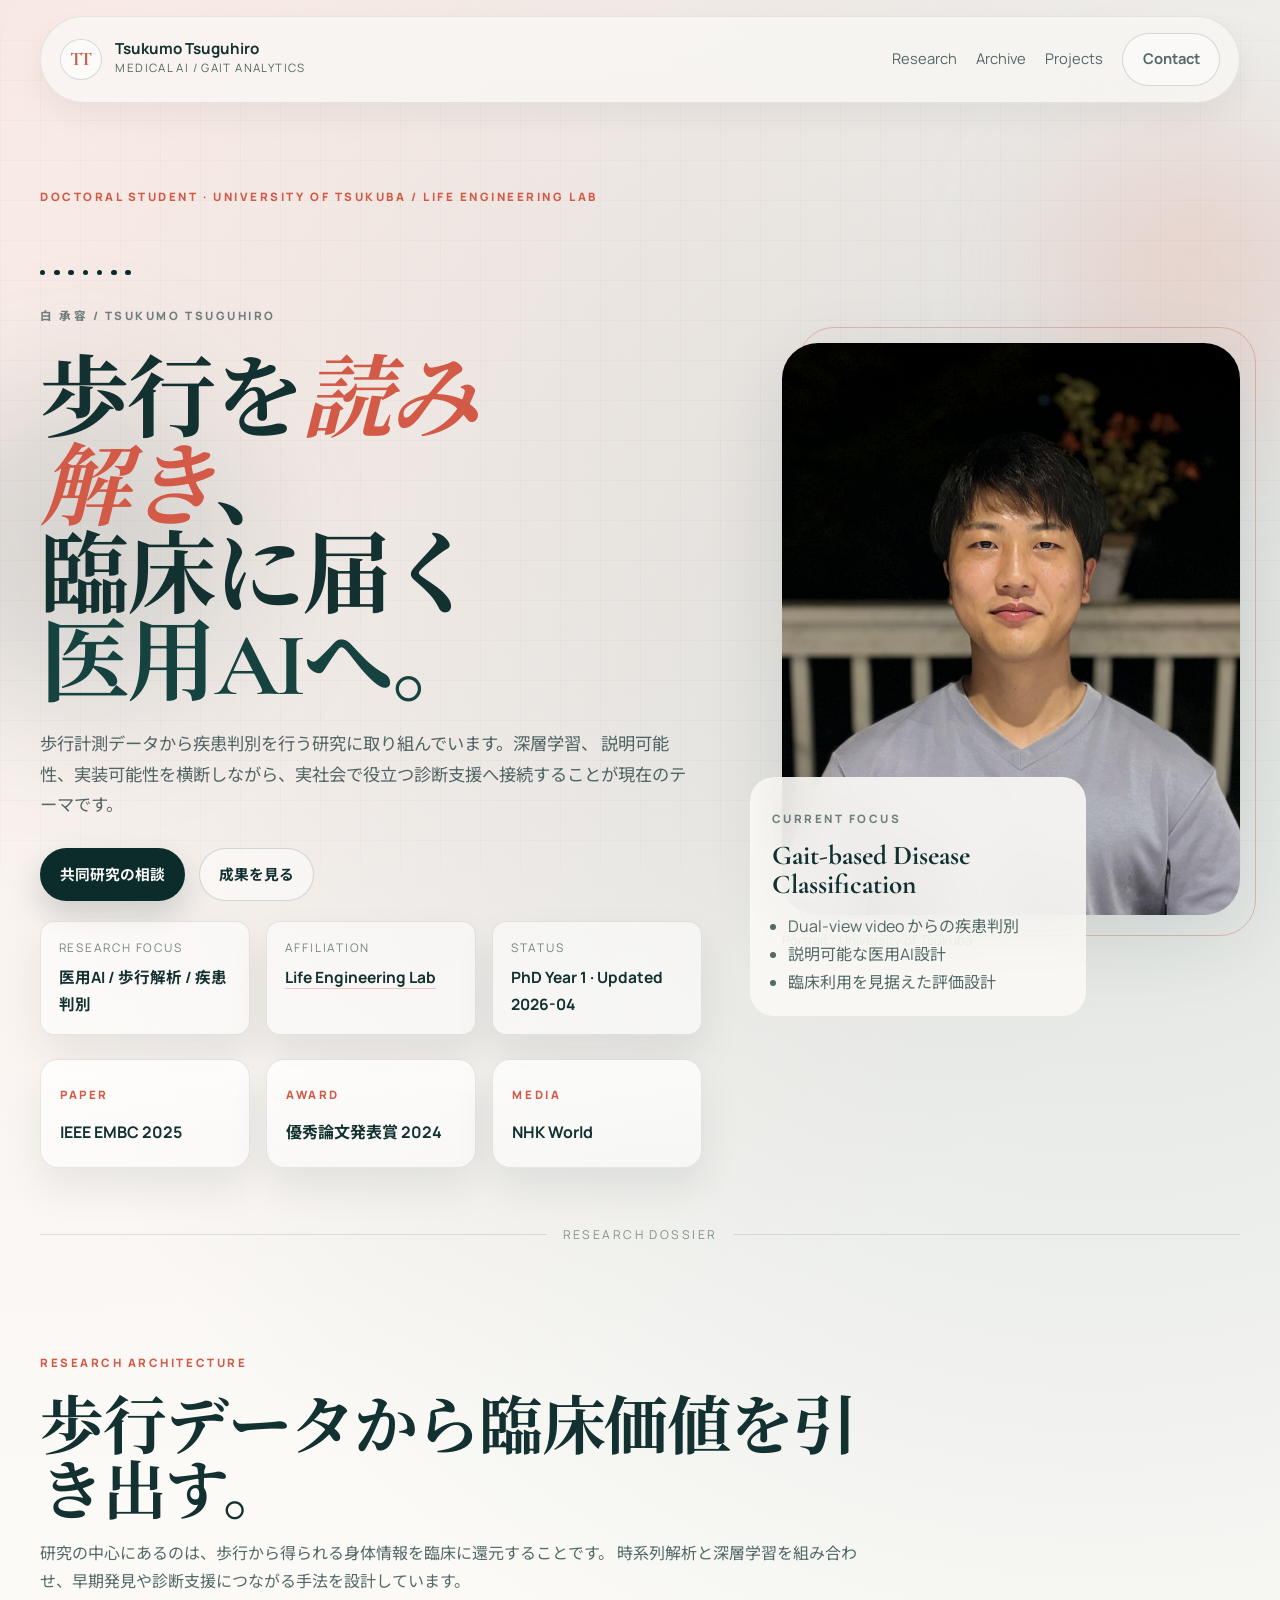
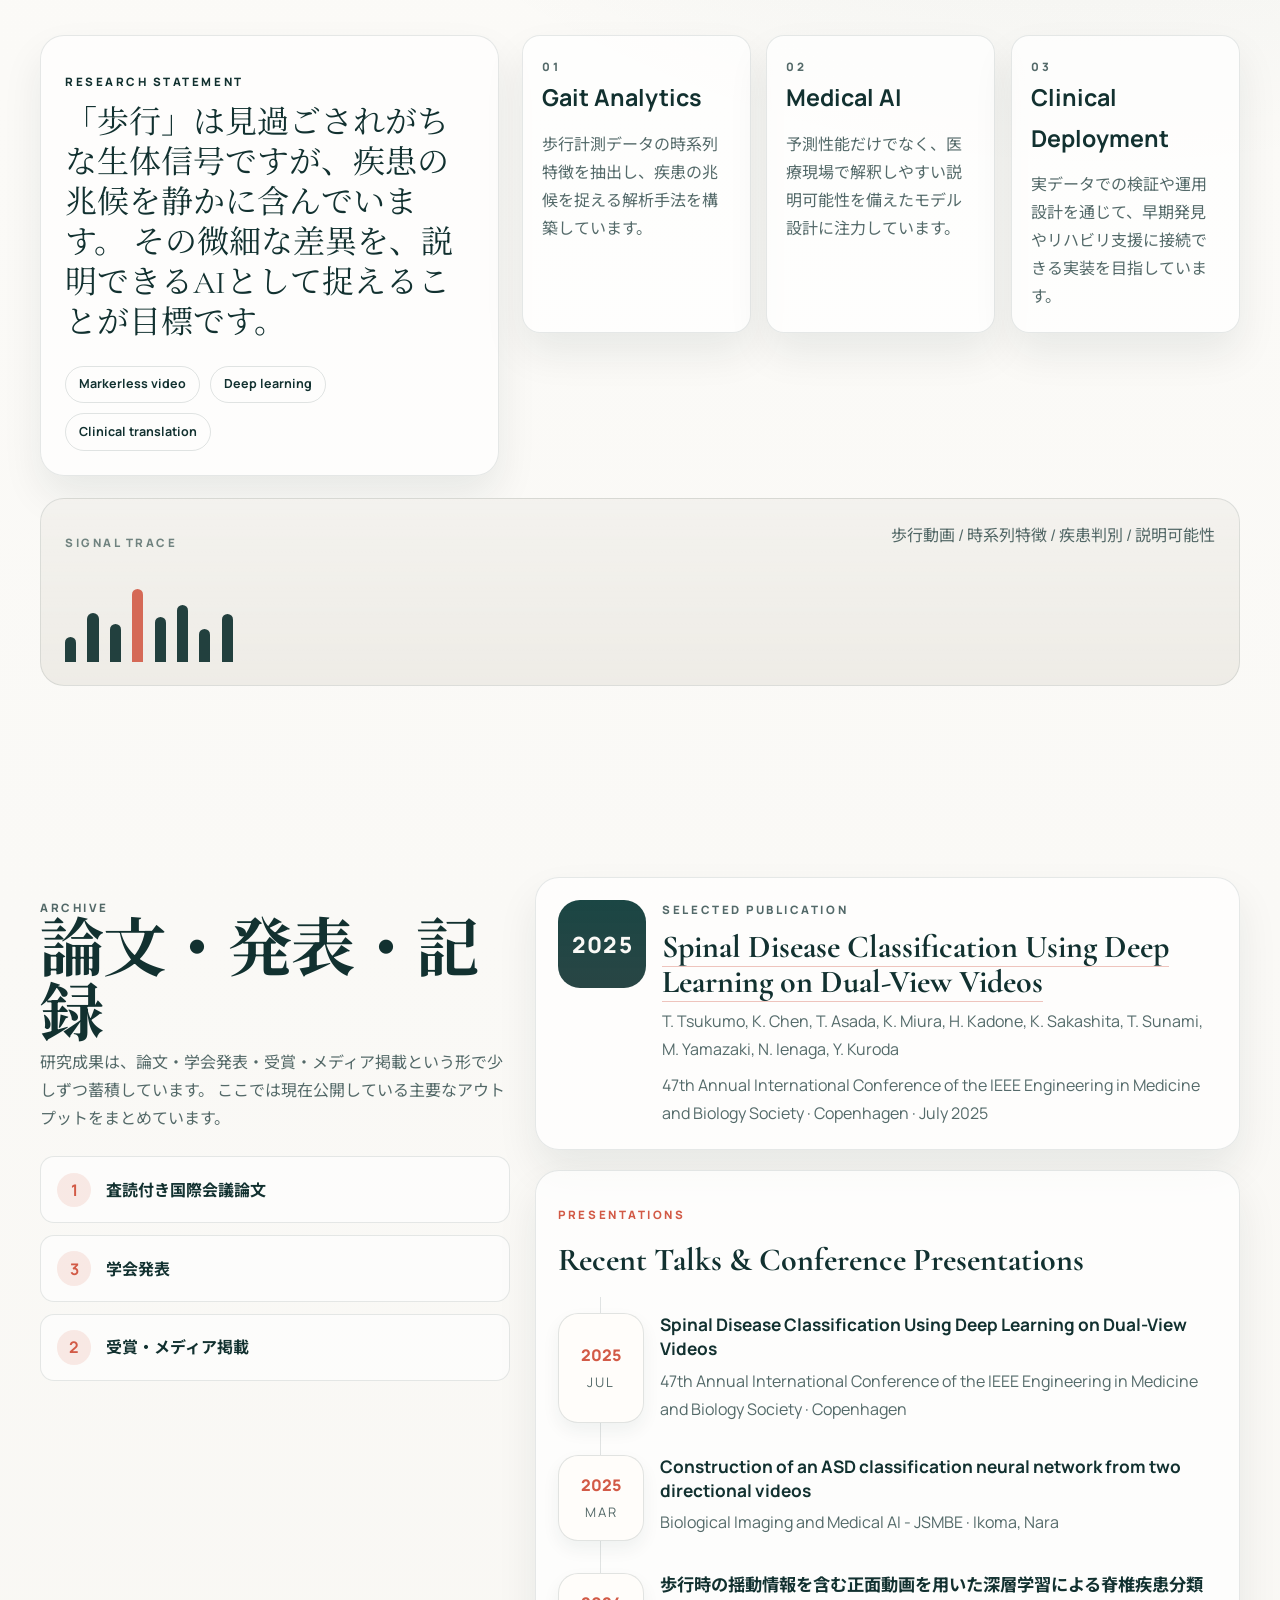
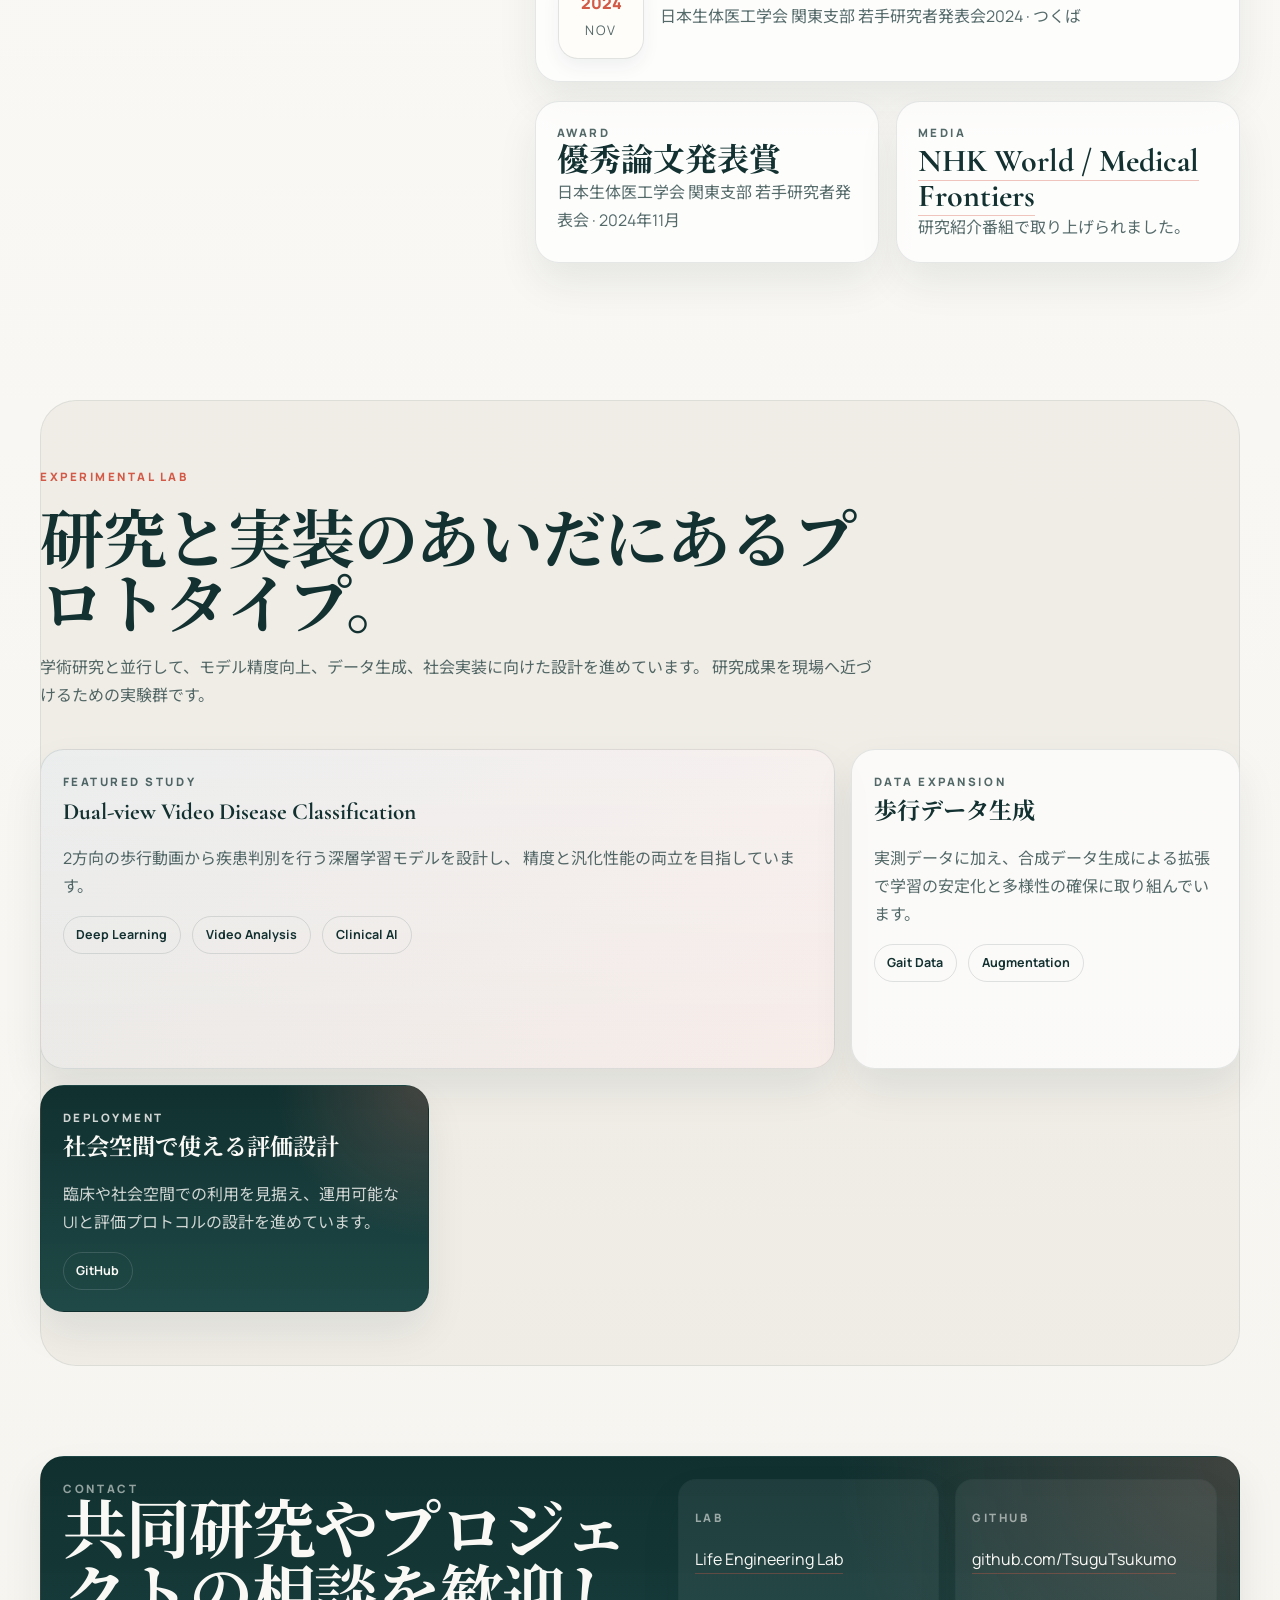
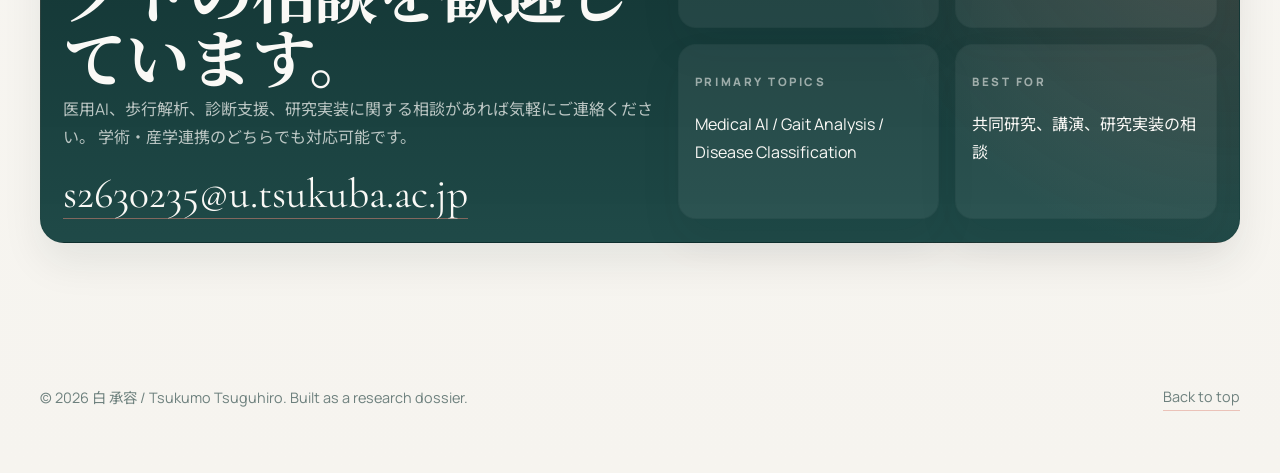
==== index.html @ 2a3fa779 "Revert "Refine portfolio navigation and mobile layout" This reverts commit 84656c43a8269ba6937ffa46a" ====
<!doctype html>
<html lang="ja">
  <head>
    <meta charset="utf-8" />
    <meta name="viewport" content="width=device-width, initial-scale=1" />
    <title>Tsukumo Tsuguhiro | Research Portfolio</title>
    <meta
      name="description"
      content="白 承容 / Tsukumo Tsuguhiro の研究ポートフォリオ。医用AI、歩行解析、疾患判別に関する研究・発表・プロジェクトをまとめた1ページサイト。"
    />
    <link rel="preconnect" href="https://fonts.googleapis.com" />
    <link rel="preconnect" href="https://fonts.gstatic.com" crossorigin />
    <link
      href="https://fonts.googleapis.com/css2?family=Cormorant+Garamond:wght@400;500;600;700&family=Manrope:wght@400;500;600;700;800&family=Noto+Sans+JP:wght@400;500;700&family=Noto+Serif+JP:wght@400;500;700&display=swap"
      rel="stylesheet"
    />
    <link rel="stylesheet" href="styles.css" />
  </head>
  <body>
    <div class="ambient-grid" aria-hidden="true"></div>
    <div class="page-orb orb-a" aria-hidden="true"></div>
    <div class="page-orb orb-b" aria-hidden="true"></div>

    <header class="site-header" id="top">
      <nav class="site-nav" aria-label="Main navigation">
        <a class="brand" href="#top">
          <span class="brand-mark">TT</span>
          <span>
            <strong>Tsukumo Tsuguhiro</strong>
            <small>Medical AI / Gait Analytics</small>
          </span>
        </a>

        <div class="nav-links">
          <a href="#research">Research</a>
          <a href="#publications">Archive</a>
          <a href="#projects">Projects</a>
          <a class="button button-nav" href="#contact">Contact</a>
        </div>
      </nav>

      <section class="hero">
        <div class="hero-copy" data-animate>
          <p class="eyebrow">Doctoral Student · University of Tsukuba / Life Engineering Lab</p>

          <div class="signal-row" aria-hidden="true">
            <span class="signal-dot"></span>
            <span class="signal-dot"></span>
            <span class="signal-dot"></span>
            <span class="signal-dot"></span>
            <span class="signal-dot"></span>
            <span class="signal-dot"></span>
            <span class="signal-dot"></span>
          </div>

          <p class="nameplate">白 承容 / Tsukumo Tsuguhiro</p>

          <h1 class="hero-title">
            歩行を<span class="accent">読み解き</span>、
            <br />
            臨床に届く
            <span class="serif-line">医用AIへ。</span>
          </h1>

          <p class="hero-lead">
            歩行計測データから疾患判別を行う研究に取り組んでいます。深層学習、
            説明可能性、実装可能性を横断しながら、実社会で役立つ診断支援へ接続することが現在のテーマです。
          </p>

          <div class="cta-row">
            <a class="button button-primary" href="#contact">共同研究の相談</a>
            <a class="button button-secondary" href="#publications">成果を見る</a>
          </div>

          <dl class="hero-facts">
            <div>
              <dt>Research Focus</dt>
              <dd>医用AI / 歩行解析 / 疾患判別</dd>
            </div>
            <div>
              <dt>Affiliation</dt>
              <dd>
                <a href="https://www.lelab.jp/" target="_blank" rel="noreferrer">Life Engineering Lab</a>
              </dd>
            </div>
            <div>
              <dt>Status</dt>
              <dd>PhD Year 1 · Updated 2026-04</dd>
            </div>
          </dl>

          <ul class="achievement-strip">
            <li>
              <span class="achievement-label">Paper</span>
              <strong>IEEE EMBC 2025</strong>
            </li>
            <li>
              <span class="achievement-label">Award</span>
              <strong>優秀論文発表賞 2024</strong>
            </li>
            <li>
              <span class="achievement-label">Media</span>
              <strong>NHK World</strong>
            </li>
          </ul>
        </div>

        <aside class="hero-visual" data-animate>
          <figure class="portrait-shell">
            <div class="portrait-frame">
              <img src="IMG_1524.jpeg" alt="白 承容 / Tsukumo Tsuguhiro" />
            </div>
            <figcaption class="portrait-caption">
              Portrait / University of Tsukuba
            </figcaption>
          </figure>

          <div class="focus-card">
            <p class="focus-label">Current Focus</p>
            <h2>Gait-based Disease Classification</h2>
            <ul>
              <li>Dual-view video からの疾患判別</li>
              <li>説明可能な医用AI設計</li>
              <li>臨床利用を見据えた評価設計</li>
            </ul>
          </div>
        </aside>
      </section>
    </header>

    <div class="section-divider" aria-hidden="true">
      <span>Research Dossier</span>
    </div>

    <main>
      <section class="section" id="research">
        <div class="section-heading" data-animate>
          <p class="eyebrow">Research Architecture</p>
          <h2>歩行データから臨床価値を引き出す。</h2>
          <p>
            研究の中心にあるのは、歩行から得られる身体情報を臨床に還元することです。
            時系列解析と深層学習を組み合わせ、早期発見や診断支援につながる手法を設計しています。
          </p>
        </div>

        <div class="research-grid">
          <article class="research-note" data-animate>
            <p class="note-label">Research Statement</p>
            <blockquote>
              「歩行」は見過ごされがちな生体信号ですが、疾患の兆候を静かに含んでいます。
              その微細な差異を、説明できるAIとして捉えることが目標です。
            </blockquote>
            <div class="note-meta">
              <span>Markerless video</span>
              <span>Deep learning</span>
              <span>Clinical translation</span>
            </div>
          </article>

          <div class="pillar-grid">
            <article class="pillar" data-animate>
              <p class="pillar-index">01</p>
              <h3>Gait Analytics</h3>
              <p>
                歩行計測データの時系列特徴を抽出し、疾患の兆候を捉える解析手法を構築しています。
              </p>
            </article>

            <article class="pillar" data-animate>
              <p class="pillar-index">02</p>
              <h3>Medical AI</h3>
              <p>
                予測性能だけでなく、医療現場で解釈しやすい説明可能性を備えたモデル設計に注力しています。
              </p>
            </article>

            <article class="pillar" data-animate>
              <p class="pillar-index">03</p>
              <h3>Clinical Deployment</h3>
              <p>
                実データでの検証や運用設計を通じて、早期発見やリハビリ支援に接続できる実装を目指しています。
              </p>
            </article>
          </div>
        </div>

        <div class="signal-band" data-animate>
          <div class="signal-band-head">
            <p class="signal-caption">Signal Trace</p>
            <p>歩行動画 / 時系列特徴 / 疾患判別 / 説明可能性</p>
          </div>
          <div class="signal-bars" aria-hidden="true">
            <span></span>
            <span></span>
            <span></span>
            <span></span>
            <span></span>
            <span></span>
            <span></span>
            <span></span>
          </div>
        </div>
      </section>

      <section class="section archive-section" id="publications">
        <div class="archive-layout">
          <aside class="archive-sidebar" data-animate>
            <p class="eyebrow">Archive</p>
            <h2>論文・発表・記録</h2>
            <p>
              研究成果は、論文・学会発表・受賞・メディア掲載という形で少しずつ蓄積しています。
              ここでは現在公開している主要なアウトプットをまとめています。
            </p>

            <ul class="archive-highlights">
              <li>
                <span>1</span>
                査読付き国際会議論文
              </li>
              <li>
                <span>3</span>
                学会発表
              </li>
              <li>
                <span>2</span>
                受賞・メディア掲載
              </li>
            </ul>
          </aside>

          <div class="archive-stream">
            <article class="publication-entry" data-animate>
              <div class="entry-year">2025</div>
              <div class="entry-body">
                <p class="entry-label">Selected Publication</p>
                <h3>
                  <a
                    href="https://ieeexplore.ieee.org/abstract/document/11254342"
                    target="_blank"
                    rel="noreferrer"
                  >
                    Spinal Disease Classification Using Deep Learning on Dual-View Videos
                  </a>
                </h3>
                <p>
                  T. Tsukumo, K. Chen, T. Asada, K. Miura, H. Kadone, K. Sakashita,
                  T. Sunami, M. Yamazaki, N. Ienaga, Y. Kuroda
                </p>
                <p>
                  47th Annual International Conference of the IEEE Engineering in Medicine and Biology Society ·
                  Copenhagen · July 2025
                </p>
              </div>
            </article>

            <section class="archive-cluster" data-animate>
              <div class="cluster-head">
                <p class="entry-label">Presentations</p>
                <h3>Recent Talks & Conference Presentations</h3>
              </div>

              <div class="timeline">
                <article class="timeline-item">
                  <div class="timeline-date">
                    <span class="year">2025</span>
                    <span class="month">Jul</span>
                  </div>
                  <div>
                    <h4>Spinal Disease Classification Using Deep Learning on Dual-View Videos</h4>
                    <p>
                      47th Annual International Conference of the IEEE Engineering in Medicine and Biology Society ·
                      Copenhagen
                    </p>
                  </div>
                </article>

                <article class="timeline-item">
                  <div class="timeline-date">
                    <span class="year">2025</span>
                    <span class="month">Mar</span>
                  </div>
                  <div>
                    <h4>Construction of an ASD classification neural network from two directional videos</h4>
                    <p>Biological Imaging and Medical AI - JSMBE · Ikoma, Nara</p>
                  </div>
                </article>

                <article class="timeline-item">
                  <div class="timeline-date">
                    <span class="year">2024</span>
                    <span class="month">Nov</span>
                  </div>
                  <div>
                    <h4>歩行時の揺動情報を含む正面動画を用いた深層学習による脊椎疾患分類</h4>
                    <p>日本生体医工学会 関東支部 若手研究者発表会2024 · つくば</p>
                  </div>
                </article>
              </div>
            </section>

            <div class="recognition-grid">
              <article class="recognition-card" data-animate>
                <p class="entry-label">Award</p>
                <h3>優秀論文発表賞</h3>
                <p>日本生体医工学会 関東支部 若手研究者発表会 · 2024年11月</p>
              </article>

              <article class="recognition-card" data-animate>
                <p class="entry-label">Media</p>
                <h3>
                  <a
                    href="https://www3.nhk.or.jp/nhkworld/en/shows/2050182/"
                    target="_blank"
                    rel="noreferrer"
                  >
                    NHK World / Medical Frontiers
                  </a>
                </h3>
                <p>研究紹介番組で取り上げられました。</p>
              </article>
            </div>
          </div>
        </div>
      </section>

      <section class="section section-alt" id="projects">
        <div class="section-heading" data-animate>
          <p class="eyebrow">Experimental Lab</p>
          <h2>研究と実装のあいだにあるプロトタイプ。</h2>
          <p>
            学術研究と並行して、モデル精度向上、データ生成、社会実装に向けた設計を進めています。
            研究成果を現場へ近づけるための実験群です。
          </p>
        </div>

        <div class="project-grid">
          <article class="project project-feature" data-animate>
            <p class="project-kicker">Featured Study</p>
            <h3>Dual-view Video Disease Classification</h3>
            <p>
              2方向の歩行動画から疾患判別を行う深層学習モデルを設計し、
              精度と汎化性能の両立を目指しています。
            </p>
            <div class="project-tags">
              <span>Deep Learning</span>
              <span>Video Analysis</span>
              <span>Clinical AI</span>
            </div>
          </article>

          <article class="project" data-animate>
            <p class="project-kicker">Data Expansion</p>
            <h3>歩行データ生成</h3>
            <p>
              実測データに加え、合成データ生成による拡張で学習の安定化と多様性の確保に取り組んでいます。
            </p>
            <div class="project-tags">
              <span>Gait Data</span>
              <span>Augmentation</span>
            </div>
          </article>

          <article class="project project-dark" data-animate>
            <p class="project-kicker">Deployment</p>
            <h3>社会空間で使える評価設計</h3>
            <p>
              臨床や社会空間での利用を見据え、運用可能なUIと評価プロトコルの設計を進めています。
            </p>
            <div class="project-links">
              <a href="https://github.com/TsuguTsukumo" target="_blank" rel="noreferrer">GitHub</a>
            </div>
          </article>
        </div>
      </section>

      <section class="section contact-section" id="contact">
        <div class="contact-panel" data-animate>
          <div class="contact-copy">
            <p class="eyebrow">Contact</p>
            <h2>共同研究やプロジェクトの相談を歓迎しています。</h2>
            <p>
              医用AI、歩行解析、診断支援、研究実装に関する相談があれば気軽にご連絡ください。
              学術・産学連携のどちらでも対応可能です。
            </p>
            <a class="contact-mail" href="mailto:s2630235@u.tsukuba.ac.jp">s2630235@u.tsukuba.ac.jp</a>
          </div>

          <div class="contact-details">
            <article>
              <p class="detail-label">Lab</p>
              <a href="https://www.lelab.jp/" target="_blank" rel="noreferrer">Life Engineering Lab</a>
            </article>
            <article>
              <p class="detail-label">GitHub</p>
              <a href="https://github.com/TsuguTsukumo" target="_blank" rel="noreferrer">github.com/TsuguTsukumo</a>
            </article>
            <article>
              <p class="detail-label">Primary Topics</p>
              <span>Medical AI / Gait Analysis / Disease Classification</span>
            </article>
            <article>
              <p class="detail-label">Best For</p>
              <span>共同研究、講演、研究実装の相談</span>
            </article>
          </div>
        </div>
      </section>
    </main>

    <footer class="site-footer">
      <p>© 2026 白 承容 / Tsukumo Tsuguhiro. Built as a research dossier.</p>
      <a href="#top">Back to top</a>
    </footer>

    <script src="script.js"></script>
  </body>
</html>
---- styles.css ----
:root {
  color-scheme: light;
  --offwhite: #faf9f6;
  --teal-900: #0b2c2b;
  --teal-800: #164240;
  --teal-700: #2c5b59;
  --terracotta: #d25a46;
  --terracotta-soft: #e68677;
  --sand: #e8e5dd;
  --card: rgba(255, 255, 255, 0.76);
  --card-solid: #fffdfa;
  --line: rgba(11, 44, 43, 0.12);
  --line-strong: rgba(11, 44, 43, 0.22);
  --text: #123130;
  --muted: rgba(18, 49, 48, 0.72);
  --shadow-soft: 0 24px 80px rgba(11, 44, 43, 0.1);
  --shadow-card: 0 20px 40px rgba(11, 44, 43, 0.08);
  --radius-xl: 36px;
  --radius-lg: 24px;
  --radius-md: 18px;
  --radius-sm: 14px;
  --container: min(1200px, calc(100vw - 48px));
  --font-display: "Cormorant Garamond", "Noto Serif JP", serif;
  --font-body: "Manrope", "Noto Sans JP", sans-serif;
}

* {
  box-sizing: border-box;
}

html {
  scroll-behavior: smooth;
}

body {
  margin: 0;
  min-height: 100vh;
  font-family: var(--font-body);
  color: var(--text);
  line-height: 1.75;
  background:
    radial-gradient(circle at top left, rgba(210, 90, 70, 0.12), transparent 28%),
    radial-gradient(circle at 86% 12%, rgba(22, 66, 64, 0.14), transparent 24%),
    linear-gradient(180deg, #fdfcf9 0%, var(--offwhite) 48%, #f6f4ef 100%);
  overflow-x: hidden;
}

a {
  color: inherit;
  text-decoration: none;
}

img {
  display: block;
  max-width: 100%;
}

::selection {
  background: var(--terracotta);
  color: #fff;
}

.ambient-grid {
  position: fixed;
  inset: 0;
  pointer-events: none;
  background-image:
    linear-gradient(rgba(11, 44, 43, 0.05) 1px, transparent 1px),
    linear-gradient(90deg, rgba(11, 44, 43, 0.05) 1px, transparent 1px);
  background-size: 40px 40px;
  mask-image: linear-gradient(to bottom, transparent, black 8%, black 92%, transparent);
  opacity: 0.45;
  z-index: -3;
}

.page-orb {
  position: fixed;
  border-radius: 999px;
  filter: blur(70px);
  pointer-events: none;
  z-index: -2;
}

.orb-a {
  top: 8rem;
  right: -4rem;
  width: 18rem;
  height: 18rem;
  background: rgba(230, 134, 119, 0.2);
}

.orb-b {
  left: -5rem;
  bottom: 12rem;
  width: 20rem;
  height: 20rem;
  background: rgba(22, 66, 64, 0.14);
}

.site-header,
main,
.site-footer {
  width: var(--container);
  margin: 0 auto;
}

.site-nav {
  position: sticky;
  top: 1rem;
  z-index: 20;
  display: flex;
  align-items: center;
  justify-content: space-between;
  gap: 1.5rem;
  margin-top: 1rem;
  padding: 1rem 1.2rem;
  background: rgba(250, 249, 246, 0.72);
  border: 1px solid rgba(11, 44, 43, 0.08);
  border-radius: 999px;
  backdrop-filter: blur(18px);
  box-shadow: 0 14px 30px rgba(11, 44, 43, 0.05);
}

.brand {
  display: inline-flex;
  align-items: center;
  gap: 0.85rem;
  min-width: 0;
}

.brand-mark {
  display: inline-grid;
  place-items: center;
  width: 2.6rem;
  height: 2.6rem;
  border-radius: 999px;
  border: 1px solid rgba(11, 44, 43, 0.16);
  background: rgba(255, 255, 255, 0.6);
  color: var(--terracotta);
  font-family: var(--font-display);
  font-size: 1.2rem;
  font-weight: 700;
}

.brand strong,
.brand small {
  display: block;
}

.brand strong {
  font-size: 0.95rem;
  line-height: 1.2;
}

.brand small {
  font-size: 0.72rem;
  letter-spacing: 0.12em;
  text-transform: uppercase;
  color: var(--muted);
}

.nav-links {
  display: flex;
  align-items: center;
  gap: 1.2rem;
  flex-wrap: wrap;
  justify-content: flex-end;
}

.nav-links a {
  color: var(--muted);
  font-size: 0.92rem;
  transition: color 180ms ease;
}

.nav-links a:hover,
.nav-links a:focus-visible {
  color: var(--terracotta);
}

.button {
  display: inline-flex;
  align-items: center;
  justify-content: center;
  gap: 0.5rem;
  min-height: 3rem;
  padding: 0.78rem 1.2rem;
  border-radius: 999px;
  border: 1px solid transparent;
  font-size: 0.92rem;
  font-weight: 700;
  transition:
    transform 180ms ease,
    background-color 180ms ease,
    border-color 180ms ease,
    color 180ms ease,
    box-shadow 180ms ease;
}

.button:hover,
.button:focus-visible {
  transform: translateY(-1px);
}

.button-primary {
  color: var(--offwhite);
  background: var(--teal-900);
  box-shadow: 0 14px 32px rgba(11, 44, 43, 0.18);
}

.button-primary:hover,
.button-primary:focus-visible {
  background: var(--terracotta);
}

.button-secondary,
.button-nav {
  border-color: rgba(11, 44, 43, 0.16);
  background: rgba(255, 255, 255, 0.5);
}

.button-secondary:hover,
.button-nav:hover,
.button-secondary:focus-visible,
.button-nav:focus-visible {
  border-color: rgba(210, 90, 70, 0.3);
  color: var(--terracotta);
}

.hero {
  display: grid;
  grid-template-columns: minmax(0, 1.15fr) minmax(320px, 0.85fr);
  gap: 3rem;
  align-items: center;
  min-height: calc(100vh - 6rem);
  padding: 4.5rem 0 3.5rem;
}

.hero-copy {
  display: grid;
  gap: 1.25rem;
}

.eyebrow,
.nameplate,
.achievement-label,
.focus-label,
.note-label,
.pillar-index,
.entry-label,
.project-kicker,
.detail-label,
.signal-caption {
  font-size: 0.72rem;
  letter-spacing: 0.22em;
  text-transform: uppercase;
  font-weight: 800;
}

.eyebrow,
.achievement-label,
.entry-label,
.project-kicker {
  color: var(--terracotta);
}

.nameplate,
.signal-caption,
.focus-label,
.detail-label {
  color: rgba(11, 44, 43, 0.56);
}

.signal-row {
  display: flex;
  align-items: flex-end;
  gap: 0.55rem;
  height: 2rem;
  margin-top: 0.3rem;
}

.signal-dot {
  width: 0.34rem;
  height: 0.34rem;
  border-radius: 999px;
  background: var(--teal-900);
  transform-origin: bottom;
  animation: wave 2s infinite ease-in-out;
}

.signal-dot:nth-child(2) {
  animation-delay: 0.18s;
}

.signal-dot:nth-child(3) {
  animation-delay: 0.36s;
}

.signal-dot:nth-child(4) {
  animation-delay: 0.54s;
}

.signal-dot:nth-child(5) {
  animation-delay: 0.72s;
}

.signal-dot:nth-child(6) {
  animation-delay: 0.9s;
}

.signal-dot:nth-child(7) {
  animation-delay: 1.08s;
}

.hero-title,
.section-heading h2,
.archive-sidebar h2,
.cluster-head h3,
.contact-copy h2,
.publication-entry h3,
.recognition-card h3,
.project h3,
.focus-card h2 {
  font-family: var(--font-display);
}

.hero-title {
  margin: 0;
  max-width: 11ch;
  font-size: clamp(3.4rem, 7vw, 6.8rem);
  line-height: 0.98;
  letter-spacing: -0.03em;
}

.hero-title .accent {
  color: var(--terracotta);
  font-style: italic;
}

.hero-title .serif-line {
  display: inline-block;
  color: var(--teal-800);
}

.hero-lead {
  margin: 0;
  max-width: 44rem;
  font-size: 1.08rem;
  color: var(--muted);
}

.cta-row {
  display: flex;
  gap: 0.85rem;
  flex-wrap: wrap;
  margin-top: 0.5rem;
}

.hero-facts {
  display: grid;
  grid-template-columns: repeat(3, minmax(0, 1fr));
  gap: 1rem;
  margin: 0;
}

.hero-facts div,
.achievement-strip li,
.research-note,
.pillar,
.publication-entry,
.archive-cluster,
.recognition-card,
.project,
.contact-panel,
.contact-details article {
  border: 1px solid rgba(11, 44, 43, 0.1);
  box-shadow: var(--shadow-card);
}

.hero-facts div {
  padding: 1rem 1.1rem;
  border-radius: var(--radius-sm);
  background: rgba(255, 255, 255, 0.55);
}

.hero-facts dt {
  margin-bottom: 0.35rem;
  font-size: 0.74rem;
  letter-spacing: 0.15em;
  text-transform: uppercase;
  color: rgba(11, 44, 43, 0.56);
}

.hero-facts dd {
  margin: 0;
  font-weight: 700;
  font-size: 0.97rem;
}

.hero-facts a {
  border-bottom: 1px solid rgba(210, 90, 70, 0.32);
}

.achievement-strip {
  display: grid;
  grid-template-columns: repeat(3, minmax(0, 1fr));
  gap: 1rem;
  padding: 0;
  margin: 0.25rem 0 0;
  list-style: none;
}

.achievement-strip li {
  min-height: 6.8rem;
  padding: 1.15rem 1.2rem;
  border-radius: var(--radius-md);
  background: linear-gradient(180deg, rgba(255, 255, 255, 0.78), rgba(255, 255, 255, 0.52));
}

.achievement-strip strong {
  display: block;
  margin-top: 0.7rem;
  font-size: 1rem;
}

.hero-visual {
  position: relative;
  padding: 1rem 0 4rem 2rem;
}

.portrait-shell {
  position: relative;
  margin: 0;
}

.portrait-shell::before {
  content: "";
  position: absolute;
  inset: -1rem -1rem 1rem 1rem;
  border: 1px solid rgba(210, 90, 70, 0.35);
  border-radius: var(--radius-xl);
}

.portrait-frame {
  position: relative;
  overflow: hidden;
  aspect-ratio: 4 / 5;
  border-radius: var(--radius-xl);
  background:
    linear-gradient(180deg, rgba(255, 255, 255, 0.18), transparent),
    linear-gradient(160deg, rgba(210, 90, 70, 0.12), rgba(22, 66, 64, 0.12));
  box-shadow: var(--shadow-soft);
}

.portrait-frame::after {
  content: "";
  position: absolute;
  inset: 0;
  background: linear-gradient(180deg, rgba(11, 44, 43, 0), rgba(11, 44, 43, 0.12));
  pointer-events: none;
}

.portrait-frame img {
  width: 100%;
  height: 100%;
  object-fit: cover;
  object-position: center top;
  filter: grayscale(10%) contrast(1.04) saturate(0.95);
  transform: scale(1.02);
}

.portrait-caption {
  margin-top: 0.9rem;
  color: rgba(11, 44, 43, 0.56);
  font-size: 0.82rem;
}

.focus-card {
  position: absolute;
  left: 0;
  bottom: 0;
  width: min(21rem, 90%);
  padding: 1.3rem 1.35rem;
  border-radius: var(--radius-lg);
  background: rgba(250, 249, 246, 0.9);
  backdrop-filter: blur(18px);
}

.focus-card h2 {
  margin: 0.2rem 0 0.75rem;
  font-size: 1.7rem;
  line-height: 1.08;
}

.focus-card ul {
  padding-left: 1rem;
  margin: 0;
  color: var(--muted);
}

.section-divider {
  display: flex;
  align-items: center;
  gap: 1rem;
  width: var(--container);
  margin: 0 auto;
  color: rgba(11, 44, 43, 0.48);
  font-size: 0.76rem;
  letter-spacing: 0.2em;
  text-transform: uppercase;
}

.section-divider::before,
.section-divider::after {
  content: "";
  flex: 1;
  height: 1px;
  background: rgba(11, 44, 43, 0.12);
}

.section {
  padding: 6rem 0;
}

.section-alt {
  position: relative;
}

.section-alt::before {
  content: "";
  position: absolute;
  inset: 2.6rem 0;
  border-radius: var(--radius-xl);
  background: rgba(232, 229, 221, 0.52);
  border: 1px solid rgba(11, 44, 43, 0.08);
  z-index: -1;
}

.section-heading {
  max-width: 52rem;
  display: grid;
  gap: 0.75rem;
  margin-bottom: 2.5rem;
}

.section-heading h2,
.archive-sidebar h2,
.contact-copy h2 {
  margin: 0;
  font-size: clamp(2.3rem, 5vw, 4rem);
  line-height: 1.02;
  letter-spacing: -0.02em;
}

.section-heading p:last-child,
.archive-sidebar p,
.contact-copy p {
  margin: 0;
  color: var(--muted);
}

.research-grid {
  display: grid;
  grid-template-columns: minmax(280px, 0.78fr) minmax(0, 1.22fr);
  gap: 1.4rem;
  align-items: start;
}

.research-note {
  padding: 1.5rem;
  border-radius: var(--radius-lg);
  background: rgba(255, 255, 255, 0.62);
}

.research-note blockquote {
  margin: 0;
  font-family: var(--font-display);
  font-size: 2rem;
  line-height: 1.25;
}

.note-meta {
  display: flex;
  flex-wrap: wrap;
  gap: 0.65rem;
  margin-top: 1.4rem;
}

.note-meta span,
.project-tags span,
.project-links a {
  display: inline-flex;
  align-items: center;
  min-height: 2.2rem;
  padding: 0.42rem 0.8rem;
  border-radius: 999px;
  border: 1px solid rgba(11, 44, 43, 0.12);
  font-size: 0.78rem;
  font-weight: 700;
}

.pillar-grid {
  display: grid;
  grid-template-columns: repeat(3, minmax(0, 1fr));
  gap: 1rem;
}

.pillar {
  height: 100%;
  padding: 1.3rem 1.2rem 1.35rem;
  border-radius: var(--radius-md);
  background: rgba(255, 255, 255, 0.68);
}

.pillar-index {
  margin: 0 0 0.65rem;
}

.pillar h3,
.project h3 {
  margin: 0 0 0.75rem;
  font-size: 1.45rem;
}

.pillar p,
.project p,
.recognition-card p,
.publication-entry p,
.timeline-item p {
  margin: 0;
  color: var(--muted);
}

.signal-band {
  display: grid;
  gap: 1.1rem;
  margin-top: 1.4rem;
  padding: 1.4rem 1.5rem;
  border: 1px solid rgba(11, 44, 43, 0.1);
  border-radius: var(--radius-lg);
  background:
    linear-gradient(180deg, rgba(255, 255, 255, 0.5), rgba(255, 255, 255, 0.28)),
    var(--sand);
}

.signal-band-head {
  display: flex;
  flex-wrap: wrap;
  justify-content: space-between;
  gap: 0.75rem;
}

.signal-band-head p:last-child {
  margin: 0;
  color: var(--muted);
}

.signal-bars {
  display: flex;
  align-items: flex-end;
  gap: 0.7rem;
  height: 5rem;
}

.signal-bars span {
  width: 0.7rem;
  border-radius: 999px 999px 0 0;
  background: var(--teal-900);
  opacity: 0.9;
  animation: rise 2.6s infinite ease-in-out;
}

.signal-bars span:nth-child(1) {
  height: 32%;
}

.signal-bars span:nth-child(2) {
  height: 62%;
  animation-delay: 0.15s;
}

.signal-bars span:nth-child(3) {
  height: 48%;
  animation-delay: 0.3s;
}

.signal-bars span:nth-child(4) {
  height: 92%;
  background: var(--terracotta);
  animation-delay: 0.45s;
}

.signal-bars span:nth-child(5) {
  height: 56%;
  animation-delay: 0.6s;
}

.signal-bars span:nth-child(6) {
  height: 72%;
  animation-delay: 0.75s;
}

.signal-bars span:nth-child(7) {
  height: 42%;
  animation-delay: 0.9s;
}

.signal-bars span:nth-child(8) {
  height: 60%;
  animation-delay: 1.05s;
}

.archive-layout {
  display: grid;
  grid-template-columns: minmax(280px, 0.8fr) minmax(0, 1.2fr);
  gap: 1.6rem;
  align-items: start;
}

.archive-sidebar {
  position: sticky;
  top: 6.8rem;
  padding: 1.3rem 0;
}

.archive-highlights {
  display: grid;
  gap: 0.75rem;
  list-style: none;
  padding: 0;
  margin: 1.5rem 0 0;
}

.archive-highlights li {
  display: flex;
  align-items: center;
  gap: 0.9rem;
  padding: 0.95rem 1rem;
  border-radius: var(--radius-sm);
  border: 1px solid rgba(11, 44, 43, 0.1);
  background: rgba(255, 255, 255, 0.56);
  font-weight: 700;
}

.archive-highlights span {
  display: inline-grid;
  place-items: center;
  width: 2.15rem;
  height: 2.15rem;
  border-radius: 999px;
  background: rgba(210, 90, 70, 0.12);
  color: var(--terracotta);
}

.archive-stream {
  display: grid;
  gap: 1.2rem;
}

.publication-entry,
.archive-cluster,
.recognition-card,
.project,
.contact-panel {
  background: rgba(255, 255, 255, 0.7);
  border-radius: var(--radius-lg);
}

.publication-entry {
  display: grid;
  grid-template-columns: 88px 1fr;
  gap: 1rem;
  padding: 1.4rem;
}

.entry-year {
  display: inline-grid;
  place-items: center;
  align-self: start;
  width: 88px;
  min-height: 88px;
  border-radius: 22px;
  background: linear-gradient(180deg, rgba(22, 66, 64, 0.98), rgba(11, 44, 43, 0.88));
  color: var(--offwhite);
  font-size: 1.4rem;
  font-weight: 800;
  letter-spacing: 0.06em;
}

.entry-body {
  display: grid;
  gap: 0.5rem;
}

.publication-entry h3,
.recognition-card h3,
.cluster-head h3 {
  margin: 0;
  font-size: clamp(1.55rem, 3vw, 2rem);
  line-height: 1.1;
}

.publication-entry a,
.recognition-card a,
.contact-details a {
  text-decoration: none;
  border-bottom: 1px solid rgba(210, 90, 70, 0.35);
}

.archive-cluster {
  padding: 1.4rem;
}

.cluster-head {
  display: grid;
  gap: 0.35rem;
  margin-bottom: 1.2rem;
}

.timeline {
  display: grid;
  gap: 1rem;
}

.timeline-item {
  position: relative;
  display: grid;
  grid-template-columns: 86px 1fr;
  gap: 1rem;
  padding: 1rem 0 0 0;
}

.timeline-item::before {
  content: "";
  position: absolute;
  left: 42px;
  top: 0;
  bottom: -1rem;
  width: 1px;
  background: rgba(11, 44, 43, 0.12);
}

.timeline-item:last-child::before {
  bottom: 2rem;
}

.timeline-date {
  position: relative;
  z-index: 1;
  display: grid;
  place-items: center;
  align-content: center;
  gap: 0.1rem;
  width: 86px;
  min-height: 86px;
  border-radius: 20px;
  background: var(--card-solid);
  border: 1px solid rgba(11, 44, 43, 0.12);
  box-shadow: 0 8px 18px rgba(11, 44, 43, 0.06);
}

.timeline-date .year {
  color: var(--terracotta);
  font-size: 1rem;
  font-weight: 800;
}

.timeline-date .month {
  color: var(--muted);
  font-size: 0.82rem;
  letter-spacing: 0.16em;
  text-transform: uppercase;
}

.timeline-item h4 {
  margin: 0 0 0.35rem;
  font-size: 1.08rem;
  line-height: 1.4;
}

.recognition-grid {
  display: grid;
  grid-template-columns: repeat(2, minmax(0, 1fr));
  gap: 1rem;
}

.recognition-card {
  padding: 1.3rem;
}

.project-grid {
  display: grid;
  grid-template-columns: repeat(3, minmax(0, 1fr));
  gap: 1rem;
}

.project {
  padding: 1.35rem;
}

.project-feature {
  grid-column: span 2;
  min-height: 20rem;
  background:
    linear-gradient(135deg, rgba(11, 44, 43, 0.08), rgba(210, 90, 70, 0.08)),
    linear-gradient(180deg, rgba(255, 255, 255, 0.94), rgba(255, 255, 255, 0.66));
}

.project-dark {
  background:
    radial-gradient(circle at top right, rgba(230, 134, 119, 0.24), transparent 34%),
    linear-gradient(180deg, rgba(11, 44, 43, 0.98), rgba(22, 66, 64, 0.96));
  color: var(--offwhite);
}

.project-dark p,
.project-dark .project-kicker {
  color: rgba(250, 249, 246, 0.82);
}

.project-dark .project-links a {
  color: var(--offwhite);
  border-color: rgba(250, 249, 246, 0.14);
}

.project-tags,
.project-links {
  display: flex;
  flex-wrap: wrap;
  gap: 0.7rem;
  margin-top: 1rem;
}

.contact-section {
  padding-top: 3rem;
}

.contact-panel {
  display: grid;
  grid-template-columns: minmax(0, 1.05fr) minmax(280px, 0.95fr);
  gap: 1.2rem;
  padding: 1.4rem;
  background:
    radial-gradient(circle at top right, rgba(230, 134, 119, 0.22), transparent 32%),
    linear-gradient(180deg, rgba(11, 44, 43, 0.98), rgba(22, 66, 64, 0.96));
  color: var(--offwhite);
}

.contact-panel .eyebrow,
.contact-panel .detail-label {
  color: rgba(250, 249, 246, 0.56);
}

.contact-copy p {
  color: rgba(250, 249, 246, 0.72);
}

.contact-mail {
  display: inline-block;
  margin-top: 1.2rem;
  font-family: var(--font-display);
  font-size: clamp(1.8rem, 4vw, 2.6rem);
  line-height: 1.15;
  border-bottom: 1px solid rgba(230, 134, 119, 0.5);
}

.contact-details {
  display: grid;
  grid-template-columns: repeat(2, minmax(0, 1fr));
  gap: 1rem;
}

.contact-details article {
  padding: 1rem 1rem 1.1rem;
  border-radius: var(--radius-md);
  background: rgba(255, 255, 255, 0.06);
}

.contact-details a,
.contact-details span {
  display: inline-block;
  margin-top: 0.35rem;
  color: var(--offwhite);
}

.site-footer {
  display: flex;
  align-items: center;
  justify-content: space-between;
  gap: 1rem;
  padding: 2rem 0 3rem;
  color: rgba(11, 44, 43, 0.58);
  font-size: 0.9rem;
}

.site-footer a {
  border-bottom: 1px solid rgba(210, 90, 70, 0.32);
}

[data-animate] {
  opacity: 0;
  transform: translateY(30px);
  transition:
    opacity 700ms ease,
    transform 700ms cubic-bezier(0.2, 1, 0.22, 1);
  will-change: opacity, transform;
}

[data-animate].visible {
  opacity: 1;
  transform: translateY(0);
}

@keyframes wave {
  0%,
  100% {
    height: 0.34rem;
    background: var(--teal-900);
    opacity: 0.3;
  }

  50% {
    height: 1.7rem;
    background: var(--terracotta);
    opacity: 1;
  }
}

@keyframes rise {
  0%,
  100% {
    transform: scaleY(0.85);
  }

  50% {
    transform: scaleY(1.08);
  }
}

@media (max-width: 1100px) {
  .hero,
  .research-grid,
  .archive-layout,
  .contact-panel {
    grid-template-columns: 1fr;
  }

  .hero {
    min-height: auto;
    padding-top: 3rem;
  }

  .hero-visual {
    padding: 0 0 4rem;
  }

  .archive-sidebar {
    position: static;
    padding-top: 0;
  }

  .project-grid {
    grid-template-columns: 1fr 1fr;
  }

  .project-feature {
    grid-column: span 2;
  }
}

@media (max-width: 820px) {
  .site-nav {
    padding: 1rem;
    border-radius: 28px;
  }

  .nav-links {
    justify-content: flex-start;
  }

  .hero-facts,
  .achievement-strip,
  .pillar-grid,
  .recognition-grid,
  .contact-details {
    grid-template-columns: 1fr;
  }

  .publication-entry,
  .timeline-item,
  .project-grid {
    grid-template-columns: 1fr;
  }

  .entry-year,
  .timeline-date {
    width: 100%;
    min-height: auto;
    padding: 0.9rem 1rem;
    justify-items: start;
  }

  .timeline-item::before {
    display: none;
  }

  .project-feature {
    grid-column: span 1;
    min-height: auto;
  }
}

@media (max-width: 640px) {
  :root {
    --container: min(100vw - 28px, 1000px);
  }

  .site-nav {
    position: static;
    margin-top: 0.8rem;
  }

  .brand {
    width: 100%;
  }

  .site-nav,
  .nav-links,
  .cta-row,
  .site-footer {
    flex-direction: column;
    align-items: flex-start;
  }

  .hero {
    padding-top: 2rem;
    gap: 2rem;
  }

  .hero-title {
    font-size: clamp(2.8rem, 14vw, 4rem);
  }

  .section {
    padding: 4.5rem 0;
  }

  .focus-card {
    position: relative;
    width: 100%;
    margin-top: -1rem;
  }

  .section-divider {
    margin-top: 1rem;
  }

  .contact-mail {
    font-size: 1.55rem;
  }
}

@media (prefers-reduced-motion: reduce) {
  html {
    scroll-behavior: auto;
  }

  *,
  *::before,
  *::after {
    animation: none !important;
    transition: none !important;
  }

  [data-animate] {
    opacity: 1;
    transform: none;
  }
}
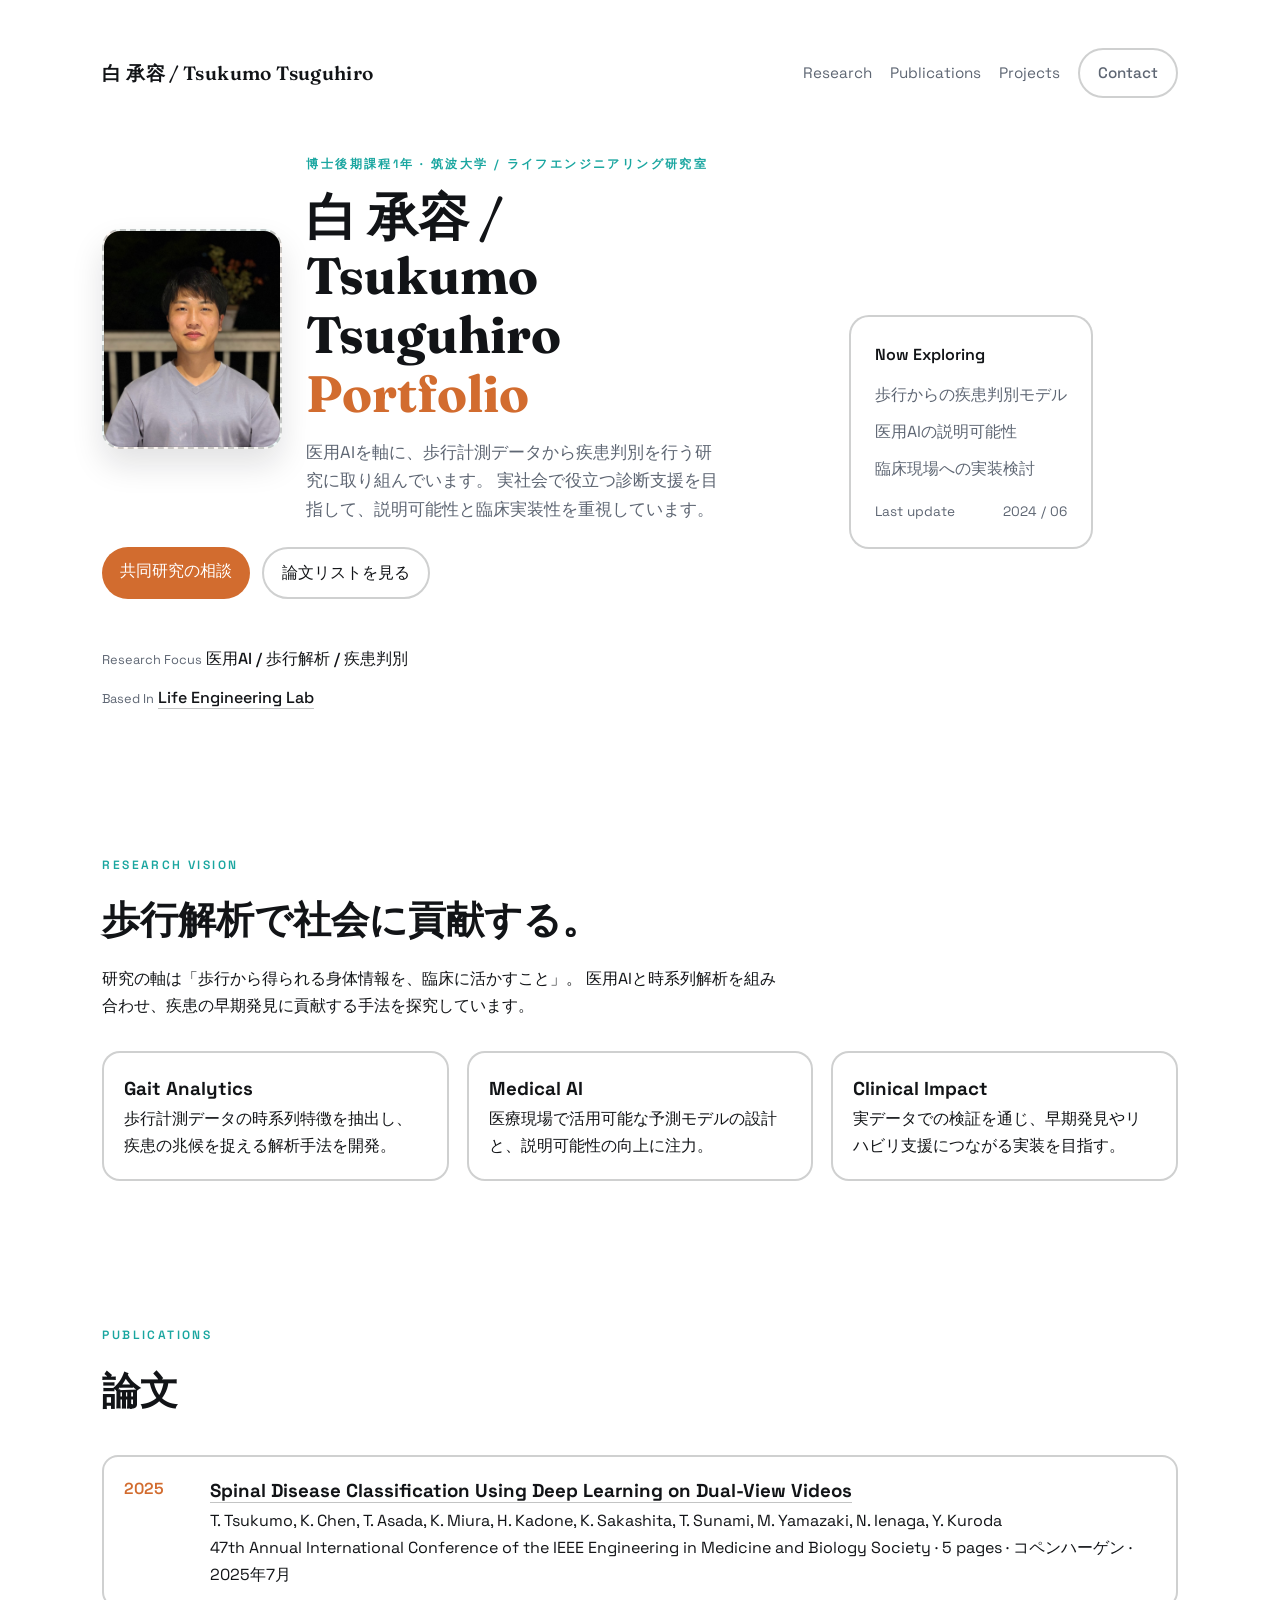
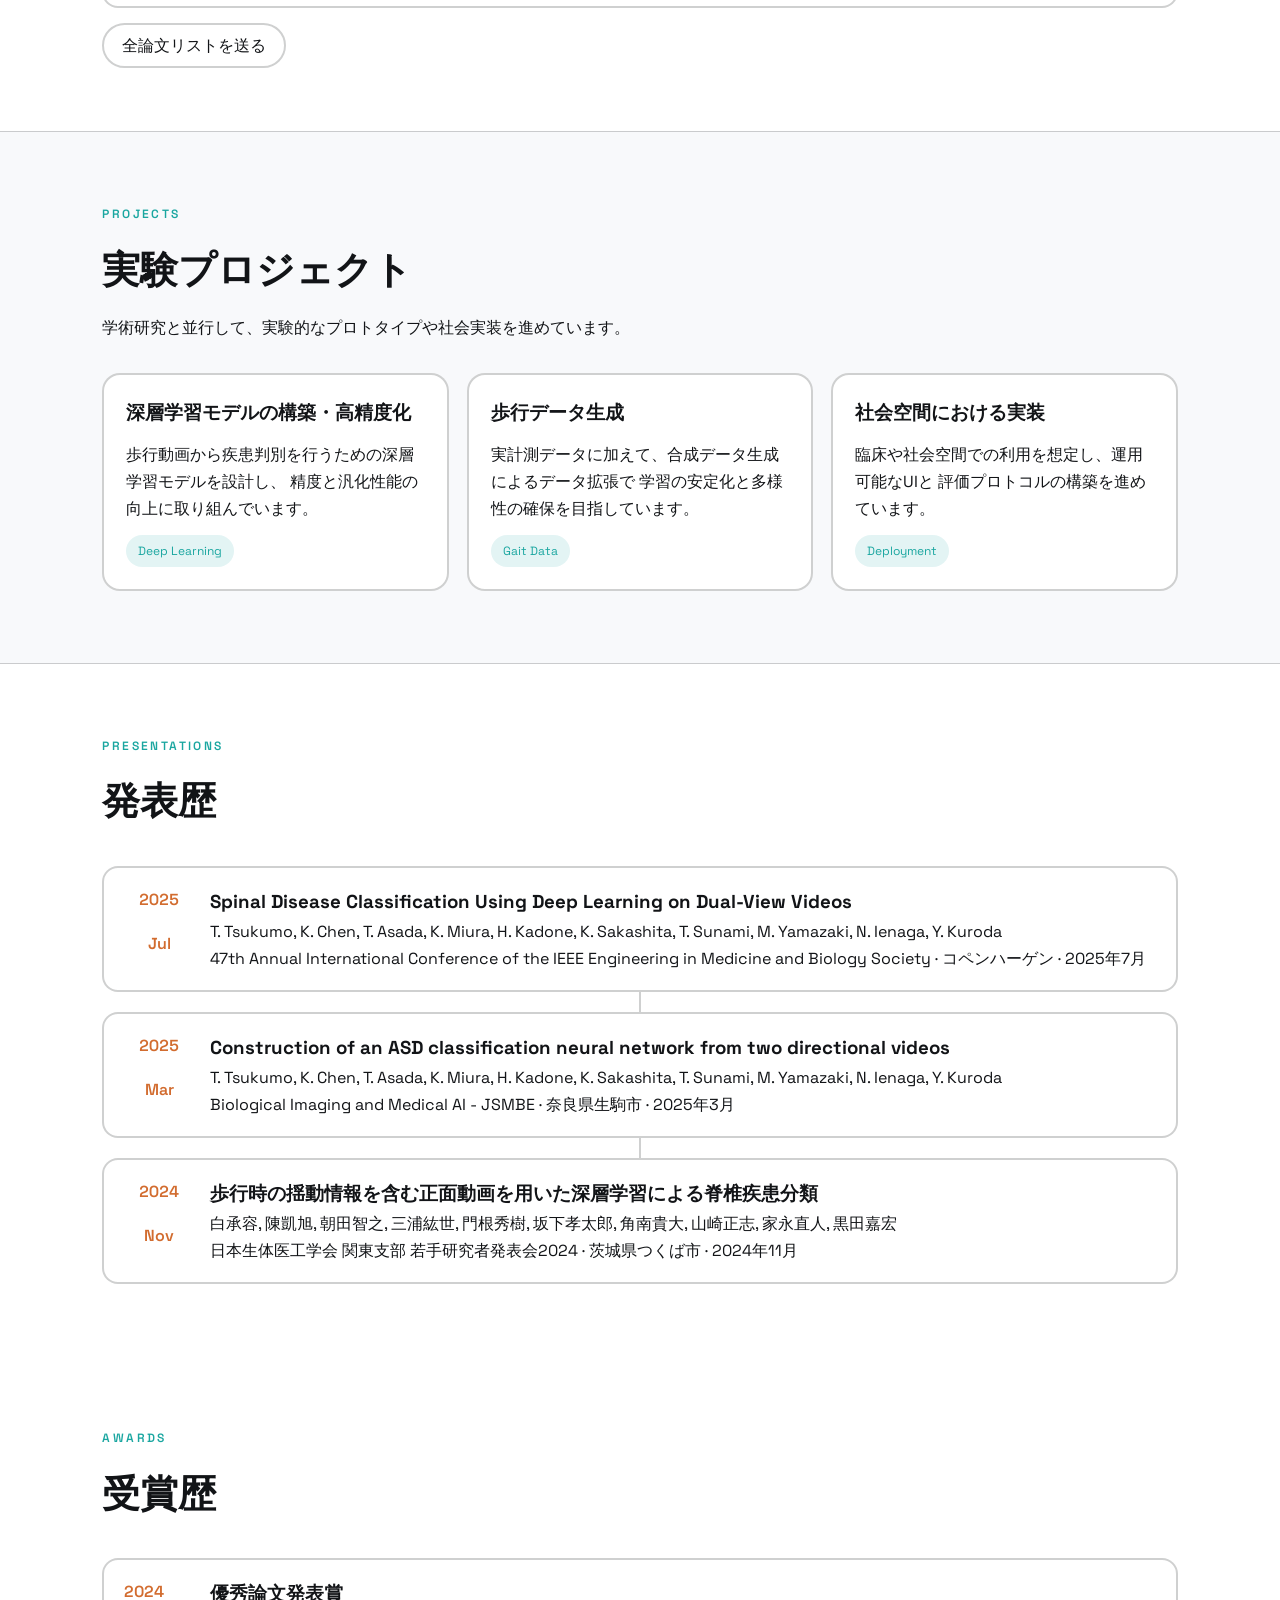
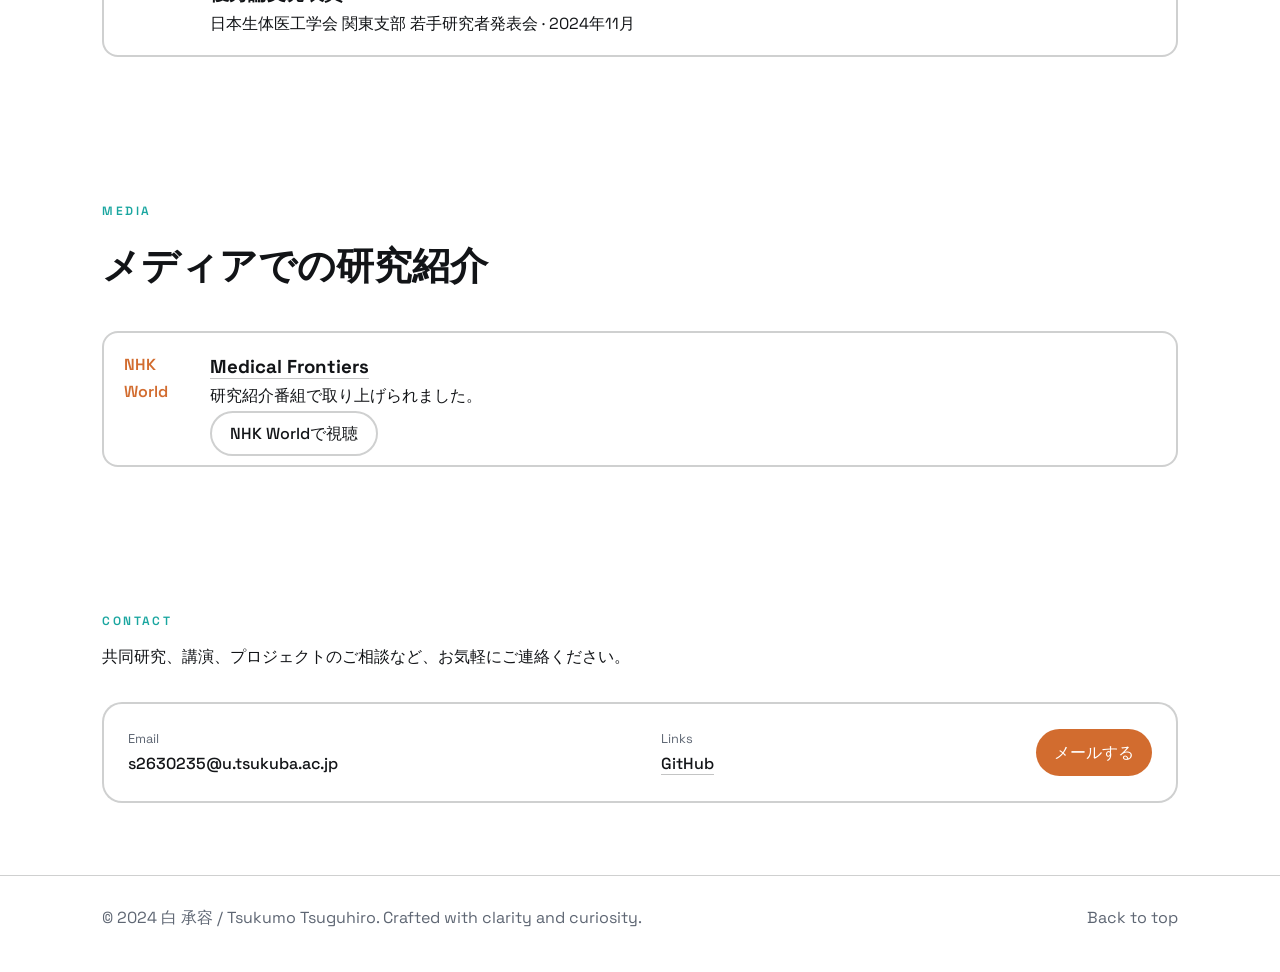
==== commit 195f7859: "Adjust portfolio hero layout on desktop" ====
--- a/index.html
+++ b/index.html
@@ -3,412 +3,272 @@
   <head>
     <meta charset="utf-8" />
     <meta name="viewport" content="width=device-width, initial-scale=1" />
-    <title>Tsukumo Tsuguhiro | Research Portfolio</title>
+    <title>Research Portfolio | PhD Student</title>
     <meta
       name="description"
-      content="白 承容 / Tsukumo Tsuguhiro の研究ポートフォリオ。医用AI、歩行解析、疾患判別に関する研究・発表・プロジェクトをまとめた1ページサイト。"
+      content="博士課程学生のための自己紹介ポートフォリオ。研究テーマ、成果、活動、連絡先を美しくまとめた1ページサイト。"
     />
     <link rel="preconnect" href="https://fonts.googleapis.com" />
     <link rel="preconnect" href="https://fonts.gstatic.com" crossorigin />
     <link
-      href="https://fonts.googleapis.com/css2?family=Cormorant+Garamond:wght@400;500;600;700&family=Manrope:wght@400;500;600;700;800&family=Noto+Sans+JP:wght@400;500;700&family=Noto+Serif+JP:wght@400;500;700&display=swap"
+      href="https://fonts.googleapis.com/css2?family=Fraunces:opsz,wght@9..144,300;9..144,600;9..144,800&family=Space+Grotesk:wght@300;400;500;600&display=swap"
       rel="stylesheet"
     />
     <link rel="stylesheet" href="styles.css" />
   </head>
   <body>
-    <div class="ambient-grid" aria-hidden="true"></div>
-    <div class="page-orb orb-a" aria-hidden="true"></div>
-    <div class="page-orb orb-b" aria-hidden="true"></div>
-
-    <header class="site-header" id="top">
-      <nav class="site-nav" aria-label="Main navigation">
-        <a class="brand" href="#top">
-          <span class="brand-mark">TT</span>
-          <span>
-            <strong>Tsukumo Tsuguhiro</strong>
-            <small>Medical AI / Gait Analytics</small>
-          </span>
-        </a>
-
+    <div class="noise"></div>
+    <header class="hero" id="top">
+      <nav class="nav">
+        <div class="brand">白 承容 / Tsukumo Tsuguhiro</div>
         <div class="nav-links">
           <a href="#research">Research</a>
-          <a href="#publications">Archive</a>
+          <a href="#publications">Publications</a>
           <a href="#projects">Projects</a>
-          <a class="button button-nav" href="#contact">Contact</a>
+          <a href="#contact" class="btn">Contact</a>
         </div>
       </nav>
 
-      <section class="hero">
-        <div class="hero-copy" data-animate>
-          <p class="eyebrow">Doctoral Student · University of Tsukuba / Life Engineering Lab</p>
-
-          <div class="signal-row" aria-hidden="true">
-            <span class="signal-dot"></span>
-            <span class="signal-dot"></span>
-            <span class="signal-dot"></span>
-            <span class="signal-dot"></span>
-            <span class="signal-dot"></span>
-            <span class="signal-dot"></span>
-            <span class="signal-dot"></span>
-          </div>
-
-          <p class="nameplate">白 承容 / Tsukumo Tsuguhiro</p>
-
-          <h1 class="hero-title">
-            歩行を<span class="accent">読み解き</span>、
-            <br />
-            臨床に届く
-            <span class="serif-line">医用AIへ。</span>
-          </h1>
-
-          <p class="hero-lead">
-            歩行計測データから疾患判別を行う研究に取り組んでいます。深層学習、
-            説明可能性、実装可能性を横断しながら、実社会で役立つ診断支援へ接続することが現在のテーマです。
-          </p>
-
+      <div class="hero-grid">
+        <div class="hero-copy">
+          <div class="hero-intro">
+            <div class="photo-placeholder hero-photo" aria-label="Portrait">
+              <img src="IMG_1524.jpeg" alt="白 承容 / Tsukumo Tsuguhiro" />
+            </div>
+            <div class="hero-heading">
+              <p class="eyebrow">博士後期課程1年 · 筑波大学 / ライフエンジニアリング研究室</p>
+              <h1>
+                白 承容 / Tsukumo Tsuguhiro
+                <span class="accent">Portfolio</span>
+              </h1>
+              <p class="lead">
+                医用AIを軸に、歩行計測データから疾患判別を行う研究に取り組んでいます。
+                実社会で役立つ診断支援を目指して、説明可能性と臨床実装性を重視しています。
+              </p>
+            </div>
+          </div>
           <div class="cta-row">
-            <a class="button button-primary" href="#contact">共同研究の相談</a>
-            <a class="button button-secondary" href="#publications">成果を見る</a>
-          </div>
-
-          <dl class="hero-facts">
-            <div>
-              <dt>Research Focus</dt>
-              <dd>医用AI / 歩行解析 / 疾患判別</dd>
-            </div>
-            <div>
-              <dt>Affiliation</dt>
-              <dd>
-                <a href="https://www.lelab.jp/" target="_blank" rel="noreferrer">Life Engineering Lab</a>
-              </dd>
-            </div>
-            <div>
-              <dt>Status</dt>
-              <dd>PhD Year 1 · Updated 2026-04</dd>
-            </div>
-          </dl>
-
-          <ul class="achievement-strip">
-            <li>
-              <span class="achievement-label">Paper</span>
-              <strong>IEEE EMBC 2025</strong>
-            </li>
-            <li>
-              <span class="achievement-label">Award</span>
-              <strong>優秀論文発表賞 2024</strong>
-            </li>
-            <li>
-              <span class="achievement-label">Media</span>
-              <strong>NHK World</strong>
-            </li>
-          </ul>
-        </div>
-
-        <aside class="hero-visual" data-animate>
-          <figure class="portrait-shell">
-            <div class="portrait-frame">
-              <img src="IMG_1524.jpeg" alt="白 承容 / Tsukumo Tsuguhiro" />
-            </div>
-            <figcaption class="portrait-caption">
-              Portrait / University of Tsukuba
-            </figcaption>
-          </figure>
-
-          <div class="focus-card">
-            <p class="focus-label">Current Focus</p>
-            <h2>Gait-based Disease Classification</h2>
+            <a class="btn primary" href="#contact">共同研究の相談</a>
+            <a class="btn ghost" href="#publications">論文リストを見る</a>
+          </div>
+          <div class="hero-meta">
+            <div>
+              <span class="meta-label">Research Focus</span>
+              <span class="meta-value">医用AI / 歩行解析 / 疾患判別</span>
+            </div>
+            <div>
+              <span class="meta-label">Based In</span>
+              <span class="meta-value"><a class="title-link" href="https://www.lelab.jp/" target="_blank" rel="noreferrer">Life Engineering Lab</a></span>
+            </div>
+          </div>
+        </div>
+
+        <div class="hero-card" aria-hidden="true">
+          <div class="orb"></div>
+          <div class="card">
+            <p class="card-title">Now Exploring</p>
             <ul>
-              <li>Dual-view video からの疾患判別</li>
-              <li>説明可能な医用AI設計</li>
-              <li>臨床利用を見据えた評価設計</li>
+              <li>歩行からの疾患判別モデル</li>
+              <li>医用AIの説明可能性</li>
+              <li>臨床現場への実装検討</li>
             </ul>
-          </div>
-        </aside>
-      </section>
+            <div class="card-footer">
+              <span>Last update</span>
+              <span>2024 / 06</span>
+            </div>
+          </div>
+        </div>
+      </div>
     </header>
-
-    <div class="section-divider" aria-hidden="true">
-      <span>Research Dossier</span>
-    </div>
 
     <main>
       <section class="section" id="research">
-        <div class="section-heading" data-animate>
-          <p class="eyebrow">Research Architecture</p>
-          <h2>歩行データから臨床価値を引き出す。</h2>
+        <div class="section-head" data-animate>
+          <p class="eyebrow">Research Vision</p>
+          <h2>歩行解析で社会に貢献する。</h2>
           <p>
-            研究の中心にあるのは、歩行から得られる身体情報を臨床に還元することです。
-            時系列解析と深層学習を組み合わせ、早期発見や診断支援につながる手法を設計しています。
+            研究の軸は「歩行から得られる身体情報を、臨床に活かすこと」。
+            医用AIと時系列解析を組み合わせ、疾患の早期発見に貢献する手法を探究しています。
           </p>
         </div>
-
-        <div class="research-grid">
-          <article class="research-note" data-animate>
-            <p class="note-label">Research Statement</p>
-            <blockquote>
-              「歩行」は見過ごされがちな生体信号ですが、疾患の兆候を静かに含んでいます。
-              その微細な差異を、説明できるAIとして捉えることが目標です。
-            </blockquote>
-            <div class="note-meta">
-              <span>Markerless video</span>
-              <span>Deep learning</span>
-              <span>Clinical translation</span>
-            </div>
+        <div class="pill-grid" data-animate>
+          <div class="pill">
+            <h3>Gait Analytics</h3>
+            <p>
+              歩行計測データの時系列特徴を抽出し、疾患の兆候を捉える解析手法を開発。
+            </p>
+          </div>
+          <div class="pill">
+            <h3>Medical AI</h3>
+            <p>
+              医療現場で活用可能な予測モデルの設計と、説明可能性の向上に注力。
+            </p>
+          </div>
+          <div class="pill">
+            <h3>Clinical Impact</h3>
+            <p>
+              実データでの検証を通じ、早期発見やリハビリ支援につながる実装を目指す。
+            </p>
+          </div>
+        </div>
+      </section>
+
+      <section class="section" id="publications">
+        <div class="section-head" data-animate>
+          <p class="eyebrow">Publications</p>
+          <h2>論文</h2>
+        </div>
+        <div class="timeline" data-animate>
+          <div class="timeline-item">
+            <span class="year">2025</span>
+            <div>
+              <h3><a class="title-link" href="https://ieeexplore.ieee.org/abstract/document/11254342" target="_blank" rel="noreferrer">Spinal Disease Classification Using Deep Learning on Dual-View Videos</a></h3>
+              <p>T. Tsukumo, K. Chen, T. Asada, K. Miura, H. Kadone, K. Sakashita, T. Sunami, M. Yamazaki, N. Ienaga, Y. Kuroda</p>
+              <p>47th Annual International Conference of the IEEE Engineering in Medicine and Biology Society · 5 pages · コペンハーゲン · 2025年7月</p>
+            </div>
+          </div>
+        </div>
+        <div class="section-action">
+          <a class="btn ghost" href="#contact">全論文リストを送る</a>
+        </div>
+      </section>
+
+      <section class="section alt" id="projects">
+        <div class="section-head" data-animate>
+          <p class="eyebrow">Projects</p>
+          <h2>実験プロジェクト</h2>
+          <p>
+            学術研究と並行して、実験的なプロトタイプや社会実装を進めています。
+          </p>
+        </div>
+        <div class="project-grid" data-animate>
+          <article class="project">
+            <h3>深層学習モデルの構築・高精度化</h3>
+            <p>
+              歩行動画から疾患判別を行うための深層学習モデルを設計し、
+              精度と汎化性能の向上に取り組んでいます。
+            </p>
+            <span class="tag">Deep Learning</span>
           </article>
-
-          <div class="pillar-grid">
-            <article class="pillar" data-animate>
-              <p class="pillar-index">01</p>
-              <h3>Gait Analytics</h3>
-              <p>
-                歩行計測データの時系列特徴を抽出し、疾患の兆候を捉える解析手法を構築しています。
-              </p>
-            </article>
-
-            <article class="pillar" data-animate>
-              <p class="pillar-index">02</p>
-              <h3>Medical AI</h3>
-              <p>
-                予測性能だけでなく、医療現場で解釈しやすい説明可能性を備えたモデル設計に注力しています。
-              </p>
-            </article>
-
-            <article class="pillar" data-animate>
-              <p class="pillar-index">03</p>
-              <h3>Clinical Deployment</h3>
-              <p>
-                実データでの検証や運用設計を通じて、早期発見やリハビリ支援に接続できる実装を目指しています。
-              </p>
-            </article>
-          </div>
-        </div>
-
-        <div class="signal-band" data-animate>
-          <div class="signal-band-head">
-            <p class="signal-caption">Signal Trace</p>
-            <p>歩行動画 / 時系列特徴 / 疾患判別 / 説明可能性</p>
-          </div>
-          <div class="signal-bars" aria-hidden="true">
-            <span></span>
-            <span></span>
-            <span></span>
-            <span></span>
-            <span></span>
-            <span></span>
-            <span></span>
-            <span></span>
-          </div>
-        </div>
-      </section>
-
-      <section class="section archive-section" id="publications">
-        <div class="archive-layout">
-          <aside class="archive-sidebar" data-animate>
-            <p class="eyebrow">Archive</p>
-            <h2>論文・発表・記録</h2>
-            <p>
-              研究成果は、論文・学会発表・受賞・メディア掲載という形で少しずつ蓄積しています。
-              ここでは現在公開している主要なアウトプットをまとめています。
-            </p>
-
-            <ul class="archive-highlights">
-              <li>
-                <span>1</span>
-                査読付き国際会議論文
-              </li>
-              <li>
-                <span>3</span>
-                学会発表
-              </li>
-              <li>
-                <span>2</span>
-                受賞・メディア掲載
-              </li>
-            </ul>
-          </aside>
-
-          <div class="archive-stream">
-            <article class="publication-entry" data-animate>
-              <div class="entry-year">2025</div>
-              <div class="entry-body">
-                <p class="entry-label">Selected Publication</p>
-                <h3>
-                  <a
-                    href="https://ieeexplore.ieee.org/abstract/document/11254342"
-                    target="_blank"
-                    rel="noreferrer"
-                  >
-                    Spinal Disease Classification Using Deep Learning on Dual-View Videos
-                  </a>
-                </h3>
-                <p>
-                  T. Tsukumo, K. Chen, T. Asada, K. Miura, H. Kadone, K. Sakashita,
-                  T. Sunami, M. Yamazaki, N. Ienaga, Y. Kuroda
-                </p>
-                <p>
-                  47th Annual International Conference of the IEEE Engineering in Medicine and Biology Society ·
-                  Copenhagen · July 2025
-                </p>
-              </div>
-            </article>
-
-            <section class="archive-cluster" data-animate>
-              <div class="cluster-head">
-                <p class="entry-label">Presentations</p>
-                <h3>Recent Talks & Conference Presentations</h3>
-              </div>
-
-              <div class="timeline">
-                <article class="timeline-item">
-                  <div class="timeline-date">
-                    <span class="year">2025</span>
-                    <span class="month">Jul</span>
-                  </div>
-                  <div>
-                    <h4>Spinal Disease Classification Using Deep Learning on Dual-View Videos</h4>
+          <article class="project">
+            <h3>歩行データ生成</h3>
+            <p>
+              実計測データに加えて、合成データ生成によるデータ拡張で
+              学習の安定化と多様性の確保を目指しています。
+            </p>
+            <span class="tag">Gait Data</span>
+          </article>
+          <article class="project">
+            <h3>社会空間における実装</h3>
+            <p>
+              臨床や社会空間での利用を想定し、運用可能なUIと
+              評価プロトコルの構築を進めています。
+            </p>
+            <span class="tag">Deployment</span>
+          </article>
+        </div>
+      </section>
+
+      <section class="section" id="presentations">
+        <div class="section-head" data-animate>
+          <p class="eyebrow">Presentations</p>
+          <h2>発表歴</h2>
+        </div>
+        <div class="timeline" data-animate>
+          <div class="timeline-item">
+            <div class="year-block">
+              <span class="year">2025</span>
+              <span class="month">Jul</span>
+            </div>
+            <div>
+              <h3>Spinal Disease Classification Using Deep Learning on Dual-View Videos</h3>
+              <p>T. Tsukumo, K. Chen, T. Asada, K. Miura, H. Kadone, K. Sakashita, T. Sunami, M. Yamazaki, N. Ienaga, Y. Kuroda</p>
+              <p>47th Annual International Conference of the IEEE Engineering in Medicine and Biology Society · コペンハーゲン · 2025年7月</p>
+            </div>
+          </div>
+          <div class="timeline-item">
+            <div class="year-block">
+              <span class="year">2025</span>
+              <span class="month">Mar</span>
+            </div>
+            <div>
+              <h3>Construction of an ASD classification neural network from two directional videos</h3>
+              <p>T. Tsukumo, K. Chen, T. Asada, K. Miura, H. Kadone, K. Sakashita, T. Sunami, M. Yamazaki, N. Ienaga, Y. Kuroda</p>
+              <p>Biological Imaging and Medical AI - JSMBE · 奈良県生駒市 · 2025年3月</p>
+            </div>
+          </div>
+          <div class="timeline-item">
+            <div class="year-block">
+              <span class="year">2024</span>
+              <span class="month">Nov</span>
+            </div>
+            <div>
+              <h3>歩行時の揺動情報を含む正面動画を用いた深層学習による脊椎疾患分類</h3>
+              <p>白承容, 陳凱旭, 朝田智之, 三浦紘世, 門根秀樹, 坂下孝太郎, 角南貴大, 山崎正志, 家永直人, 黒田嘉宏</p>
+              <p>日本生体医工学会 関東支部 若手研究者発表会2024 · 茨城県つくば市 · 2024年11月</p>
+            </div>
+          </div>
+        </div>
+      </section>
+
+      <section class="section" id="awards">
+        <div class="section-head" data-animate>
+          <p class="eyebrow">Awards</p>
+          <h2>受賞歴</h2>
+        </div>
+        <div class="timeline" data-animate>
+          <div class="timeline-item">
+            <span class="year">2024</span>
+            <div>
+              <h3>優秀論文発表賞</h3>
+              <p>日本生体医工学会 関東支部 若手研究者発表会 · 2024年11月</p>
+            </div>
+          </div>
+        </div>
+      </section>
+
+      <section class="section" id="media">
+        <div class="section-head" data-animate>
+          <p class="eyebrow">Media</p>
+          <h2>メディアでの研究紹介</h2>
+        </div>
+        <div class="timeline" data-animate>
+          <div class="timeline-item">
+            <span class="year">NHK World</span>
+            <div>
+              <h3><a class="title-link" href="https://www3.nhk.or.jp/nhkworld/en/shows/2050182/" target="_blank" rel="noreferrer">Medical Frontiers</a></h3>
+              <p>研究紹介番組で取り上げられました。</p>
+              <p class="media-link"><a class="btn ghost" href="https://www3.nhk.or.jp/nhkworld/en/shows/2050182/" target="_blank" rel="noreferrer">NHK Worldで視聴</a></p>
+            </div>
+          </div>
+        </div>
+      </section>
+
+      
+
+      <section class="section contact" id="contact">
+        <div class="section-head" data-animate>
+          <p class="eyebrow">Contact</p>
                     <p>
-                      47th Annual International Conference of the IEEE Engineering in Medicine and Biology Society ·
-                      Copenhagen
-                    </p>
-                  </div>
-                </article>
-
-                <article class="timeline-item">
-                  <div class="timeline-date">
-                    <span class="year">2025</span>
-                    <span class="month">Mar</span>
-                  </div>
-                  <div>
-                    <h4>Construction of an ASD classification neural network from two directional videos</h4>
-                    <p>Biological Imaging and Medical AI - JSMBE · Ikoma, Nara</p>
-                  </div>
-                </article>
-
-                <article class="timeline-item">
-                  <div class="timeline-date">
-                    <span class="year">2024</span>
-                    <span class="month">Nov</span>
-                  </div>
-                  <div>
-                    <h4>歩行時の揺動情報を含む正面動画を用いた深層学習による脊椎疾患分類</h4>
-                    <p>日本生体医工学会 関東支部 若手研究者発表会2024 · つくば</p>
-                  </div>
-                </article>
-              </div>
-            </section>
-
-            <div class="recognition-grid">
-              <article class="recognition-card" data-animate>
-                <p class="entry-label">Award</p>
-                <h3>優秀論文発表賞</h3>
-                <p>日本生体医工学会 関東支部 若手研究者発表会 · 2024年11月</p>
-              </article>
-
-              <article class="recognition-card" data-animate>
-                <p class="entry-label">Media</p>
-                <h3>
-                  <a
-                    href="https://www3.nhk.or.jp/nhkworld/en/shows/2050182/"
-                    target="_blank"
-                    rel="noreferrer"
-                  >
-                    NHK World / Medical Frontiers
-                  </a>
-                </h3>
-                <p>研究紹介番組で取り上げられました。</p>
-              </article>
-            </div>
-          </div>
-        </div>
-      </section>
-
-      <section class="section section-alt" id="projects">
-        <div class="section-heading" data-animate>
-          <p class="eyebrow">Experimental Lab</p>
-          <h2>研究と実装のあいだにあるプロトタイプ。</h2>
-          <p>
-            学術研究と並行して、モデル精度向上、データ生成、社会実装に向けた設計を進めています。
-            研究成果を現場へ近づけるための実験群です。
+            共同研究、講演、プロジェクトのご相談など、お気軽にご連絡ください。
           </p>
         </div>
-
-        <div class="project-grid">
-          <article class="project project-feature" data-animate>
-            <p class="project-kicker">Featured Study</p>
-            <h3>Dual-view Video Disease Classification</h3>
-            <p>
-              2方向の歩行動画から疾患判別を行う深層学習モデルを設計し、
-              精度と汎化性能の両立を目指しています。
-            </p>
-            <div class="project-tags">
-              <span>Deep Learning</span>
-              <span>Video Analysis</span>
-              <span>Clinical AI</span>
-            </div>
-          </article>
-
-          <article class="project" data-animate>
-            <p class="project-kicker">Data Expansion</p>
-            <h3>歩行データ生成</h3>
-            <p>
-              実測データに加え、合成データ生成による拡張で学習の安定化と多様性の確保に取り組んでいます。
-            </p>
-            <div class="project-tags">
-              <span>Gait Data</span>
-              <span>Augmentation</span>
-            </div>
-          </article>
-
-          <article class="project project-dark" data-animate>
-            <p class="project-kicker">Deployment</p>
-            <h3>社会空間で使える評価設計</h3>
-            <p>
-              臨床や社会空間での利用を見据え、運用可能なUIと評価プロトコルの設計を進めています。
-            </p>
-            <div class="project-links">
-              <a href="https://github.com/TsuguTsukumo" target="_blank" rel="noreferrer">GitHub</a>
-            </div>
-          </article>
-        </div>
-      </section>
-
-      <section class="section contact-section" id="contact">
-        <div class="contact-panel" data-animate>
-          <div class="contact-copy">
-            <p class="eyebrow">Contact</p>
-            <h2>共同研究やプロジェクトの相談を歓迎しています。</h2>
-            <p>
-              医用AI、歩行解析、診断支援、研究実装に関する相談があれば気軽にご連絡ください。
-              学術・産学連携のどちらでも対応可能です。
-            </p>
-            <a class="contact-mail" href="mailto:s2630235@u.tsukuba.ac.jp">s2630235@u.tsukuba.ac.jp</a>
-          </div>
-
-          <div class="contact-details">
-            <article>
-              <p class="detail-label">Lab</p>
-              <a href="https://www.lelab.jp/" target="_blank" rel="noreferrer">Life Engineering Lab</a>
-            </article>
-            <article>
-              <p class="detail-label">GitHub</p>
-              <a href="https://github.com/TsuguTsukumo" target="_blank" rel="noreferrer">github.com/TsuguTsukumo</a>
-            </article>
-            <article>
-              <p class="detail-label">Primary Topics</p>
-              <span>Medical AI / Gait Analysis / Disease Classification</span>
-            </article>
-            <article>
-              <p class="detail-label">Best For</p>
-              <span>共同研究、講演、研究実装の相談</span>
-            </article>
-          </div>
+        <div class="contact-card" data-animate>
+          <div>
+            <p class="meta-label">Email</p>
+            <p class="meta-value">s2630235@u.tsukuba.ac.jp</p>
+          </div>
+          <div>
+            <p class="meta-label">Links</p>
+            <p class="meta-value"><a class="title-link" href="https://github.com/TsuguTsukumo" target="_blank" rel="noreferrer">GitHub</a></p>
+          </div>
+          <a class="btn primary" href="mailto:s2630235@u.tsukuba.ac.jp">メールする</a>
         </div>
       </section>
     </main>
 
-    <footer class="site-footer">
-      <p>© 2026 白 承容 / Tsukumo Tsuguhiro. Built as a research dossier.</p>
+    <footer class="footer">
+      <p>© 2024 白 承容 / Tsukumo Tsuguhiro. Crafted with clarity and curiosity.</p>
       <a href="#top">Back to top</a>
     </footer>
 
--- a/styles.css
+++ b/styles.css
@@ -1,1179 +1,457 @@
 :root {
   color-scheme: light;
-  --offwhite: #faf9f6;
-  --teal-900: #0b2c2b;
-  --teal-800: #164240;
-  --teal-700: #2c5b59;
-  --terracotta: #d25a46;
-  --terracotta-soft: #e68677;
-  --sand: #e8e5dd;
-  --card: rgba(255, 255, 255, 0.76);
-  --card-solid: #fffdfa;
-  --line: rgba(11, 44, 43, 0.12);
-  --line-strong: rgba(11, 44, 43, 0.22);
-  --text: #123130;
-  --muted: rgba(18, 49, 48, 0.72);
-  --shadow-soft: 0 24px 80px rgba(11, 44, 43, 0.1);
-  --shadow-card: 0 20px 40px rgba(11, 44, 43, 0.08);
-  --radius-xl: 36px;
-  --radius-lg: 24px;
-  --radius-md: 18px;
-  --radius-sm: 14px;
-  --container: min(1200px, calc(100vw - 48px));
-  --font-display: "Cormorant Garamond", "Noto Serif JP", serif;
-  --font-body: "Manrope", "Noto Sans JP", sans-serif;
+  --bg: #ffffff;
+  --bg-soft: #f8f9fb;
+  --text: #121417;
+  --muted: #5e6673;
+  --accent: #d26c2f;
+  --accent-2: #1aa6a0;
+  --card: #ffffff;
+  --border: rgba(18, 20, 23, 0.2);
+  --radius: 20px;
+  --font-head: "Fraunces", serif;
+  --font-body: "Space Grotesk", sans-serif;
 }
 
 * {
   box-sizing: border-box;
-}
-
-html {
-  scroll-behavior: smooth;
+  margin: 0;
+  padding: 0;
 }
 
 body {
+  font-family: var(--font-body);
+  background: var(--bg);
+  color: var(--text);
+  min-height: 100vh;
+  line-height: 1.7;
+}
+
+.noise {
+  display: none;
+}
+
+.hero {
+  padding: 48px 8vw 72px;
+}
+
+.nav {
+  display: flex;
+  justify-content: space-between;
+  align-items: center;
+  margin-bottom: 56px;
+}
+
+.brand {
+  font-family: var(--font-head);
+  font-size: 1.2rem;
+  font-weight: 600;
+  letter-spacing: 0.02em;
+}
+
+.nav-links {
+  display: flex;
+  gap: 18px;
+  align-items: center;
+}
+
+.nav a {
+  color: var(--muted);
+  text-decoration: none;
+  font-size: 0.95rem;
+}
+
+.btn {
+  border: 2px solid var(--border);
+  padding: 10px 18px;
+  border-radius: 999px;
+  text-decoration: none;
+  color: var(--text);
+  font-weight: 500;
+}
+
+.btn.primary {
+  background: var(--accent);
+  color: #ffffff;
+  border: none;
+}
+
+.btn.ghost {
+  background: transparent;
+}
+
+.hero-grid {
+  display: grid;
+  grid-template-columns: minmax(0, 1.2fr) minmax(260px, 0.8fr);
+  gap: 40px;
+  align-items: center;
+}
+
+.hero-copy h1 {
+  font-family: var(--font-head);
+  font-size: clamp(2.4rem, 4vw, 3.6rem);
+  line-height: 1.15;
   margin: 0;
-  min-height: 100vh;
-  font-family: var(--font-body);
-  color: var(--text);
-  line-height: 1.75;
-  background:
-    radial-gradient(circle at top left, rgba(210, 90, 70, 0.12), transparent 28%),
-    radial-gradient(circle at 86% 12%, rgba(22, 66, 64, 0.14), transparent 24%),
-    linear-gradient(180deg, #fdfcf9 0%, var(--offwhite) 48%, #f6f4ef 100%);
-  overflow-x: hidden;
-}
-
-a {
-  color: inherit;
-  text-decoration: none;
-}
-
-img {
-  display: block;
-  max-width: 100%;
-}
-
-::selection {
-  background: var(--terracotta);
-  color: #fff;
-}
-
-.ambient-grid {
-  position: fixed;
-  inset: 0;
-  pointer-events: none;
-  background-image:
-    linear-gradient(rgba(11, 44, 43, 0.05) 1px, transparent 1px),
-    linear-gradient(90deg, rgba(11, 44, 43, 0.05) 1px, transparent 1px);
-  background-size: 40px 40px;
-  mask-image: linear-gradient(to bottom, transparent, black 8%, black 92%, transparent);
-  opacity: 0.45;
-  z-index: -3;
-}
-
-.page-orb {
-  position: fixed;
-  border-radius: 999px;
-  filter: blur(70px);
-  pointer-events: none;
-  z-index: -2;
-}
-
-.orb-a {
-  top: 8rem;
-  right: -4rem;
-  width: 18rem;
-  height: 18rem;
-  background: rgba(230, 134, 119, 0.2);
-}
-
-.orb-b {
-  left: -5rem;
-  bottom: 12rem;
-  width: 20rem;
-  height: 20rem;
-  background: rgba(22, 66, 64, 0.14);
-}
-
-.site-header,
-main,
-.site-footer {
-  width: var(--container);
-  margin: 0 auto;
-}
-
-.site-nav {
-  position: sticky;
-  top: 1rem;
-  z-index: 20;
-  display: flex;
-  align-items: center;
-  justify-content: space-between;
-  gap: 1.5rem;
-  margin-top: 1rem;
-  padding: 1rem 1.2rem;
-  background: rgba(250, 249, 246, 0.72);
-  border: 1px solid rgba(11, 44, 43, 0.08);
-  border-radius: 999px;
-  backdrop-filter: blur(18px);
-  box-shadow: 0 14px 30px rgba(11, 44, 43, 0.05);
-}
-
-.brand {
-  display: inline-flex;
-  align-items: center;
-  gap: 0.85rem;
-  min-width: 0;
-}
-
-.brand-mark {
-  display: inline-grid;
+  word-break: keep-all;
+  overflow-wrap: normal;
+}
+
+.hero-copy .accent {
+  color: var(--accent);
+}
+
+.eyebrow {
+  text-transform: uppercase;
+  font-size: 0.75rem;
+  letter-spacing: 0.2em;
+  color: var(--accent-2);
+  font-weight: 600;
+}
+
+.lead {
+  color: var(--muted);
+  font-size: 1.05rem;
+  max-width: 560px;
+}
+
+.cta-row {
+  margin: 24px 0 28px;
+  display: flex;
+  gap: 12px;
+  flex-wrap: wrap;
+}
+
+.hero-meta {
+  display: grid;
+  gap: 12px;
+  margin-top: 18px;
+}
+
+.photo-placeholder {
+  width: 180px;
+  height: 220px;
+  border: 2px dashed var(--border);
+  border-radius: 18px;
+  display: grid;
   place-items: center;
-  width: 2.6rem;
-  height: 2.6rem;
-  border-radius: 999px;
-  border: 1px solid rgba(11, 44, 43, 0.16);
-  background: rgba(255, 255, 255, 0.6);
-  color: var(--terracotta);
-  font-family: var(--font-display);
-  font-size: 1.2rem;
-  font-weight: 700;
-}
-
-.brand strong,
-.brand small {
-  display: block;
-}
-
-.brand strong {
-  font-size: 0.95rem;
-  line-height: 1.2;
-}
-
-.brand small {
-  font-size: 0.72rem;
-  letter-spacing: 0.12em;
-  text-transform: uppercase;
-  color: var(--muted);
-}
-
-.nav-links {
-  display: flex;
-  align-items: center;
-  gap: 1.2rem;
-  flex-wrap: wrap;
-  justify-content: flex-end;
-}
-
-.nav-links a {
-  color: var(--muted);
-  font-size: 0.92rem;
-  transition: color 180ms ease;
-}
-
-.nav-links a:hover,
-.nav-links a:focus-visible {
-  color: var(--terracotta);
-}
-
-.button {
-  display: inline-flex;
-  align-items: center;
-  justify-content: center;
-  gap: 0.5rem;
-  min-height: 3rem;
-  padding: 0.78rem 1.2rem;
-  border-radius: 999px;
-  border: 1px solid transparent;
-  font-size: 0.92rem;
-  font-weight: 700;
-  transition:
-    transform 180ms ease,
-    background-color 180ms ease,
-    border-color 180ms ease,
-    color 180ms ease,
-    box-shadow 180ms ease;
-}
-
-.button:hover,
-.button:focus-visible {
-  transform: translateY(-1px);
-}
-
-.button-primary {
-  color: var(--offwhite);
-  background: var(--teal-900);
-  box-shadow: 0 14px 32px rgba(11, 44, 43, 0.18);
-}
-
-.button-primary:hover,
-.button-primary:focus-visible {
-  background: var(--terracotta);
-}
-
-.button-secondary,
-.button-nav {
-  border-color: rgba(11, 44, 43, 0.16);
-  background: rgba(255, 255, 255, 0.5);
-}
-
-.button-secondary:hover,
-.button-nav:hover,
-.button-secondary:focus-visible,
-.button-nav:focus-visible {
-  border-color: rgba(210, 90, 70, 0.3);
-  color: var(--terracotta);
-}
-
-.hero {
-  display: grid;
-  grid-template-columns: minmax(0, 1.15fr) minmax(320px, 0.85fr);
-  gap: 3rem;
-  align-items: center;
-  min-height: calc(100vh - 6rem);
-  padding: 4.5rem 0 3.5rem;
-}
-
-.hero-copy {
-  display: grid;
-  gap: 1.25rem;
-}
-
-.eyebrow,
-.nameplate,
-.achievement-label,
-.focus-label,
-.note-label,
-.pillar-index,
-.entry-label,
-.project-kicker,
-.detail-label,
-.signal-caption {
-  font-size: 0.72rem;
-  letter-spacing: 0.22em;
-  text-transform: uppercase;
-  font-weight: 800;
-}
-
-.eyebrow,
-.achievement-label,
-.entry-label,
-.project-kicker {
-  color: var(--terracotta);
-}
-
-.nameplate,
-.signal-caption,
-.focus-label,
-.detail-label {
-  color: rgba(11, 44, 43, 0.56);
-}
-
-.signal-row {
-  display: flex;
-  align-items: flex-end;
-  gap: 0.55rem;
-  height: 2rem;
-  margin-top: 0.3rem;
-}
-
-.signal-dot {
-  width: 0.34rem;
-  height: 0.34rem;
-  border-radius: 999px;
-  background: var(--teal-900);
-  transform-origin: bottom;
-  animation: wave 2s infinite ease-in-out;
-}
-
-.signal-dot:nth-child(2) {
-  animation-delay: 0.18s;
-}
-
-.signal-dot:nth-child(3) {
-  animation-delay: 0.36s;
-}
-
-.signal-dot:nth-child(4) {
-  animation-delay: 0.54s;
-}
-
-.signal-dot:nth-child(5) {
-  animation-delay: 0.72s;
-}
-
-.signal-dot:nth-child(6) {
-  animation-delay: 0.9s;
-}
-
-.signal-dot:nth-child(7) {
-  animation-delay: 1.08s;
-}
-
-.hero-title,
-.section-heading h2,
-.archive-sidebar h2,
-.cluster-head h3,
-.contact-copy h2,
-.publication-entry h3,
-.recognition-card h3,
-.project h3,
-.focus-card h2 {
-  font-family: var(--font-display);
-}
-
-.hero-title {
+  color: var(--muted);
+  font-size: 0.9rem;
   margin: 0;
-  max-width: 11ch;
-  font-size: clamp(3.4rem, 7vw, 6.8rem);
-  line-height: 0.98;
-  letter-spacing: -0.03em;
-}
-
-.hero-title .accent {
-  color: var(--terracotta);
-  font-style: italic;
-}
-
-.hero-title .serif-line {
-  display: inline-block;
-  color: var(--teal-800);
-}
-
-.hero-lead {
-  margin: 0;
-  max-width: 44rem;
-  font-size: 1.08rem;
-  color: var(--muted);
-}
-
-.cta-row {
-  display: flex;
-  gap: 0.85rem;
-  flex-wrap: wrap;
-  margin-top: 0.5rem;
-}
-
-.hero-facts {
-  display: grid;
-  grid-template-columns: repeat(3, minmax(0, 1fr));
-  gap: 1rem;
-  margin: 0;
-}
-
-.hero-facts div,
-.achievement-strip li,
-.research-note,
-.pillar,
-.publication-entry,
-.archive-cluster,
-.recognition-card,
-.project,
-.contact-panel,
-.contact-details article {
-  border: 1px solid rgba(11, 44, 43, 0.1);
-  box-shadow: var(--shadow-card);
-}
-
-.hero-facts div {
-  padding: 1rem 1.1rem;
-  border-radius: var(--radius-sm);
-  background: rgba(255, 255, 255, 0.55);
-}
-
-.hero-facts dt {
-  margin-bottom: 0.35rem;
-  font-size: 0.74rem;
-  letter-spacing: 0.15em;
-  text-transform: uppercase;
-  color: rgba(11, 44, 43, 0.56);
-}
-
-.hero-facts dd {
-  margin: 0;
-  font-weight: 700;
-  font-size: 0.97rem;
-}
-
-.hero-facts a {
-  border-bottom: 1px solid rgba(210, 90, 70, 0.32);
-}
-
-.achievement-strip {
-  display: grid;
-  grid-template-columns: repeat(3, minmax(0, 1fr));
-  gap: 1rem;
-  padding: 0;
-  margin: 0.25rem 0 0;
-  list-style: none;
-}
-
-.achievement-strip li {
-  min-height: 6.8rem;
-  padding: 1.15rem 1.2rem;
-  border-radius: var(--radius-md);
-  background: linear-gradient(180deg, rgba(255, 255, 255, 0.78), rgba(255, 255, 255, 0.52));
-}
-
-.achievement-strip strong {
-  display: block;
-  margin-top: 0.7rem;
-  font-size: 1rem;
-}
-
-.hero-visual {
-  position: relative;
-  padding: 1rem 0 4rem 2rem;
-}
-
-.portrait-shell {
-  position: relative;
-  margin: 0;
-}
-
-.portrait-shell::before {
-  content: "";
-  position: absolute;
-  inset: -1rem -1rem 1rem 1rem;
-  border: 1px solid rgba(210, 90, 70, 0.35);
-  border-radius: var(--radius-xl);
-}
-
-.portrait-frame {
+}
+
+.hero-photo {
   position: relative;
   overflow: hidden;
-  aspect-ratio: 4 / 5;
-  border-radius: var(--radius-xl);
-  background:
-    linear-gradient(180deg, rgba(255, 255, 255, 0.18), transparent),
-    linear-gradient(160deg, rgba(210, 90, 70, 0.12), rgba(22, 66, 64, 0.12));
-  box-shadow: var(--shadow-soft);
-}
-
-.portrait-frame::after {
+  background: linear-gradient(140deg, rgba(210, 108, 47, 0.08), rgba(26, 166, 160, 0.08));
+  box-shadow: 0 16px 32px rgba(18, 20, 23, 0.12);
+}
+
+.hero-photo::after {
   content: "";
   position: absolute;
   inset: 0;
-  background: linear-gradient(180deg, rgba(11, 44, 43, 0), rgba(11, 44, 43, 0.12));
-  pointer-events: none;
-}
-
-.portrait-frame img {
+  border: 1px solid rgba(18, 20, 23, 0.08);
+  border-radius: 18px;
+}
+
+.hero-photo img {
   width: 100%;
   height: 100%;
   object-fit: cover;
-  object-position: center top;
-  filter: grayscale(10%) contrast(1.04) saturate(0.95);
-  transform: scale(1.02);
-}
-
-.portrait-caption {
-  margin-top: 0.9rem;
-  color: rgba(11, 44, 43, 0.56);
-  font-size: 0.82rem;
-}
-
-.focus-card {
-  position: absolute;
-  left: 0;
-  bottom: 0;
-  width: min(21rem, 90%);
-  padding: 1.3rem 1.35rem;
-  border-radius: var(--radius-lg);
-  background: rgba(250, 249, 246, 0.9);
-  backdrop-filter: blur(18px);
-}
-
-.focus-card h2 {
-  margin: 0.2rem 0 0.75rem;
-  font-size: 1.7rem;
-  line-height: 1.08;
-}
-
-.focus-card ul {
-  padding-left: 1rem;
-  margin: 0;
-  color: var(--muted);
-}
-
-.section-divider {
-  display: flex;
-  align-items: center;
-  gap: 1rem;
-  width: var(--container);
-  margin: 0 auto;
-  color: rgba(11, 44, 43, 0.48);
-  font-size: 0.76rem;
-  letter-spacing: 0.2em;
-  text-transform: uppercase;
-}
-
-.section-divider::before,
-.section-divider::after {
-  content: "";
-  flex: 1;
-  height: 1px;
-  background: rgba(11, 44, 43, 0.12);
+  display: block;
+}
+
+.meta-label {
+  font-size: 0.8rem;
+  color: var(--muted);
+}
+
+.meta-value {
+  font-weight: 500;
+}
+
+.hero-card {
+  display: flex;
+  align-items: center;
+  justify-content: center;
+}
+
+.hero-copy {
+  display: flex;
+  flex-direction: column;
+  align-items: flex-start;
+}
+
+.hero-intro {
+  display: grid;
+  grid-template-columns: 180px minmax(0, 1fr);
+  gap: 24px;
+  align-items: center;
+  width: 100%;
+}
+
+.hero-heading {
+  display: grid;
+  gap: 14px;
+}
+
+.hero-photo {
+  align-self: center;
+  width: 180px;
+}
+
+@media (max-width: 900px) {
+  .hero-grid {
+    grid-template-columns: 1fr;
+  }
+
+  .hero-copy {
+    align-items: center;
+    text-align: center;
+  }
+
+  .hero-intro {
+    grid-template-columns: 1fr;
+    justify-items: center;
+  }
+
+  .hero-heading {
+    justify-items: center;
+  }
+}
+
+.orb {
+  display: none;
+}
+
+.card {
+  background: var(--card);
+  border-radius: var(--radius);
+  padding: 24px;
+  border: 2px solid var(--border);
+}
+
+.card-title {
+  font-weight: 600;
+  margin-bottom: 12px;
+}
+
+.card ul {
+  list-style: none;
+  display: grid;
+  gap: 10px;
+  color: var(--muted);
+}
+
+.card-footer {
+  display: flex;
+  justify-content: space-between;
+  margin-top: 18px;
+  font-size: 0.85rem;
+  color: var(--muted);
 }
 
 .section {
-  padding: 6rem 0;
-}
-
-.section-alt {
+  padding: 72px 8vw;
+}
+
+.section.alt {
+  background: var(--bg-soft);
+  border-top: 1px solid var(--border);
+  border-bottom: 1px solid var(--border);
+}
+
+.section-head {
+  max-width: 680px;
+  display: grid;
+  gap: 12px;
+  margin-bottom: 32px;
+}
+
+.section-head h2 {
+  font-family: var(--font-head);
+  font-size: clamp(2rem, 3vw, 2.8rem);
+}
+
+.pill-grid {
+  display: grid;
+  gap: 18px;
+  grid-template-columns: repeat(auto-fit, minmax(220px, 1fr));
+}
+
+.pill {
+  background: var(--card);
+  border-radius: 18px;
+  padding: 20px;
+  border: 2px solid var(--border);
+}
+
+.timeline {
+  display: grid;
+  gap: 20px;
+}
+
+.timeline-item {
+  display: grid;
+  grid-template-columns: 70px 1fr;
+  gap: 16px;
+  padding: 18px 20px;
+  border-radius: 16px;
+  background: var(--card);
+  border: 2px solid var(--border);
+}
+
+.year-block {
+  display: grid;
+  gap: 2px;
+  justify-items: center;
+  width: 70px;
+  text-align: center;
+  font-variant-numeric: tabular-nums;
+}
+
+.year {
+  font-weight: 600;
+  color: var(--accent);
+}
+
+.month {
+  font: inherit;
+  font-weight: 600;
+  color: var(--accent);
+}
+
+#presentations .timeline {
   position: relative;
 }
 
-.section-alt::before {
+#presentations .timeline-item {
+  position: relative;
+  background: var(--card);
+  z-index: 1;
+}
+
+#presentations .timeline::before {
   content: "";
   position: absolute;
-  inset: 2.6rem 0;
-  border-radius: var(--radius-xl);
-  background: rgba(232, 229, 221, 0.52);
-  border: 1px solid rgba(11, 44, 43, 0.08);
-  z-index: -1;
-}
-
-.section-heading {
-  max-width: 52rem;
-  display: grid;
-  gap: 0.75rem;
-  margin-bottom: 2.5rem;
-}
-
-.section-heading h2,
-.archive-sidebar h2,
-.contact-copy h2 {
-  margin: 0;
-  font-size: clamp(2.3rem, 5vw, 4rem);
-  line-height: 1.02;
-  letter-spacing: -0.02em;
-}
-
-.section-heading p:last-child,
-.archive-sidebar p,
-.contact-copy p {
-  margin: 0;
-  color: var(--muted);
-}
-
-.research-grid {
-  display: grid;
-  grid-template-columns: minmax(280px, 0.78fr) minmax(0, 1.22fr);
-  gap: 1.4rem;
-  align-items: start;
-}
-
-.research-note {
-  padding: 1.5rem;
-  border-radius: var(--radius-lg);
-  background: rgba(255, 255, 255, 0.62);
-}
-
-.research-note blockquote {
-  margin: 0;
-  font-family: var(--font-display);
-  font-size: 2rem;
-  line-height: 1.25;
-}
-
-.note-meta {
+  left: 50%;
+  transform: translateX(-50%);
+  top: 18px;
+  bottom: 18px;
+  width: 2px;
+  background: var(--border);
+}
+
+
+.section-action {
+  margin-top: 24px;
+}
+
+.title-link {
+  color: inherit;
+  text-decoration: none;
+  border-bottom: 1px solid rgba(18, 20, 23, 0.25);
+}
+
+.title-link:hover {
+  color: var(--accent);
+  border-bottom-color: var(--accent);
+}
+
+.media-link {
+  margin-top: 10px;
+}
+
+
+.project-grid {
+  display: grid;
+  gap: 18px;
+  grid-template-columns: repeat(auto-fit, minmax(240px, 1fr));
+}
+
+.project {
+  background: var(--card);
+  border-radius: 18px;
+  padding: 22px;
+  border: 2px solid var(--border);
+  display: grid;
+  gap: 12px;
+}
+
+.tag {
+  display: inline-block;
+  padding: 6px 12px;
+  border-radius: 999px;
+  background: rgba(26, 166, 160, 0.12);
+  color: var(--accent-2);
+  font-size: 0.75rem;
+  width: fit-content;
+}
+
+.split {
+  display: grid;
+  grid-template-columns: repeat(auto-fit, minmax(240px, 1fr));
+  gap: 20px;
+}
+
+.contact-card {
+  background: var(--card);
+  border-radius: var(--radius);
+  padding: 24px;
+  border: 2px solid var(--border);
   display: flex;
   flex-wrap: wrap;
-  gap: 0.65rem;
-  margin-top: 1.4rem;
-}
-
-.note-meta span,
-.project-tags span,
-.project-links a {
-  display: inline-flex;
-  align-items: center;
-  min-height: 2.2rem;
-  padding: 0.42rem 0.8rem;
-  border-radius: 999px;
-  border: 1px solid rgba(11, 44, 43, 0.12);
-  font-size: 0.78rem;
-  font-weight: 700;
-}
-
-.pillar-grid {
-  display: grid;
-  grid-template-columns: repeat(3, minmax(0, 1fr));
-  gap: 1rem;
-}
-
-.pillar {
-  height: 100%;
-  padding: 1.3rem 1.2rem 1.35rem;
-  border-radius: var(--radius-md);
-  background: rgba(255, 255, 255, 0.68);
-}
-
-.pillar-index {
-  margin: 0 0 0.65rem;
-}
-
-.pillar h3,
-.project h3 {
-  margin: 0 0 0.75rem;
-  font-size: 1.45rem;
-}
-
-.pillar p,
-.project p,
-.recognition-card p,
-.publication-entry p,
-.timeline-item p {
-  margin: 0;
-  color: var(--muted);
-}
-
-.signal-band {
-  display: grid;
-  gap: 1.1rem;
-  margin-top: 1.4rem;
-  padding: 1.4rem 1.5rem;
-  border: 1px solid rgba(11, 44, 43, 0.1);
-  border-radius: var(--radius-lg);
-  background:
-    linear-gradient(180deg, rgba(255, 255, 255, 0.5), rgba(255, 255, 255, 0.28)),
-    var(--sand);
-}
-
-.signal-band-head {
-  display: flex;
-  flex-wrap: wrap;
+  gap: 24px;
+  align-items: center;
   justify-content: space-between;
-  gap: 0.75rem;
-}
-
-.signal-band-head p:last-child {
-  margin: 0;
-  color: var(--muted);
-}
-
-.signal-bars {
-  display: flex;
-  align-items: flex-end;
-  gap: 0.7rem;
-  height: 5rem;
-}
-
-.signal-bars span {
-  width: 0.7rem;
-  border-radius: 999px 999px 0 0;
-  background: var(--teal-900);
-  opacity: 0.9;
-  animation: rise 2.6s infinite ease-in-out;
-}
-
-.signal-bars span:nth-child(1) {
-  height: 32%;
-}
-
-.signal-bars span:nth-child(2) {
-  height: 62%;
-  animation-delay: 0.15s;
-}
-
-.signal-bars span:nth-child(3) {
-  height: 48%;
-  animation-delay: 0.3s;
-}
-
-.signal-bars span:nth-child(4) {
-  height: 92%;
-  background: var(--terracotta);
-  animation-delay: 0.45s;
-}
-
-.signal-bars span:nth-child(5) {
-  height: 56%;
-  animation-delay: 0.6s;
-}
-
-.signal-bars span:nth-child(6) {
-  height: 72%;
-  animation-delay: 0.75s;
-}
-
-.signal-bars span:nth-child(7) {
-  height: 42%;
-  animation-delay: 0.9s;
-}
-
-.signal-bars span:nth-child(8) {
-  height: 60%;
-  animation-delay: 1.05s;
-}
-
-.archive-layout {
-  display: grid;
-  grid-template-columns: minmax(280px, 0.8fr) minmax(0, 1.2fr);
-  gap: 1.6rem;
-  align-items: start;
-}
-
-.archive-sidebar {
-  position: sticky;
-  top: 6.8rem;
-  padding: 1.3rem 0;
-}
-
-.archive-highlights {
-  display: grid;
-  gap: 0.75rem;
-  list-style: none;
-  padding: 0;
-  margin: 1.5rem 0 0;
-}
-
-.archive-highlights li {
-  display: flex;
-  align-items: center;
-  gap: 0.9rem;
-  padding: 0.95rem 1rem;
-  border-radius: var(--radius-sm);
-  border: 1px solid rgba(11, 44, 43, 0.1);
-  background: rgba(255, 255, 255, 0.56);
-  font-weight: 700;
-}
-
-.archive-highlights span {
-  display: inline-grid;
-  place-items: center;
-  width: 2.15rem;
-  height: 2.15rem;
-  border-radius: 999px;
-  background: rgba(210, 90, 70, 0.12);
-  color: var(--terracotta);
-}
-
-.archive-stream {
-  display: grid;
-  gap: 1.2rem;
-}
-
-.publication-entry,
-.archive-cluster,
-.recognition-card,
-.project,
-.contact-panel {
-  background: rgba(255, 255, 255, 0.7);
-  border-radius: var(--radius-lg);
-}
-
-.publication-entry {
-  display: grid;
-  grid-template-columns: 88px 1fr;
-  gap: 1rem;
-  padding: 1.4rem;
-}
-
-.entry-year {
-  display: inline-grid;
-  place-items: center;
-  align-self: start;
-  width: 88px;
-  min-height: 88px;
-  border-radius: 22px;
-  background: linear-gradient(180deg, rgba(22, 66, 64, 0.98), rgba(11, 44, 43, 0.88));
-  color: var(--offwhite);
-  font-size: 1.4rem;
-  font-weight: 800;
-  letter-spacing: 0.06em;
-}
-
-.entry-body {
-  display: grid;
-  gap: 0.5rem;
-}
-
-.publication-entry h3,
-.recognition-card h3,
-.cluster-head h3 {
-  margin: 0;
-  font-size: clamp(1.55rem, 3vw, 2rem);
-  line-height: 1.1;
-}
-
-.publication-entry a,
-.recognition-card a,
-.contact-details a {
+}
+
+.footer {
+  padding: 28px 8vw 40px;
+  display: flex;
+  justify-content: space-between;
+  color: var(--muted);
+  border-top: 1px solid var(--border);
+}
+
+.footer a {
+  color: var(--muted);
   text-decoration: none;
-  border-bottom: 1px solid rgba(210, 90, 70, 0.35);
-}
-
-.archive-cluster {
-  padding: 1.4rem;
-}
-
-.cluster-head {
-  display: grid;
-  gap: 0.35rem;
-  margin-bottom: 1.2rem;
-}
-
-.timeline {
-  display: grid;
-  gap: 1rem;
-}
-
-.timeline-item {
-  position: relative;
-  display: grid;
-  grid-template-columns: 86px 1fr;
-  gap: 1rem;
-  padding: 1rem 0 0 0;
-}
-
-.timeline-item::before {
-  content: "";
-  position: absolute;
-  left: 42px;
-  top: 0;
-  bottom: -1rem;
-  width: 1px;
-  background: rgba(11, 44, 43, 0.12);
-}
-
-.timeline-item:last-child::before {
-  bottom: 2rem;
-}
-
-.timeline-date {
-  position: relative;
-  z-index: 1;
-  display: grid;
-  place-items: center;
-  align-content: center;
-  gap: 0.1rem;
-  width: 86px;
-  min-height: 86px;
-  border-radius: 20px;
-  background: var(--card-solid);
-  border: 1px solid rgba(11, 44, 43, 0.12);
-  box-shadow: 0 8px 18px rgba(11, 44, 43, 0.06);
-}
-
-.timeline-date .year {
-  color: var(--terracotta);
-  font-size: 1rem;
-  font-weight: 800;
-}
-
-.timeline-date .month {
-  color: var(--muted);
-  font-size: 0.82rem;
-  letter-spacing: 0.16em;
-  text-transform: uppercase;
-}
-
-.timeline-item h4 {
-  margin: 0 0 0.35rem;
-  font-size: 1.08rem;
-  line-height: 1.4;
-}
-
-.recognition-grid {
-  display: grid;
-  grid-template-columns: repeat(2, minmax(0, 1fr));
-  gap: 1rem;
-}
-
-.recognition-card {
-  padding: 1.3rem;
-}
-
-.project-grid {
-  display: grid;
-  grid-template-columns: repeat(3, minmax(0, 1fr));
-  gap: 1rem;
-}
-
-.project {
-  padding: 1.35rem;
-}
-
-.project-feature {
-  grid-column: span 2;
-  min-height: 20rem;
-  background:
-    linear-gradient(135deg, rgba(11, 44, 43, 0.08), rgba(210, 90, 70, 0.08)),
-    linear-gradient(180deg, rgba(255, 255, 255, 0.94), rgba(255, 255, 255, 0.66));
-}
-
-.project-dark {
-  background:
-    radial-gradient(circle at top right, rgba(230, 134, 119, 0.24), transparent 34%),
-    linear-gradient(180deg, rgba(11, 44, 43, 0.98), rgba(22, 66, 64, 0.96));
-  color: var(--offwhite);
-}
-
-.project-dark p,
-.project-dark .project-kicker {
-  color: rgba(250, 249, 246, 0.82);
-}
-
-.project-dark .project-links a {
-  color: var(--offwhite);
-  border-color: rgba(250, 249, 246, 0.14);
-}
-
-.project-tags,
-.project-links {
-  display: flex;
-  flex-wrap: wrap;
-  gap: 0.7rem;
-  margin-top: 1rem;
-}
-
-.contact-section {
-  padding-top: 3rem;
-}
-
-.contact-panel {
-  display: grid;
-  grid-template-columns: minmax(0, 1.05fr) minmax(280px, 0.95fr);
-  gap: 1.2rem;
-  padding: 1.4rem;
-  background:
-    radial-gradient(circle at top right, rgba(230, 134, 119, 0.22), transparent 32%),
-    linear-gradient(180deg, rgba(11, 44, 43, 0.98), rgba(22, 66, 64, 0.96));
-  color: var(--offwhite);
-}
-
-.contact-panel .eyebrow,
-.contact-panel .detail-label {
-  color: rgba(250, 249, 246, 0.56);
-}
-
-.contact-copy p {
-  color: rgba(250, 249, 246, 0.72);
-}
-
-.contact-mail {
-  display: inline-block;
-  margin-top: 1.2rem;
-  font-family: var(--font-display);
-  font-size: clamp(1.8rem, 4vw, 2.6rem);
-  line-height: 1.15;
-  border-bottom: 1px solid rgba(230, 134, 119, 0.5);
-}
-
-.contact-details {
-  display: grid;
-  grid-template-columns: repeat(2, minmax(0, 1fr));
-  gap: 1rem;
-}
-
-.contact-details article {
-  padding: 1rem 1rem 1.1rem;
-  border-radius: var(--radius-md);
-  background: rgba(255, 255, 255, 0.06);
-}
-
-.contact-details a,
-.contact-details span {
-  display: inline-block;
-  margin-top: 0.35rem;
-  color: var(--offwhite);
-}
-
-.site-footer {
-  display: flex;
-  align-items: center;
-  justify-content: space-between;
-  gap: 1rem;
-  padding: 2rem 0 3rem;
-  color: rgba(11, 44, 43, 0.58);
-  font-size: 0.9rem;
-}
-
-.site-footer a {
-  border-bottom: 1px solid rgba(210, 90, 70, 0.32);
 }
 
 [data-animate] {
-  opacity: 0;
-  transform: translateY(30px);
-  transition:
-    opacity 700ms ease,
-    transform 700ms cubic-bezier(0.2, 1, 0.22, 1);
-  will-change: opacity, transform;
-}
-
-[data-animate].visible {
   opacity: 1;
-  transform: translateY(0);
-}
-
-@keyframes wave {
-  0%,
-  100% {
-    height: 0.34rem;
-    background: var(--teal-900);
-    opacity: 0.3;
-  }
-
-  50% {
-    height: 1.7rem;
-    background: var(--terracotta);
-    opacity: 1;
-  }
-}
-
-@keyframes rise {
-  0%,
-  100% {
-    transform: scaleY(0.85);
-  }
-
-  50% {
-    transform: scaleY(1.08);
-  }
-}
-
-@media (max-width: 1100px) {
-  .hero,
-  .research-grid,
-  .archive-layout,
-  .contact-panel {
+  transform: none;
+  transition: none;
+}
+
+@media (max-width: 900px) {
+  .nav {
+    flex-direction: column;
+    gap: 16px;
+  }
+
+  .nav-links {
+    flex-wrap: wrap;
+    justify-content: center;
+  }
+
+  .footer {
+    flex-direction: column;
+    gap: 12px;
+  }
+}
+
+@media (max-width: 600px) {
+  .hero {
+    padding: 36px 6vw 64px;
+  }
+
+  .section {
+    padding: 64px 6vw;
+  }
+
+  .timeline-item {
     grid-template-columns: 1fr;
   }
-
-  .hero {
-    min-height: auto;
-    padding-top: 3rem;
-  }
-
-  .hero-visual {
-    padding: 0 0 4rem;
-  }
-
-  .archive-sidebar {
-    position: static;
-    padding-top: 0;
-  }
-
-  .project-grid {
-    grid-template-columns: 1fr 1fr;
-  }
-
-  .project-feature {
-    grid-column: span 2;
-  }
-}
-
-@media (max-width: 820px) {
-  .site-nav {
-    padding: 1rem;
-    border-radius: 28px;
-  }
-
-  .nav-links {
-    justify-content: flex-start;
-  }
-
-  .hero-facts,
-  .achievement-strip,
-  .pillar-grid,
-  .recognition-grid,
-  .contact-details {
-    grid-template-columns: 1fr;
-  }
-
-  .publication-entry,
-  .timeline-item,
-  .project-grid {
-    grid-template-columns: 1fr;
-  }
-
-  .entry-year,
-  .timeline-date {
-    width: 100%;
-    min-height: auto;
-    padding: 0.9rem 1rem;
-    justify-items: start;
-  }
-
-  .timeline-item::before {
-    display: none;
-  }
-
-  .project-feature {
-    grid-column: span 1;
-    min-height: auto;
-  }
-}
-
-@media (max-width: 640px) {
-  :root {
-    --container: min(100vw - 28px, 1000px);
-  }
-
-  .site-nav {
-    position: static;
-    margin-top: 0.8rem;
-  }
-
-  .brand {
-    width: 100%;
-  }
-
-  .site-nav,
-  .nav-links,
-  .cta-row,
-  .site-footer {
-    flex-direction: column;
-    align-items: flex-start;
-  }
-
-  .hero {
-    padding-top: 2rem;
-    gap: 2rem;
-  }
-
-  .hero-title {
-    font-size: clamp(2.8rem, 14vw, 4rem);
-  }
-
-  .section {
-    padding: 4.5rem 0;
-  }
-
-  .focus-card {
-    position: relative;
-    width: 100%;
-    margin-top: -1rem;
-  }
-
-  .section-divider {
-    margin-top: 1rem;
-  }
-
-  .contact-mail {
-    font-size: 1.55rem;
-  }
-}
-
-@media (prefers-reduced-motion: reduce) {
-  html {
-    scroll-behavior: auto;
-  }
-
-  *,
-  *::before,
-  *::after {
-    animation: none !important;
-    transition: none !important;
-  }
-
-  [data-animate] {
-    opacity: 1;
-    transform: none;
-  }
-}
+}
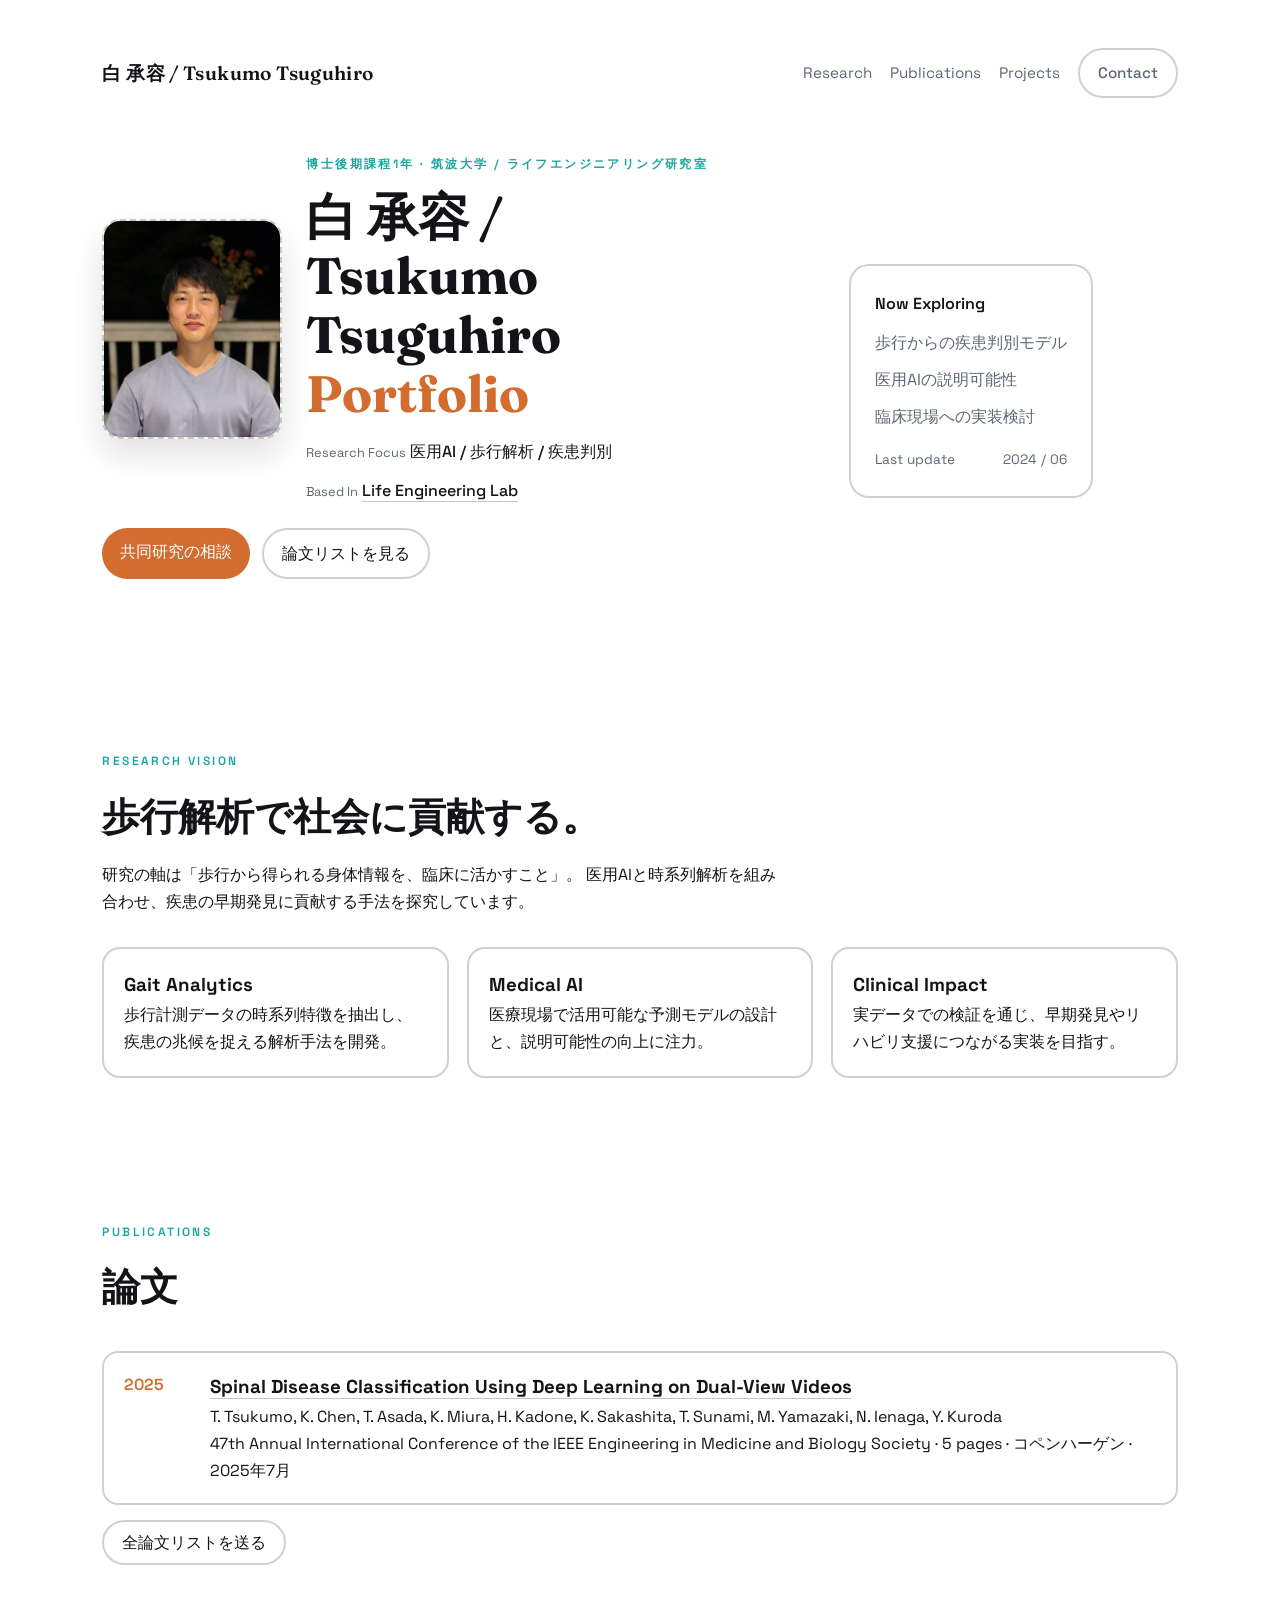
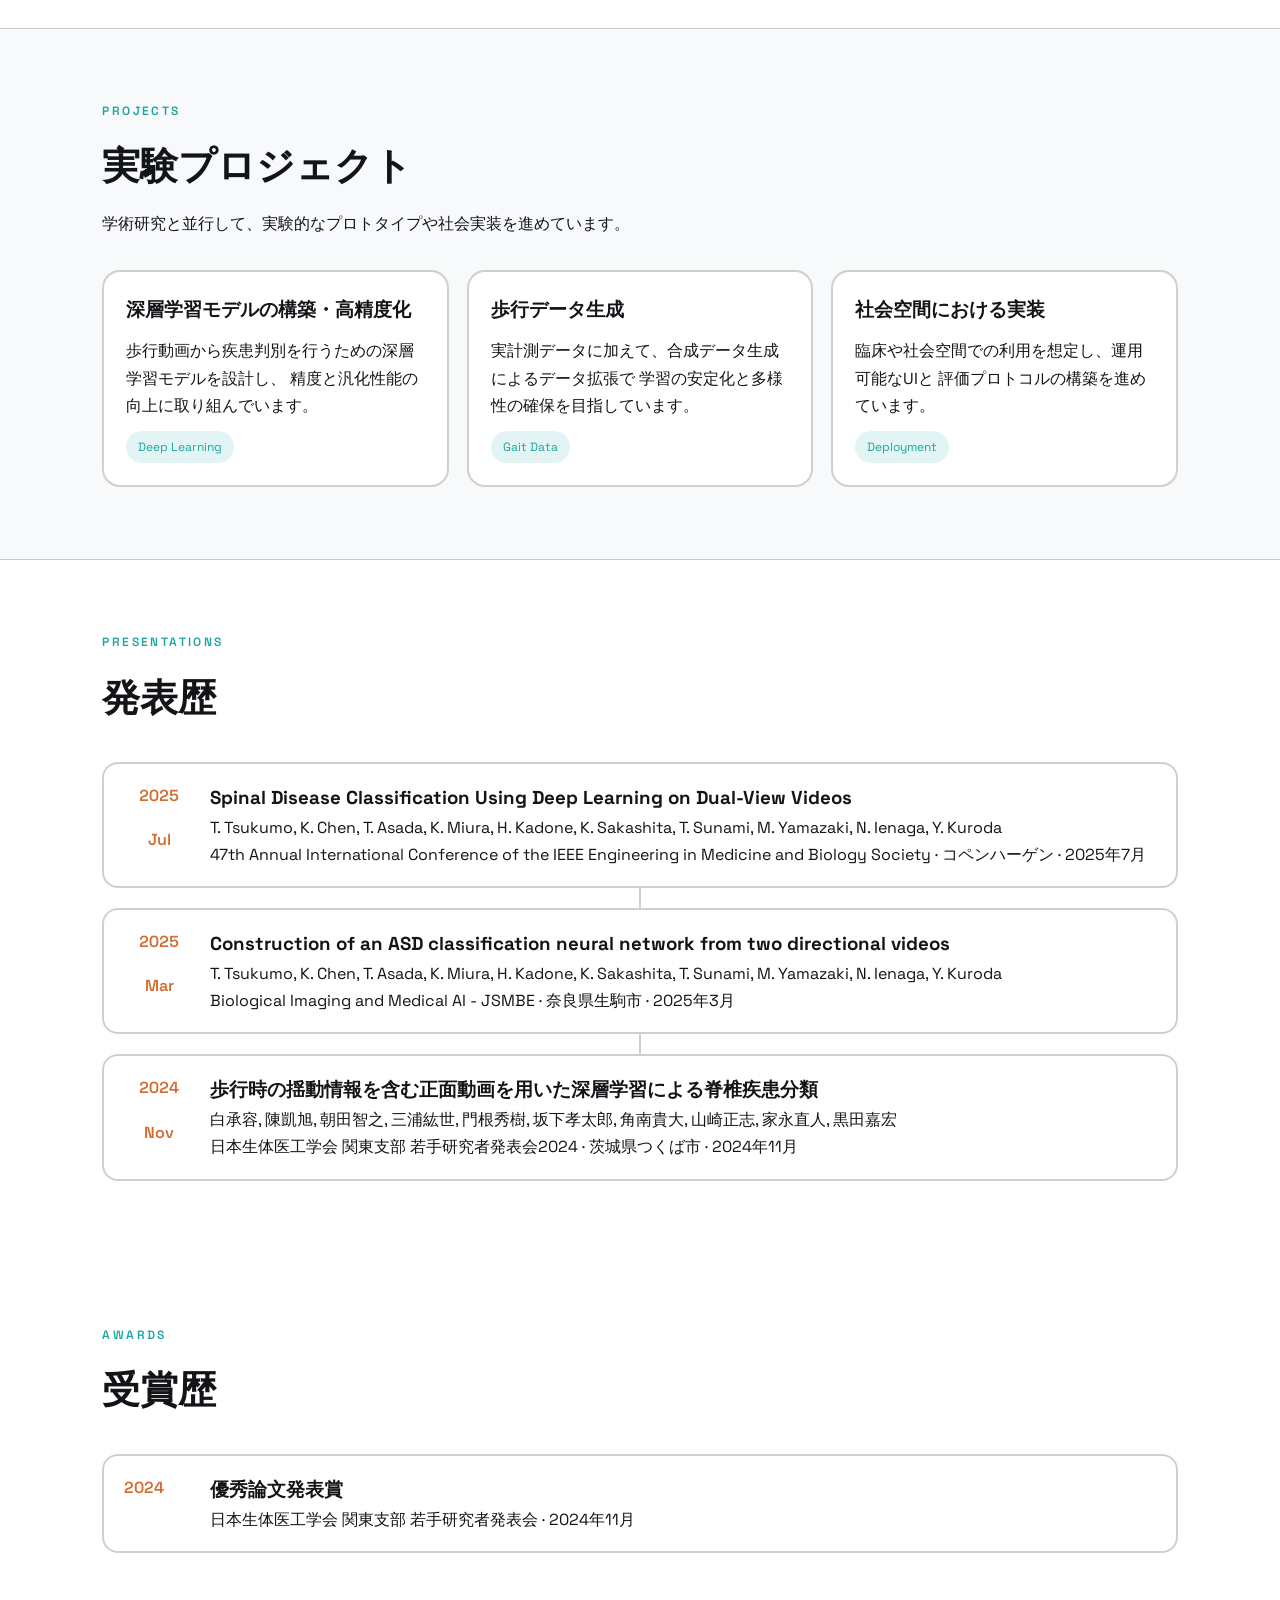
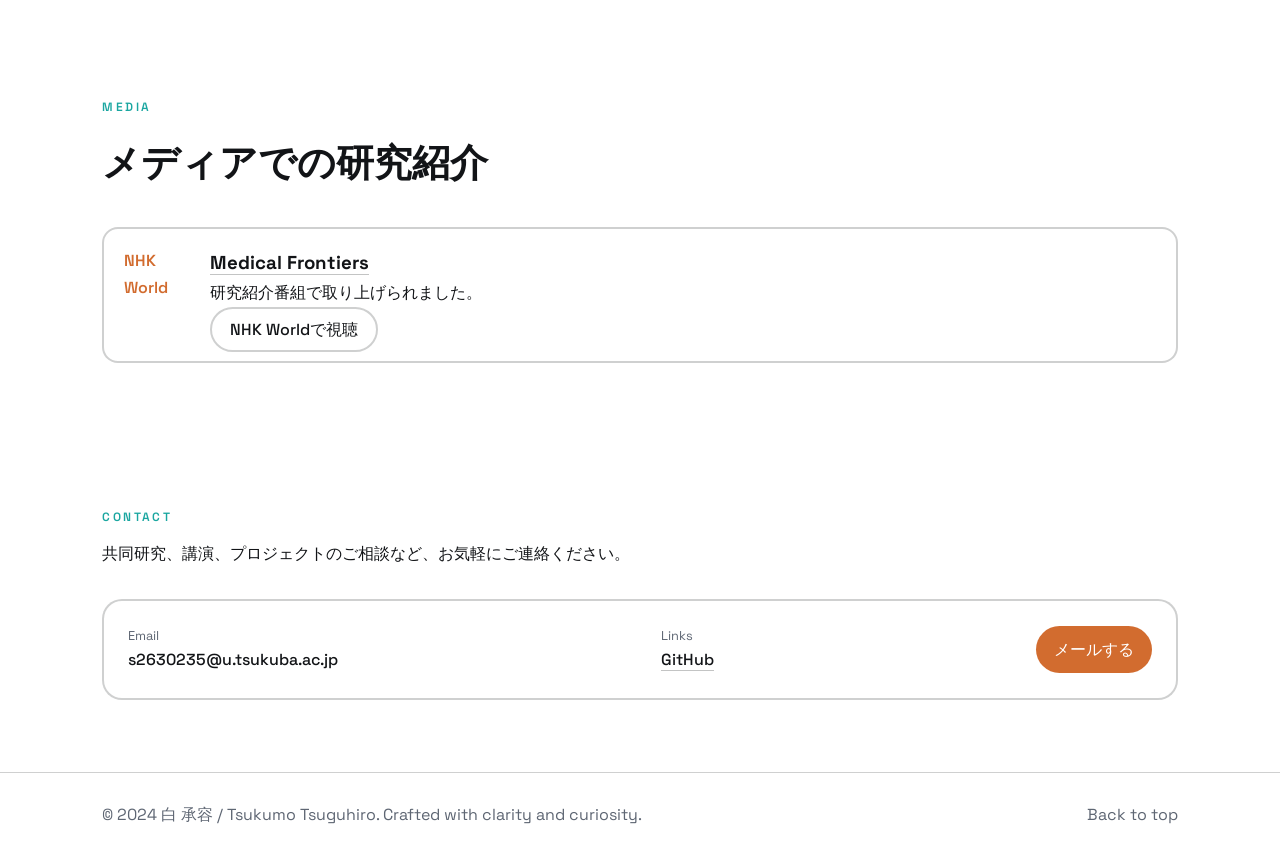
==== commit d7c8e1eb: "Move hero meta under heading" ====
--- a/index.html
+++ b/index.html
@@ -41,25 +41,21 @@
                 白 承容 / Tsukumo Tsuguhiro
                 <span class="accent">Portfolio</span>
               </h1>
-              <p class="lead">
-                医用AIを軸に、歩行計測データから疾患判別を行う研究に取り組んでいます。
-                実社会で役立つ診断支援を目指して、説明可能性と臨床実装性を重視しています。
-              </p>
+              <div class="hero-meta">
+                <div>
+                  <span class="meta-label">Research Focus</span>
+                  <span class="meta-value">医用AI / 歩行解析 / 疾患判別</span>
+                </div>
+                <div>
+                  <span class="meta-label">Based In</span>
+                  <span class="meta-value"><a class="title-link" href="https://www.lelab.jp/" target="_blank" rel="noreferrer">Life Engineering Lab</a></span>
+                </div>
+              </div>
             </div>
           </div>
           <div class="cta-row">
             <a class="btn primary" href="#contact">共同研究の相談</a>
             <a class="btn ghost" href="#publications">論文リストを見る</a>
-          </div>
-          <div class="hero-meta">
-            <div>
-              <span class="meta-label">Research Focus</span>
-              <span class="meta-value">医用AI / 歩行解析 / 疾患判別</span>
-            </div>
-            <div>
-              <span class="meta-label">Based In</span>
-              <span class="meta-value"><a class="title-link" href="https://www.lelab.jp/" target="_blank" rel="noreferrer">Life Engineering Lab</a></span>
-            </div>
           </div>
         </div>
 
--- a/styles.css
+++ b/styles.css
@@ -124,7 +124,7 @@
 .hero-meta {
   display: grid;
   gap: 12px;
-  margin-top: 18px;
+  margin-top: 0;
 }
 
 .photo-placeholder {
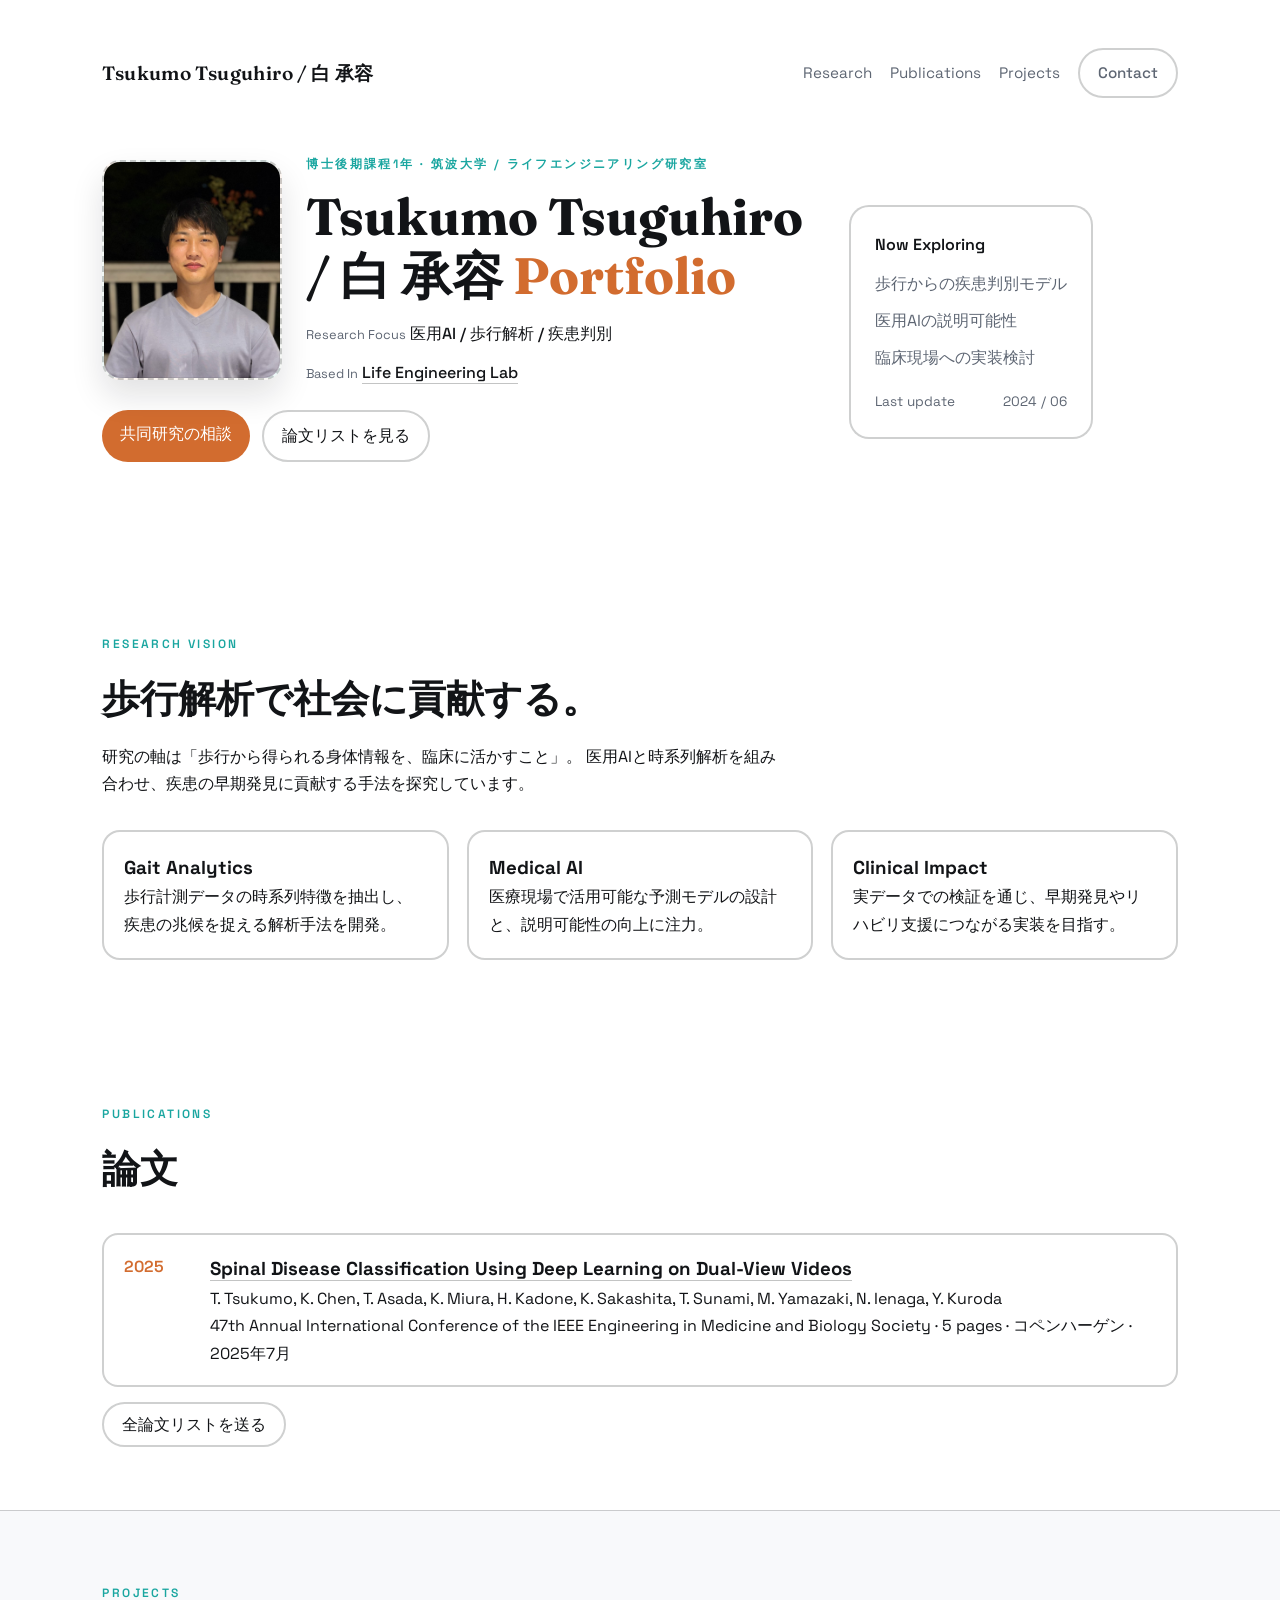
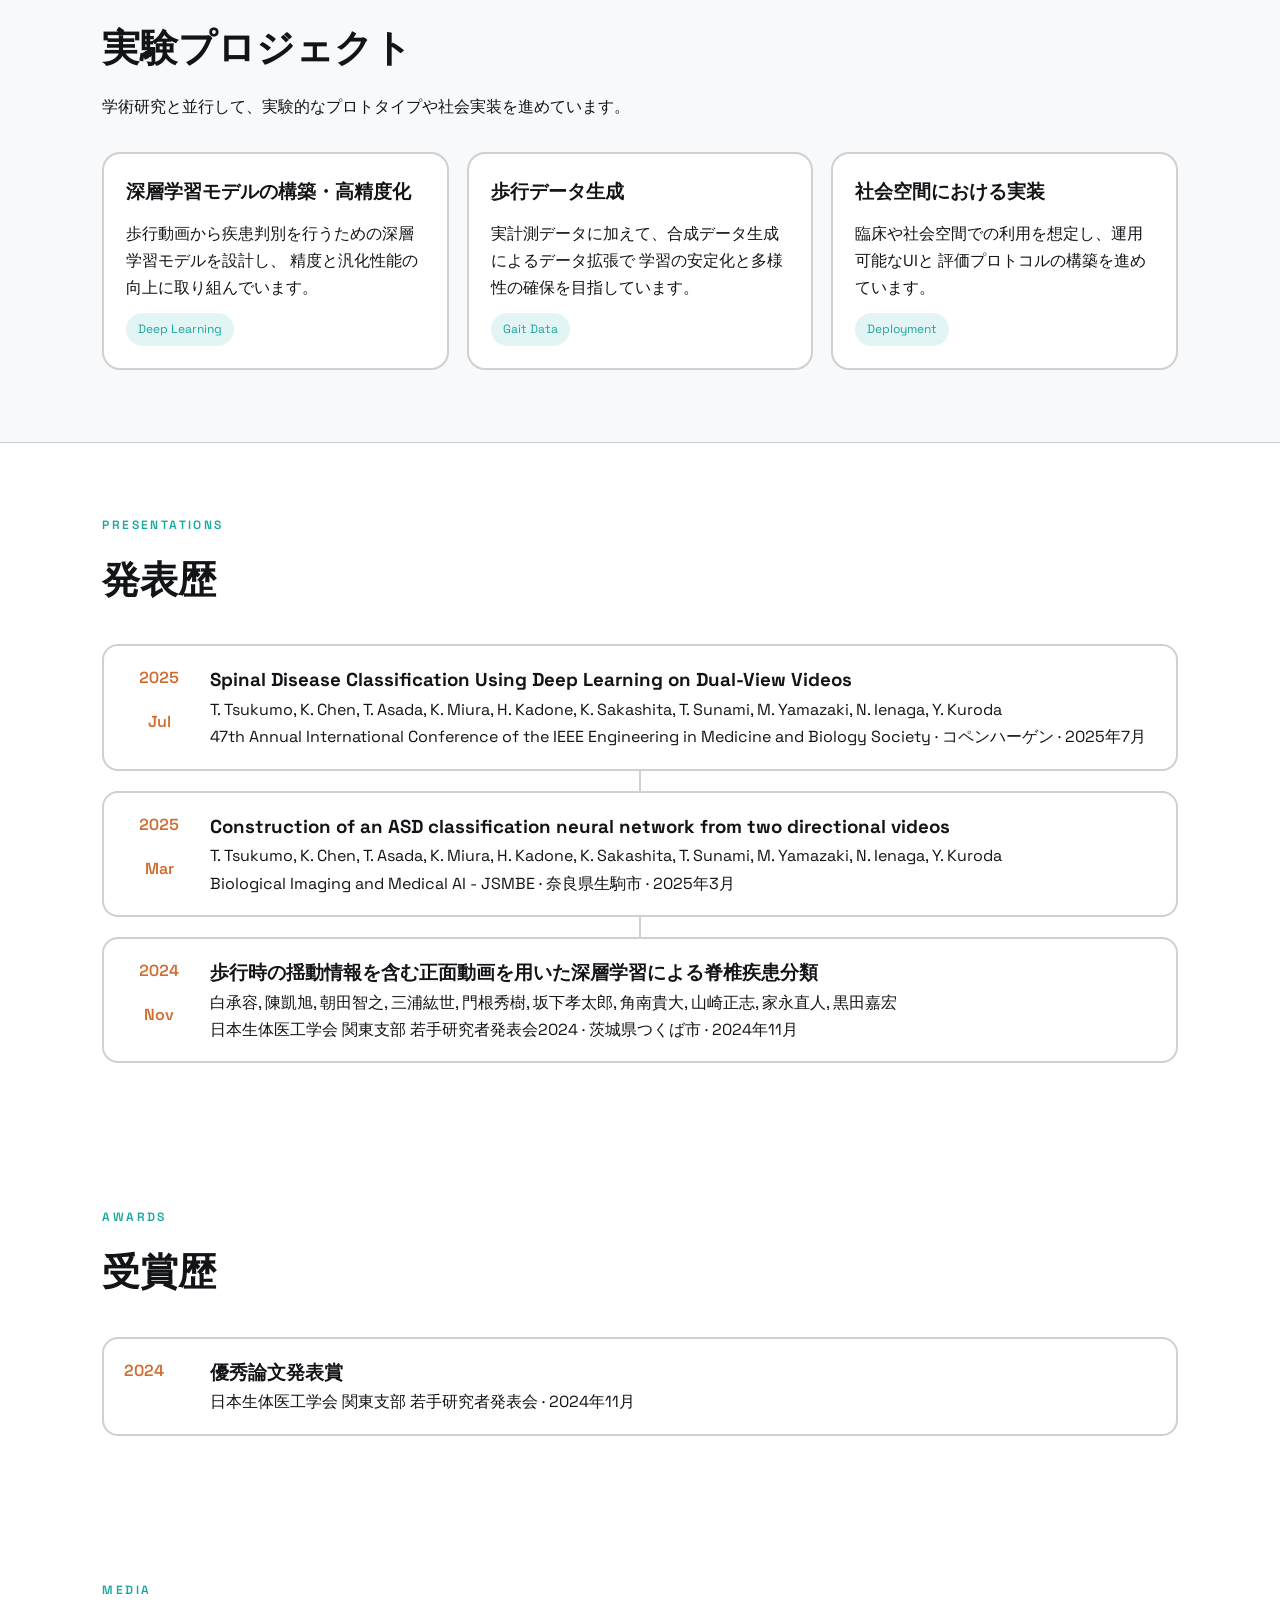
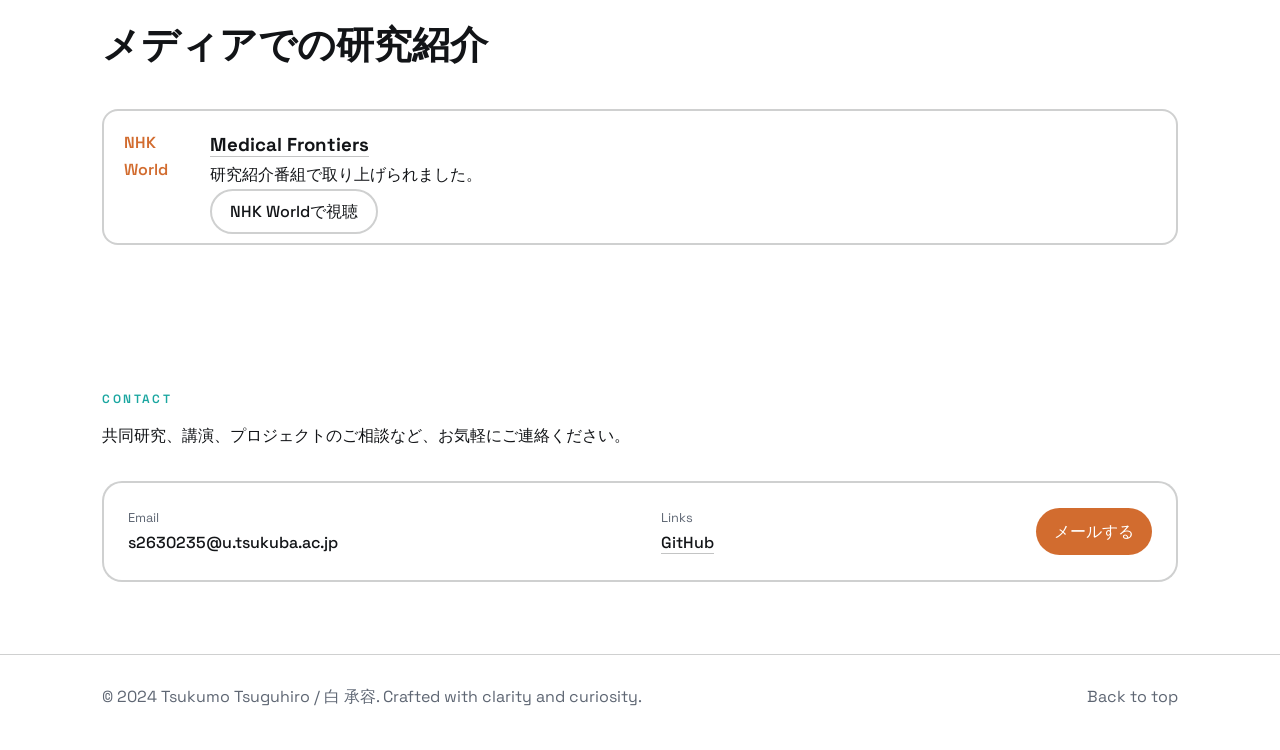
==== commit cd7e1c6e: "Update hero name ordering" ====
--- a/index.html
+++ b/index.html
@@ -20,7 +20,7 @@
     <div class="noise"></div>
     <header class="hero" id="top">
       <nav class="nav">
-        <div class="brand">白 承容 / Tsukumo Tsuguhiro</div>
+        <div class="brand"><span class="name-en">Tsukumo Tsuguhiro</span> / 白 承容</div>
         <div class="nav-links">
           <a href="#research">Research</a>
           <a href="#publications">Publications</a>
@@ -33,12 +33,12 @@
         <div class="hero-copy">
           <div class="hero-intro">
             <div class="photo-placeholder hero-photo" aria-label="Portrait">
-              <img src="IMG_1524.jpeg" alt="白 承容 / Tsukumo Tsuguhiro" />
+              <img src="IMG_1524.jpeg" alt="Tsukumo Tsuguhiro / 白 承容" />
             </div>
             <div class="hero-heading">
               <p class="eyebrow">博士後期課程1年 · 筑波大学 / ライフエンジニアリング研究室</p>
               <h1>
-                白 承容 / Tsukumo Tsuguhiro
+                <span class="name-en">Tsukumo Tsuguhiro</span> / 白 承容
                 <span class="accent">Portfolio</span>
               </h1>
               <div class="hero-meta">
@@ -264,7 +264,7 @@
     </main>
 
     <footer class="footer">
-      <p>© 2024 白 承容 / Tsukumo Tsuguhiro. Crafted with clarity and curiosity.</p>
+      <p>© 2024 <span class="name-en">Tsukumo Tsuguhiro</span> / 白 承容. Crafted with clarity and curiosity.</p>
       <a href="#top">Back to top</a>
     </footer>
 
--- a/styles.css
+++ b/styles.css
@@ -96,6 +96,10 @@
   overflow-wrap: normal;
 }
 
+.name-en {
+  white-space: nowrap;
+}
+
 .hero-copy .accent {
   color: var(--accent);
 }
@@ -447,6 +451,10 @@
     padding: 36px 6vw 64px;
   }
 
+  .hero-copy h1 {
+    font-size: clamp(1.95rem, 9vw, 2.6rem);
+  }
+
   .section {
     padding: 64px 6vw;
   }
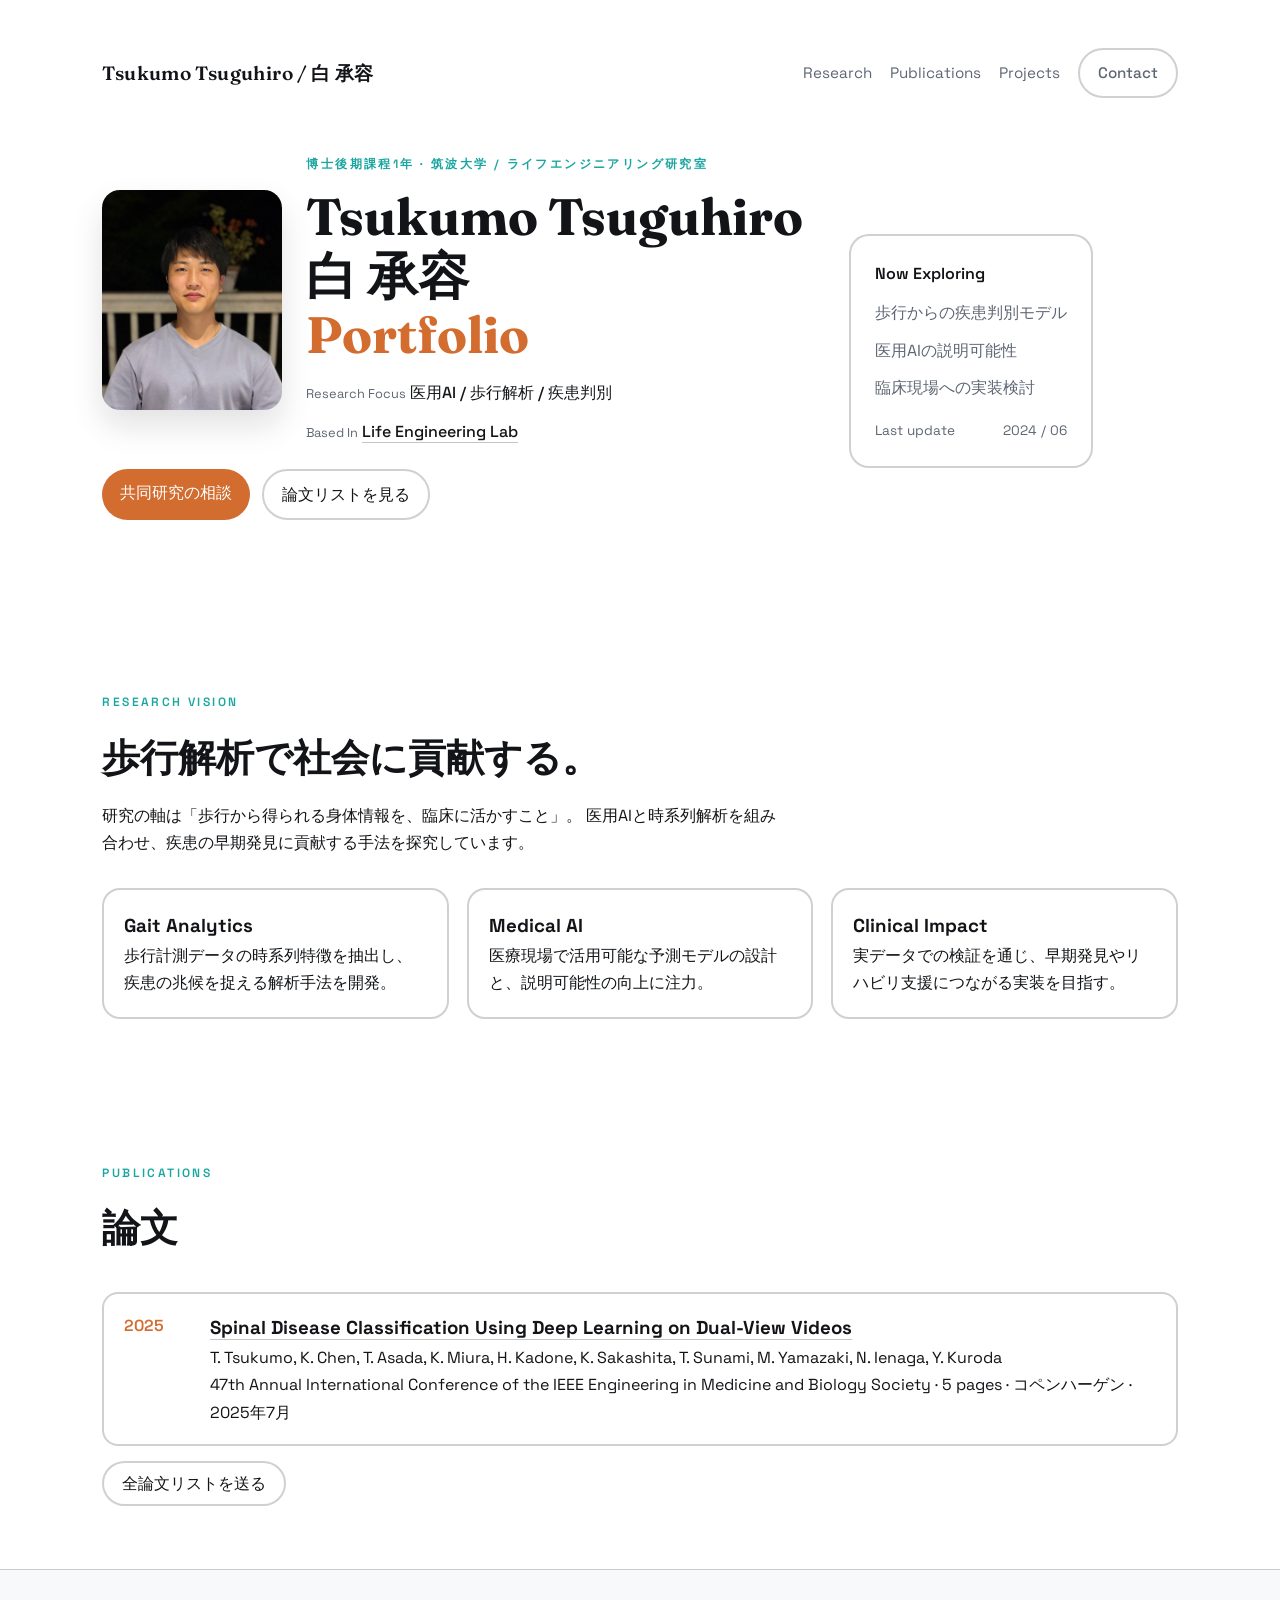
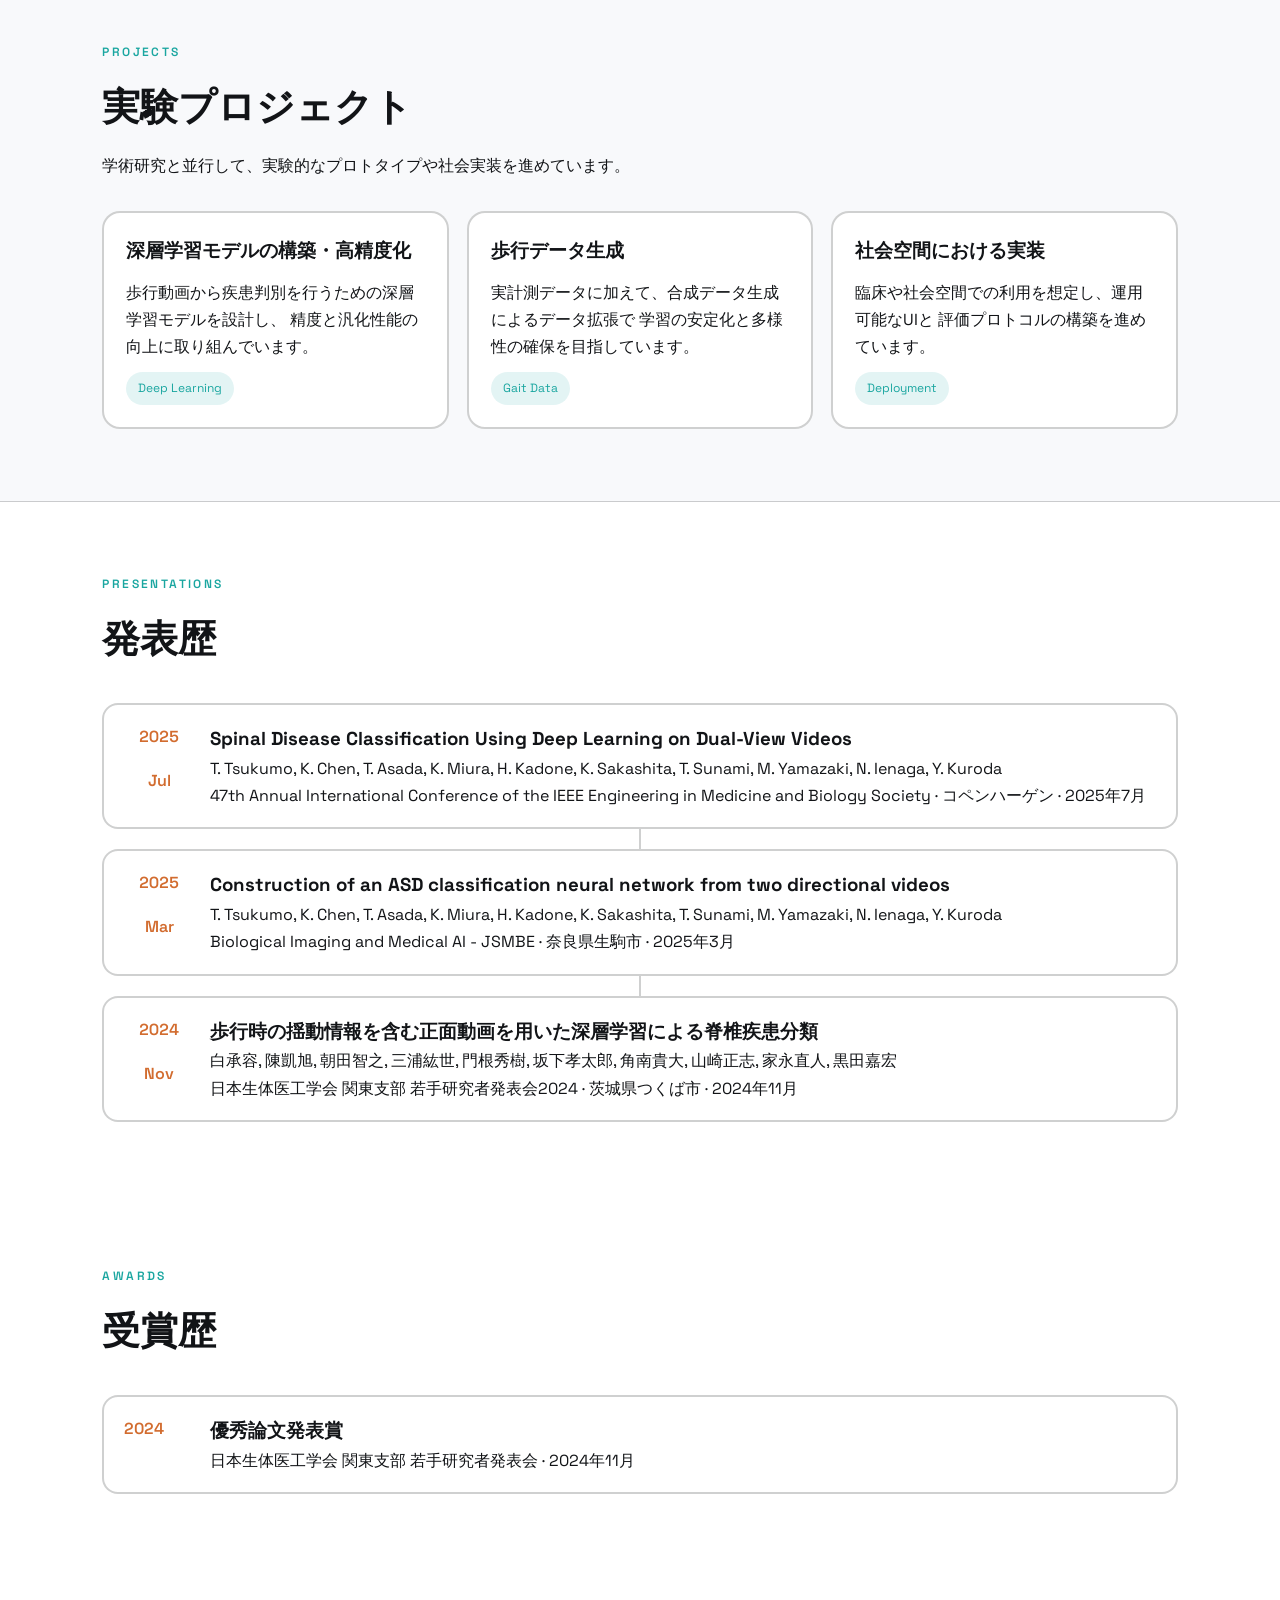
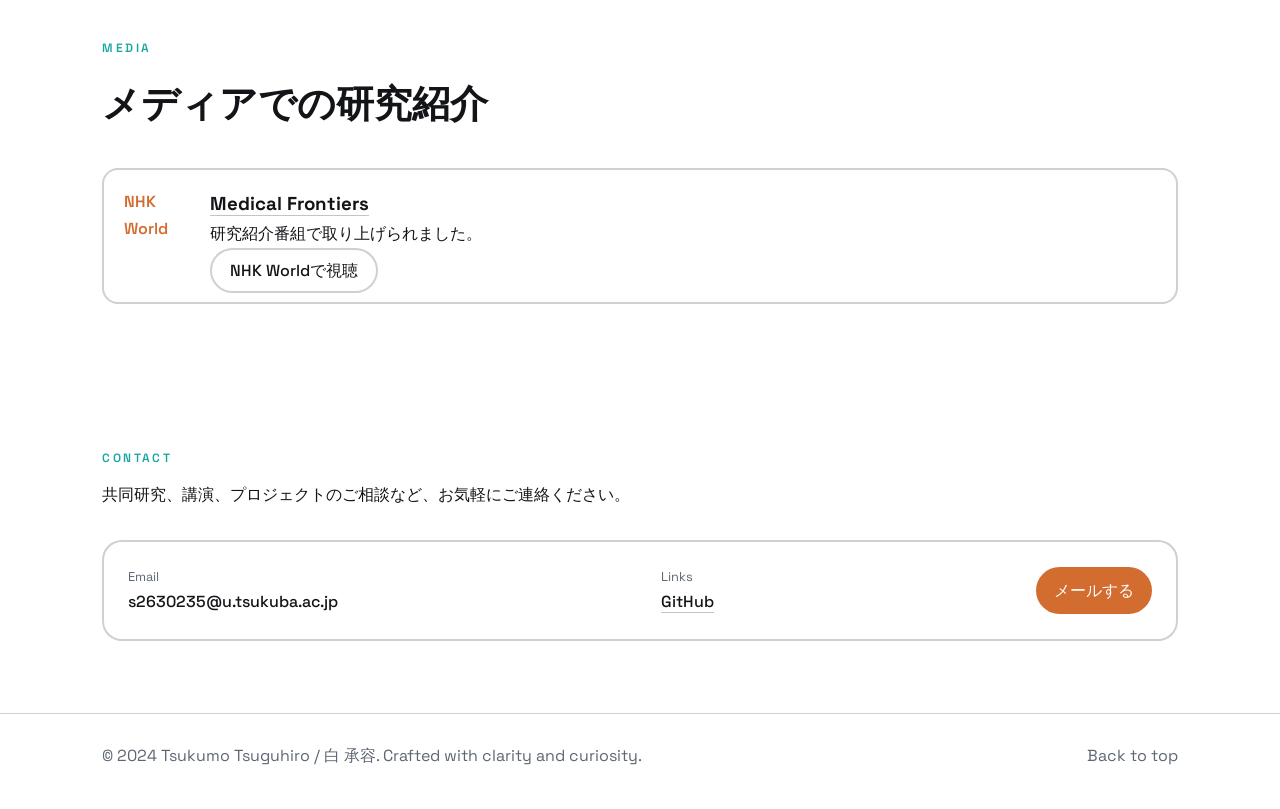
==== commit ac5d1b7f: "Refine hero heading and card interactions" ====
--- a/index.html
+++ b/index.html
@@ -38,8 +38,9 @@
             <div class="hero-heading">
               <p class="eyebrow">博士後期課程1年 · 筑波大学 / ライフエンジニアリング研究室</p>
               <h1>
-                <span class="name-en">Tsukumo Tsuguhiro</span> / 白 承容
-                <span class="accent">Portfolio</span>
+                <span class="hero-name-line name-en">Tsukumo Tsuguhiro</span>
+                <span class="hero-name-line">白 承容</span>
+                <span class="hero-name-line accent">Portfolio</span>
               </h1>
               <div class="hero-meta">
                 <div>
--- a/styles.css
+++ b/styles.css
@@ -100,6 +100,10 @@
   white-space: nowrap;
 }
 
+.hero-name-line {
+  display: block;
+}
+
 .hero-copy .accent {
   color: var(--accent);
 }
@@ -134,7 +138,7 @@
 .photo-placeholder {
   width: 180px;
   height: 220px;
-  border: 2px dashed var(--border);
+  border: none;
   border-radius: 18px;
   display: grid;
   place-items: center;
@@ -151,11 +155,7 @@
 }
 
 .hero-photo::after {
-  content: "";
-  position: absolute;
-  inset: 0;
-  border: 1px solid rgba(18, 20, 23, 0.08);
-  border-radius: 18px;
+  content: none;
 }
 
 .hero-photo img {
@@ -233,6 +233,36 @@
   border-radius: var(--radius);
   padding: 24px;
   border: 2px solid var(--border);
+}
+
+.card,
+.pill,
+.timeline-item,
+.project,
+.contact-card {
+  transition:
+    transform 180ms ease,
+    border-color 180ms ease,
+    box-shadow 180ms ease,
+    background-color 180ms ease;
+}
+
+@media (hover: hover) {
+  .card:hover,
+  .pill:hover,
+  .timeline-item:hover,
+  .project:hover,
+  .contact-card:hover,
+  .card:focus-within,
+  .pill:focus-within,
+  .timeline-item:focus-within,
+  .project:focus-within,
+  .contact-card:focus-within {
+    transform: translateY(-4px);
+    border-color: rgba(210, 108, 47, 0.45);
+    box-shadow: 0 18px 40px rgba(18, 20, 23, 0.08);
+    background: #fffdf9;
+  }
 }
 
 .card-title {
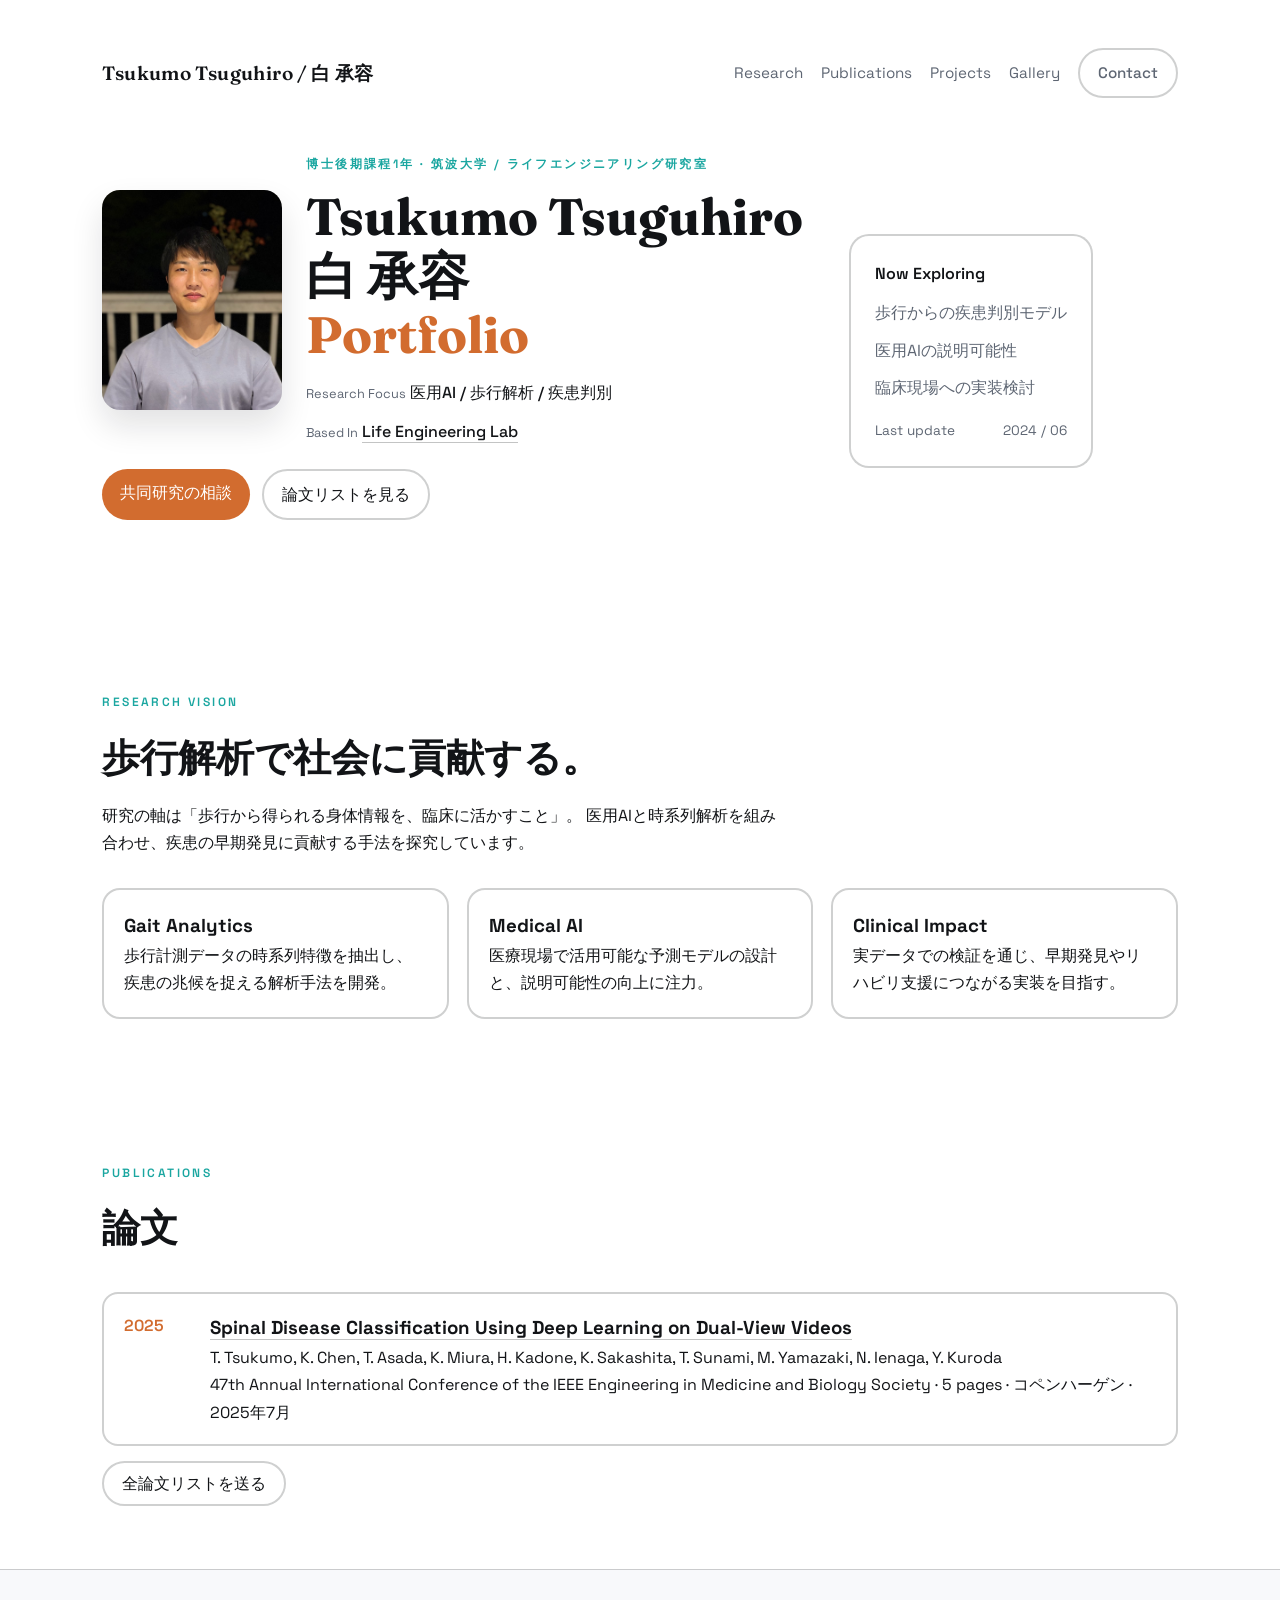
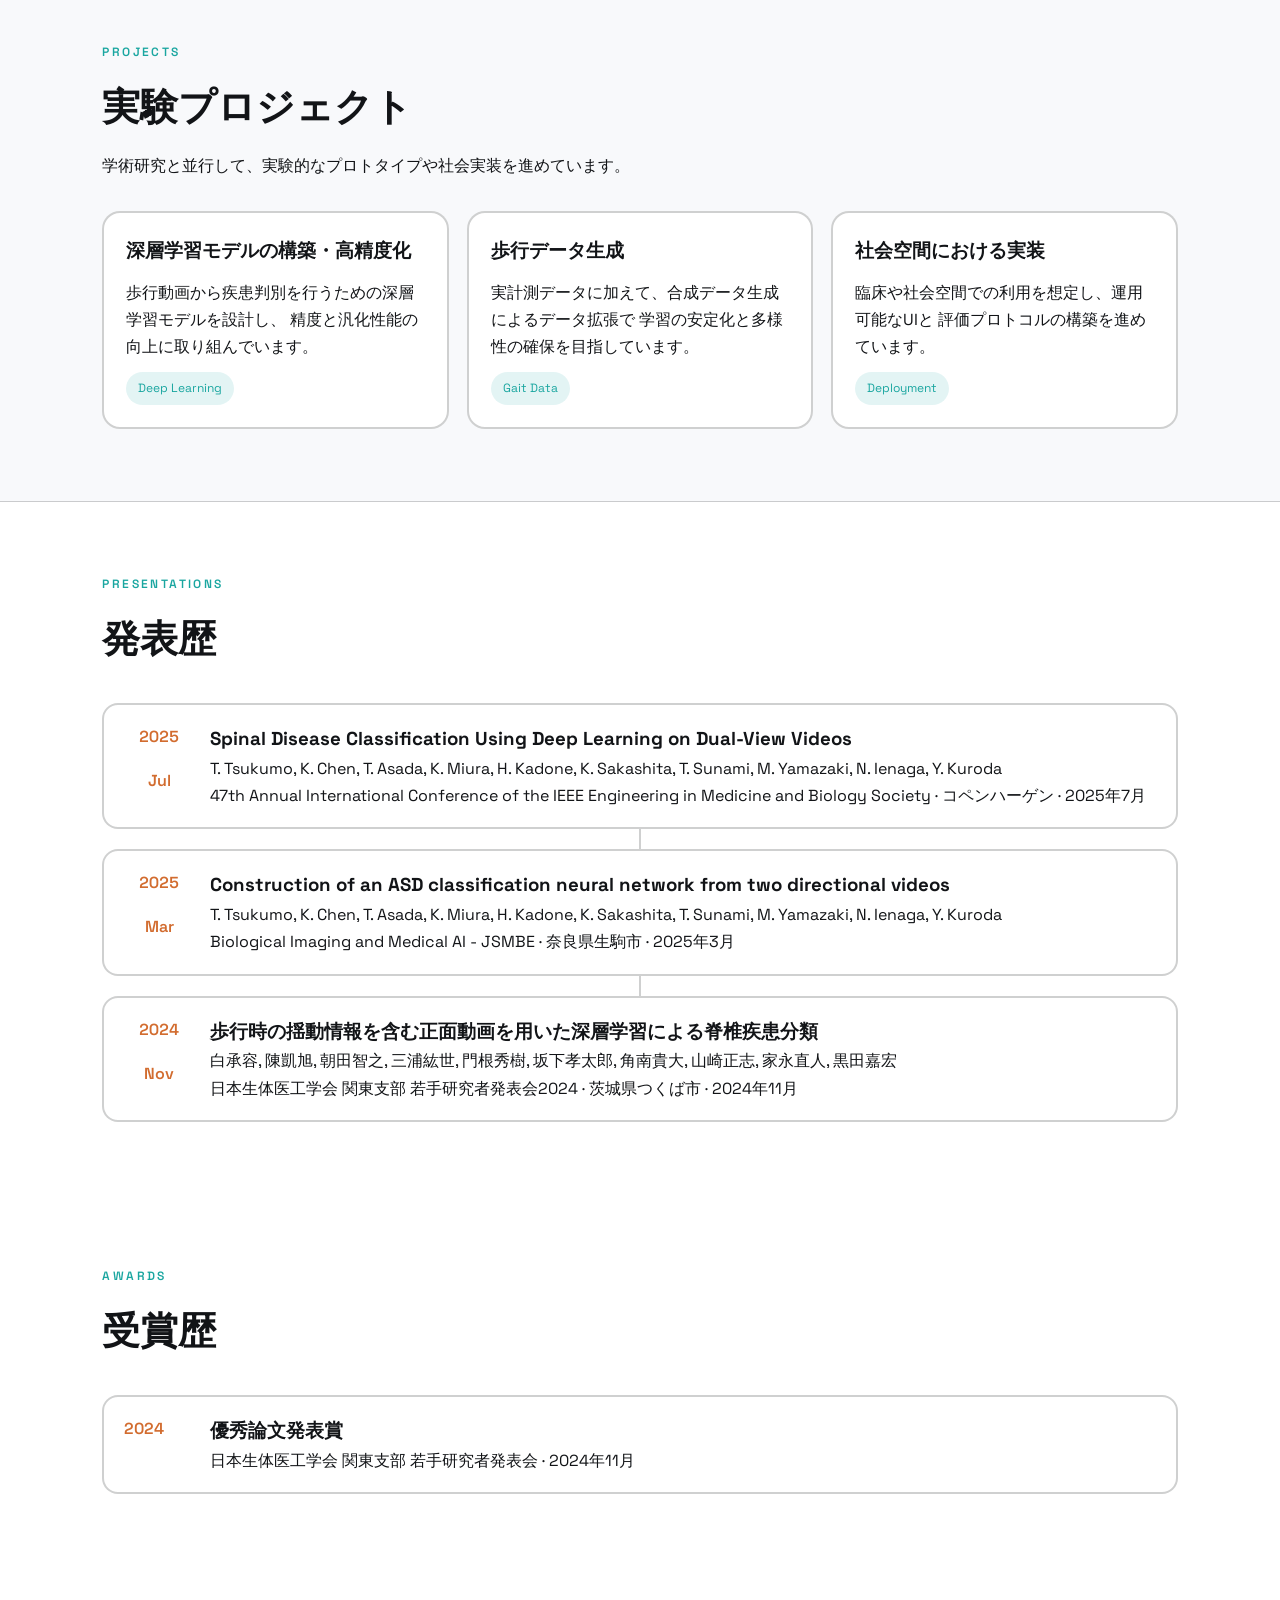
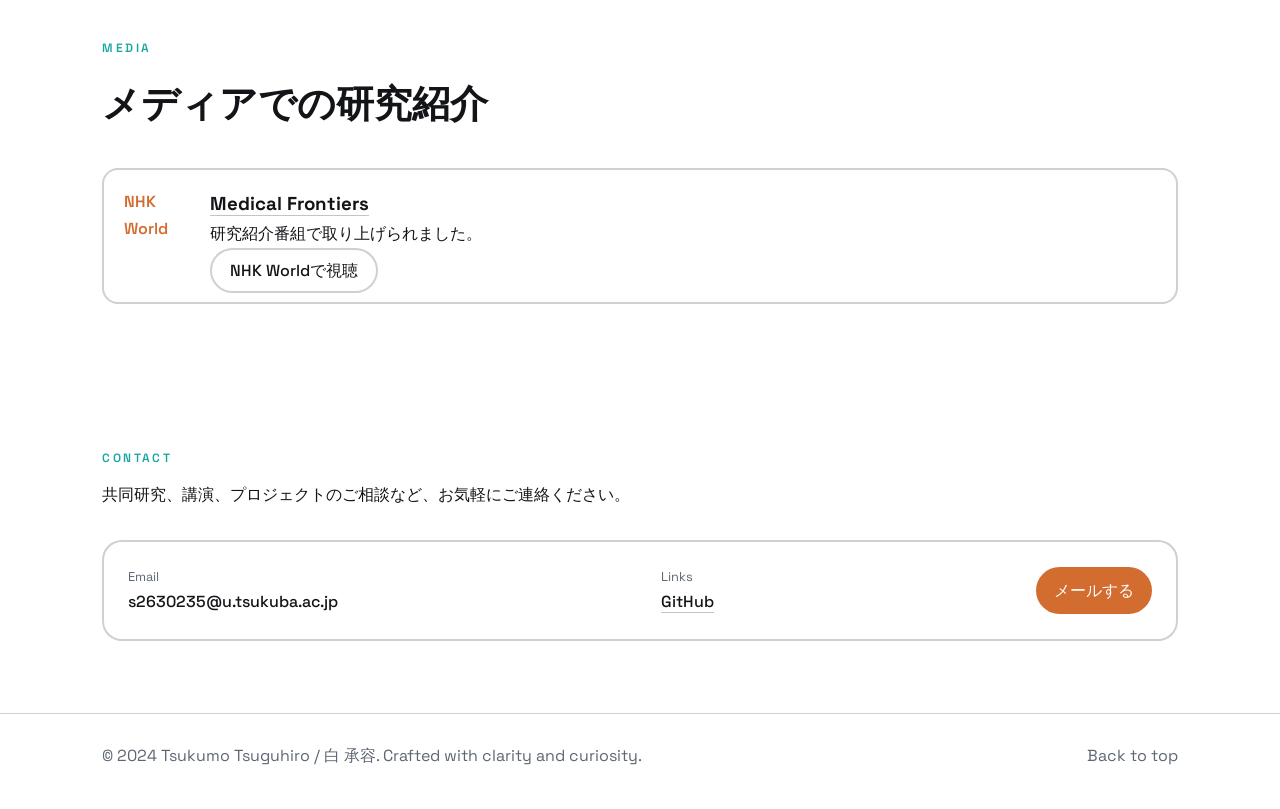
==== commit d096f432: "Add separate photo gallery page" ====
--- a/index.html
+++ b/index.html
@@ -25,6 +25,7 @@
           <a href="#research">Research</a>
           <a href="#publications">Publications</a>
           <a href="#projects">Projects</a>
+          <a href="gallery.html">Gallery</a>
           <a href="#contact" class="btn">Contact</a>
         </div>
       </nav>
--- a/styles.css
+++ b/styles.css
@@ -61,6 +61,15 @@
   font-size: 0.95rem;
 }
 
+.nav a.is-current {
+  color: var(--text);
+}
+
+.brand-link {
+  color: var(--text);
+  text-decoration: none;
+}
+
 .btn {
   border: 2px solid var(--border);
   padding: 10px 18px;
@@ -202,6 +211,39 @@
 .hero-photo {
   align-self: center;
   width: 180px;
+}
+
+.page-hero {
+  padding-bottom: 56px;
+}
+
+.page-hero-grid {
+  display: grid;
+  grid-template-columns: minmax(0, 1.15fr) minmax(280px, 0.85fr);
+  gap: 40px;
+  align-items: start;
+}
+
+.page-copy {
+  display: grid;
+  gap: 18px;
+}
+
+.page-copy h1 {
+  font-family: var(--font-head);
+  font-size: clamp(2.8rem, 5vw, 4.4rem);
+  line-height: 1.02;
+}
+
+.page-lead {
+  max-width: 620px;
+  color: var(--muted);
+  font-size: 1.05rem;
+}
+
+.page-side {
+  display: flex;
+  justify-content: center;
 }
 
 @media (max-width: 900px) {
@@ -440,6 +482,134 @@
   justify-content: space-between;
 }
 
+.gallery-shell {
+  display: grid;
+  grid-template-columns: minmax(0, 1.2fr) minmax(280px, 0.8fr);
+  gap: 24px;
+  align-items: start;
+}
+
+.gallery-feature {
+  padding: 0;
+  overflow: hidden;
+}
+
+.gallery-media-button {
+  display: block;
+  width: 100%;
+  padding: 0;
+  border: none;
+  background: transparent;
+  text-align: left;
+  cursor: zoom-in;
+}
+
+.gallery-image {
+  display: block;
+  width: 100%;
+  aspect-ratio: 4 / 5;
+  object-fit: cover;
+}
+
+.gallery-caption {
+  padding: 20px 24px 24px;
+  display: flex;
+  justify-content: space-between;
+  align-items: flex-start;
+  gap: 16px;
+}
+
+.gallery-caption-title {
+  font-size: 1.05rem;
+  font-weight: 600;
+  margin-bottom: 6px;
+}
+
+.gallery-side-stack {
+  display: grid;
+  gap: 18px;
+}
+
+.gallery-panel {
+  display: grid;
+  gap: 12px;
+}
+
+.gallery-list {
+  list-style: none;
+  display: grid;
+  gap: 10px;
+  color: var(--muted);
+}
+
+.gallery-info-grid {
+  display: grid;
+  gap: 18px;
+  grid-template-columns: repeat(3, minmax(0, 1fr));
+}
+
+.gallery-modal {
+  position: fixed;
+  inset: 0;
+  z-index: 30;
+  display: flex;
+  align-items: center;
+  justify-content: center;
+  padding: 24px;
+  background: rgba(18, 20, 23, 0.82);
+  backdrop-filter: blur(6px);
+  opacity: 0;
+  pointer-events: none;
+  transition: opacity 180ms ease;
+}
+
+.gallery-modal[hidden] {
+  display: none;
+}
+
+.gallery-modal.is-open {
+  opacity: 1;
+  pointer-events: auto;
+}
+
+.gallery-modal-dialog {
+  display: grid;
+  gap: 14px;
+  justify-items: center;
+  max-width: min(92vw, 1080px);
+}
+
+.gallery-modal-image {
+  display: block;
+  max-width: 100%;
+  max-height: 80vh;
+  border-radius: 22px;
+  box-shadow: 0 30px 60px rgba(0, 0, 0, 0.28);
+}
+
+.gallery-modal-caption {
+  color: #ffffff;
+  font-size: 0.95rem;
+  text-align: center;
+}
+
+.gallery-modal-close {
+  position: absolute;
+  top: 24px;
+  right: 24px;
+  border: 1px solid rgba(255, 255, 255, 0.28);
+  border-radius: 999px;
+  padding: 10px 16px;
+  background: rgba(255, 255, 255, 0.08);
+  color: #ffffff;
+  font: inherit;
+  cursor: pointer;
+}
+
+body.modal-open {
+  overflow: hidden;
+}
+
 .footer {
   padding: 28px 8vw 40px;
   display: flex;
@@ -474,6 +644,22 @@
     flex-direction: column;
     gap: 12px;
   }
+
+  .page-hero-grid,
+  .gallery-shell,
+  .gallery-info-grid {
+    grid-template-columns: 1fr;
+  }
+
+  .page-copy,
+  .page-side {
+    justify-items: center;
+    text-align: center;
+  }
+
+  .gallery-caption {
+    flex-direction: column;
+  }
 }
 
 @media (max-width: 600px) {
@@ -492,4 +678,17 @@
   .timeline-item {
     grid-template-columns: 1fr;
   }
-}
+
+  .page-copy h1 {
+    font-size: clamp(2.2rem, 12vw, 3.4rem);
+  }
+
+  .gallery-modal {
+    padding: 16px;
+  }
+
+  .gallery-modal-close {
+    top: 16px;
+    right: 16px;
+  }
+}
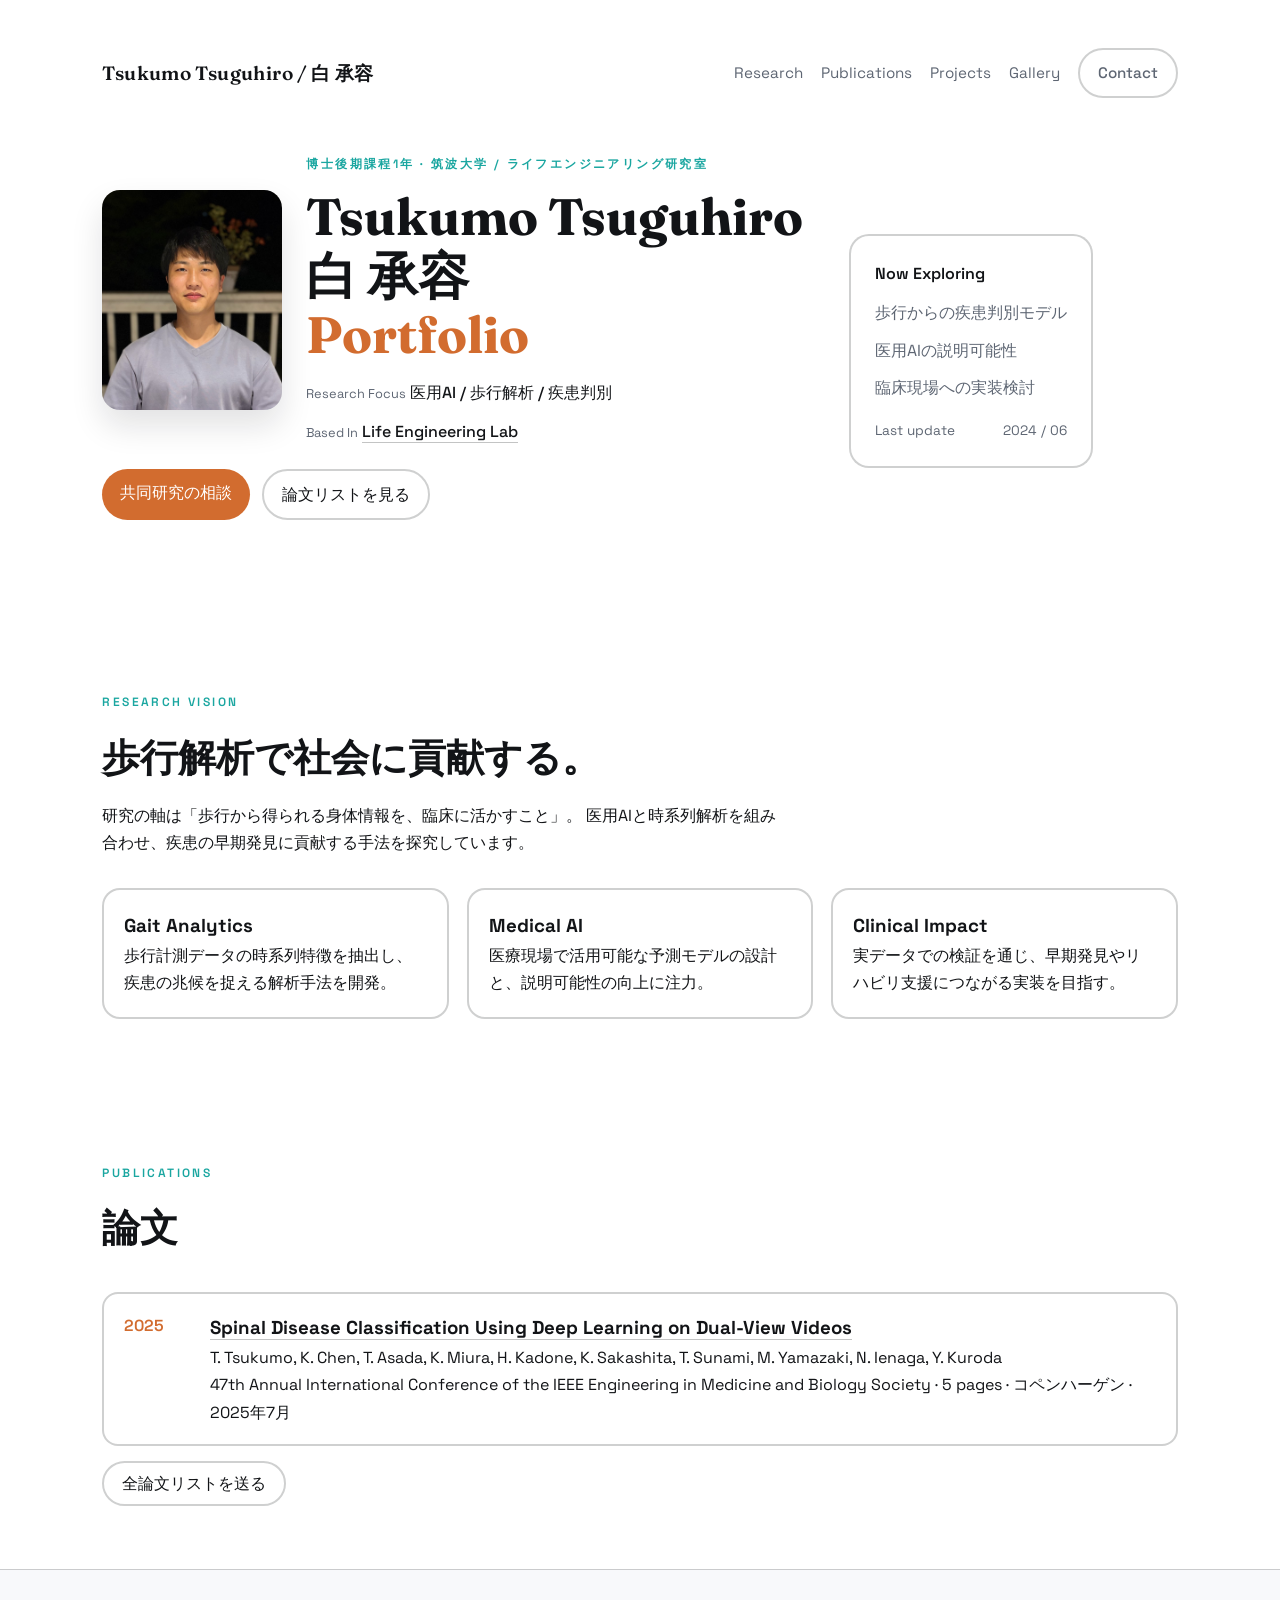
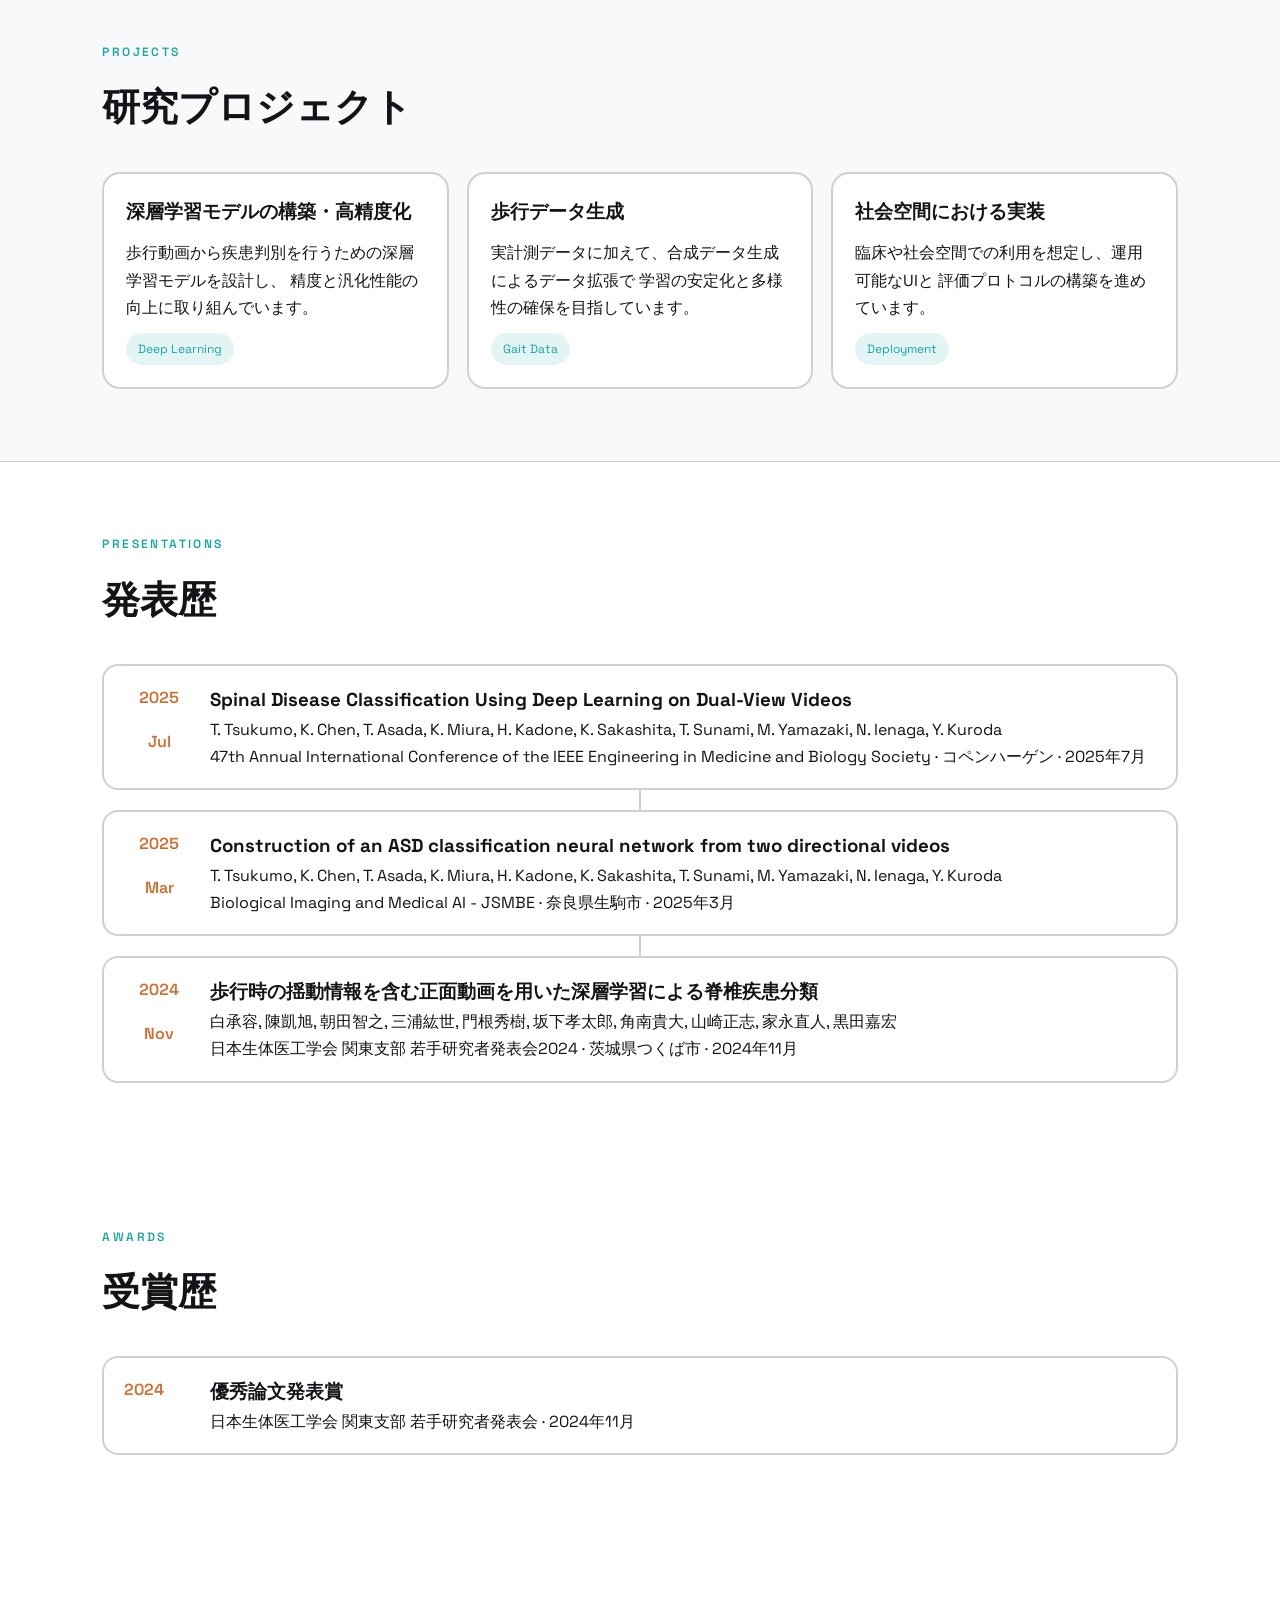
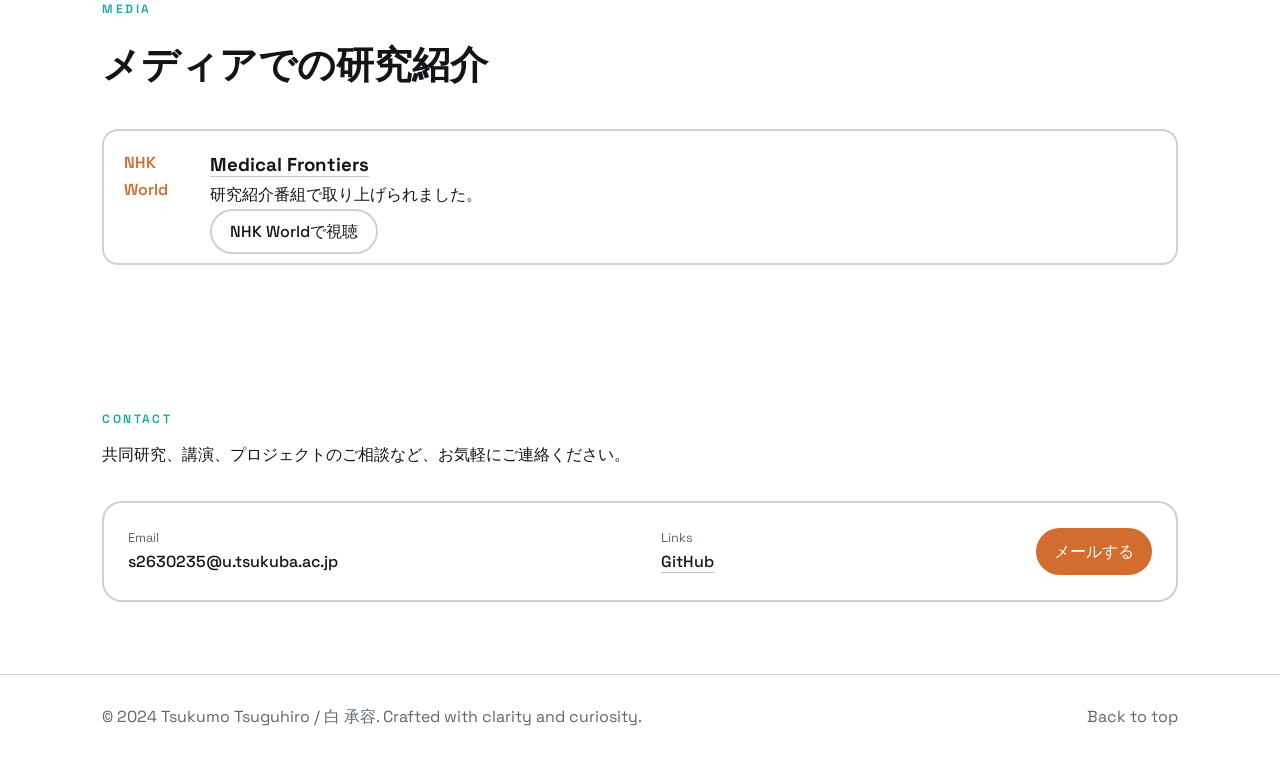
==== commit 9a34f200: "Rename projects section heading" ====
--- a/index.html
+++ b/index.html
@@ -34,7 +34,7 @@
         <div class="hero-copy">
           <div class="hero-intro">
             <div class="photo-placeholder hero-photo" aria-label="Portrait">
-              <img src="IMG_1524.jpeg" alt="Tsukumo Tsuguhiro / 白 承容" />
+              <img src="gallery-photos/IMG_1524.jpeg" alt="Tsukumo Tsuguhiro / 白 承容" />
             </div>
             <div class="hero-heading">
               <p class="eyebrow">博士後期課程1年 · 筑波大学 / ライフエンジニアリング研究室</p>
@@ -134,10 +134,7 @@
       <section class="section alt" id="projects">
         <div class="section-head" data-animate>
           <p class="eyebrow">Projects</p>
-          <h2>実験プロジェクト</h2>
-          <p>
-            学術研究と並行して、実験的なプロトタイプや社会実装を進めています。
-          </p>
+          <h2>研究プロジェクト</h2>
         </div>
         <div class="project-grid" data-animate>
           <article class="project">
--- a/styles.css
+++ b/styles.css
@@ -217,33 +217,37 @@
   padding-bottom: 56px;
 }
 
-.page-hero-grid {
-  display: grid;
-  grid-template-columns: minmax(0, 1.15fr) minmax(280px, 0.85fr);
-  gap: 40px;
-  align-items: start;
-}
-
-.page-copy {
+.page-hero-copy {
   display: grid;
   gap: 18px;
-}
-
-.page-copy h1 {
+  max-width: 760px;
+}
+
+.page-hero-copy h1 {
   font-family: var(--font-head);
   font-size: clamp(2.8rem, 5vw, 4.4rem);
   line-height: 1.02;
 }
 
 .page-lead {
-  max-width: 620px;
   color: var(--muted);
   font-size: 1.05rem;
 }
 
-.page-side {
-  display: flex;
-  justify-content: center;
+.page-note {
+  color: var(--muted);
+  font-size: 0.9rem;
+}
+
+.page-lead code,
+.page-note code,
+.gallery-empty code {
+  font-family: var(--font-body);
+  font-size: 0.92em;
+  padding: 0.1em 0.4em;
+  border-radius: 999px;
+  background: rgba(26, 166, 160, 0.12);
+  color: var(--text);
 }
 
 @media (max-width: 900px) {
@@ -482,132 +486,66 @@
   justify-content: space-between;
 }
 
-.gallery-shell {
-  display: grid;
-  grid-template-columns: minmax(0, 1.2fr) minmax(280px, 0.8fr);
-  gap: 24px;
-  align-items: start;
-}
-
-.gallery-feature {
+.gallery-slider {
+  display: grid;
+  gap: 22px;
+  max-width: 980px;
+}
+
+.gallery-frame {
   padding: 0;
   overflow: hidden;
 }
 
-.gallery-media-button {
-  display: block;
-  width: 100%;
-  padding: 0;
-  border: none;
-  background: transparent;
-  text-align: left;
-  cursor: zoom-in;
-}
-
-.gallery-image {
+.gallery-slide-image {
   display: block;
   width: 100%;
   aspect-ratio: 4 / 5;
   object-fit: cover;
-}
-
-.gallery-caption {
-  padding: 20px 24px 24px;
-  display: flex;
+  background: var(--bg-soft);
+}
+
+.gallery-controls {
+  display: flex;
+  align-items: center;
   justify-content: space-between;
-  align-items: flex-start;
   gap: 16px;
 }
 
-.gallery-caption-title {
-  font-size: 1.05rem;
-  font-weight: 600;
-  margin-bottom: 6px;
-}
-
-.gallery-side-stack {
-  display: grid;
-  gap: 18px;
-}
-
-.gallery-panel {
-  display: grid;
-  gap: 12px;
-}
-
-.gallery-list {
-  list-style: none;
-  display: grid;
-  gap: 10px;
-  color: var(--muted);
-}
-
-.gallery-info-grid {
-  display: grid;
-  gap: 18px;
-  grid-template-columns: repeat(3, minmax(0, 1fr));
-}
-
-.gallery-modal {
-  position: fixed;
-  inset: 0;
-  z-index: 30;
-  display: flex;
-  align-items: center;
-  justify-content: center;
-  padding: 24px;
-  background: rgba(18, 20, 23, 0.82);
-  backdrop-filter: blur(6px);
-  opacity: 0;
-  pointer-events: none;
-  transition: opacity 180ms ease;
-}
-
-.gallery-modal[hidden] {
-  display: none;
-}
-
-.gallery-modal.is-open {
-  opacity: 1;
-  pointer-events: auto;
-}
-
-.gallery-modal-dialog {
-  display: grid;
-  gap: 14px;
-  justify-items: center;
-  max-width: min(92vw, 1080px);
-}
-
-.gallery-modal-image {
-  display: block;
-  max-width: 100%;
-  max-height: 80vh;
-  border-radius: 22px;
-  box-shadow: 0 30px 60px rgba(0, 0, 0, 0.28);
-}
-
-.gallery-modal-caption {
-  color: #ffffff;
-  font-size: 0.95rem;
-  text-align: center;
-}
-
-.gallery-modal-close {
-  position: absolute;
-  top: 24px;
-  right: 24px;
-  border: 1px solid rgba(255, 255, 255, 0.28);
+.gallery-button {
+  border: 2px solid var(--border);
   border-radius: 999px;
-  padding: 10px 16px;
-  background: rgba(255, 255, 255, 0.08);
-  color: #ffffff;
+  padding: 10px 18px;
+  background: transparent;
+  color: var(--text);
   font: inherit;
   cursor: pointer;
 }
 
-body.modal-open {
-  overflow: hidden;
+.gallery-button:disabled {
+  opacity: 0.42;
+  cursor: not-allowed;
+}
+
+.gallery-status {
+  display: grid;
+  gap: 4px;
+  justify-items: center;
+  text-align: center;
+  color: var(--muted);
+  font-size: 0.95rem;
+}
+
+.gallery-empty {
+  padding: 28px;
+  border: 2px dashed var(--border);
+  border-radius: var(--radius);
+  color: var(--muted);
+  text-align: center;
+}
+
+.gallery-empty[hidden] {
+  display: none;
 }
 
 .footer {
@@ -645,20 +583,9 @@
     gap: 12px;
   }
 
-  .page-hero-grid,
-  .gallery-shell,
-  .gallery-info-grid {
-    grid-template-columns: 1fr;
-  }
-
-  .page-copy,
-  .page-side {
+  .page-hero-copy {
     justify-items: center;
     text-align: center;
-  }
-
-  .gallery-caption {
-    flex-direction: column;
   }
 }
 
@@ -679,16 +606,11 @@
     grid-template-columns: 1fr;
   }
 
-  .page-copy h1 {
+  .page-hero-copy h1 {
     font-size: clamp(2.2rem, 12vw, 3.4rem);
   }
 
-  .gallery-modal {
-    padding: 16px;
-  }
-
-  .gallery-modal-close {
-    top: 16px;
-    right: 16px;
-  }
-}
+  .gallery-controls {
+    flex-direction: column;
+  }
+}
